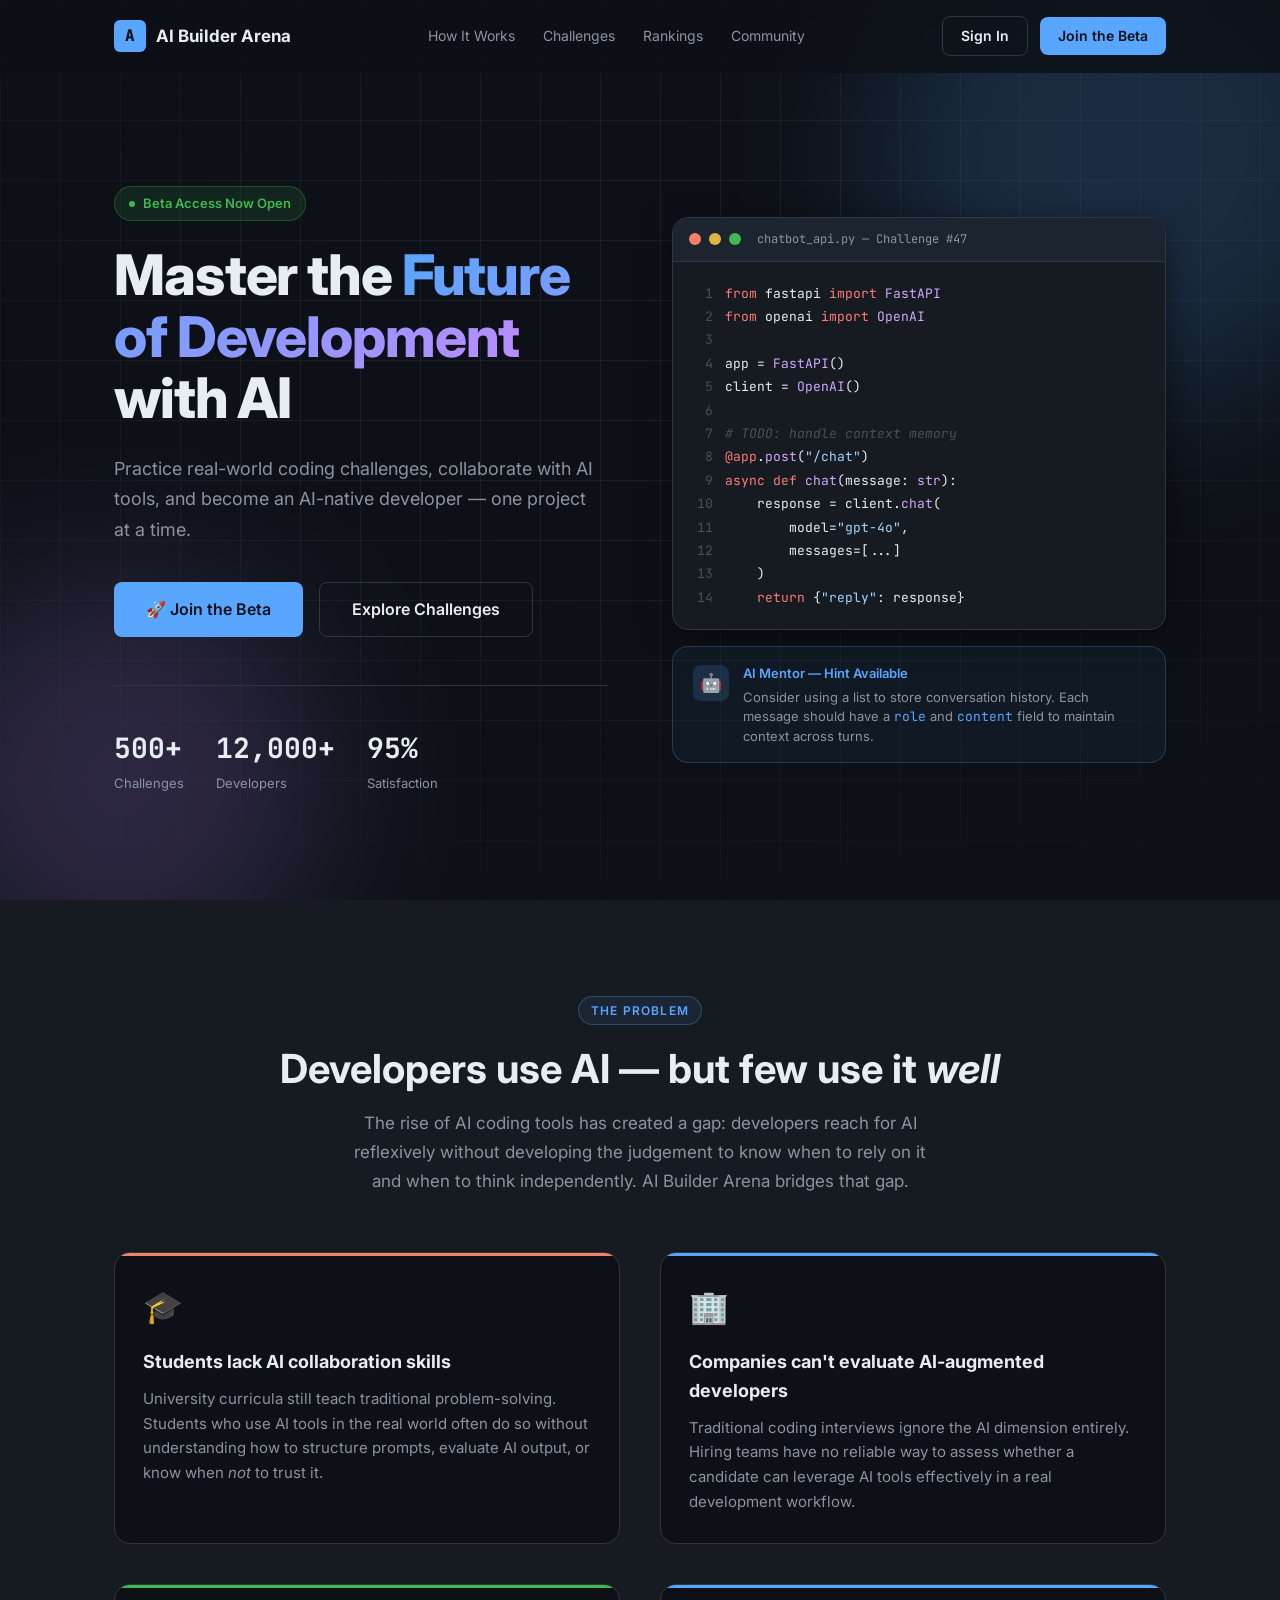
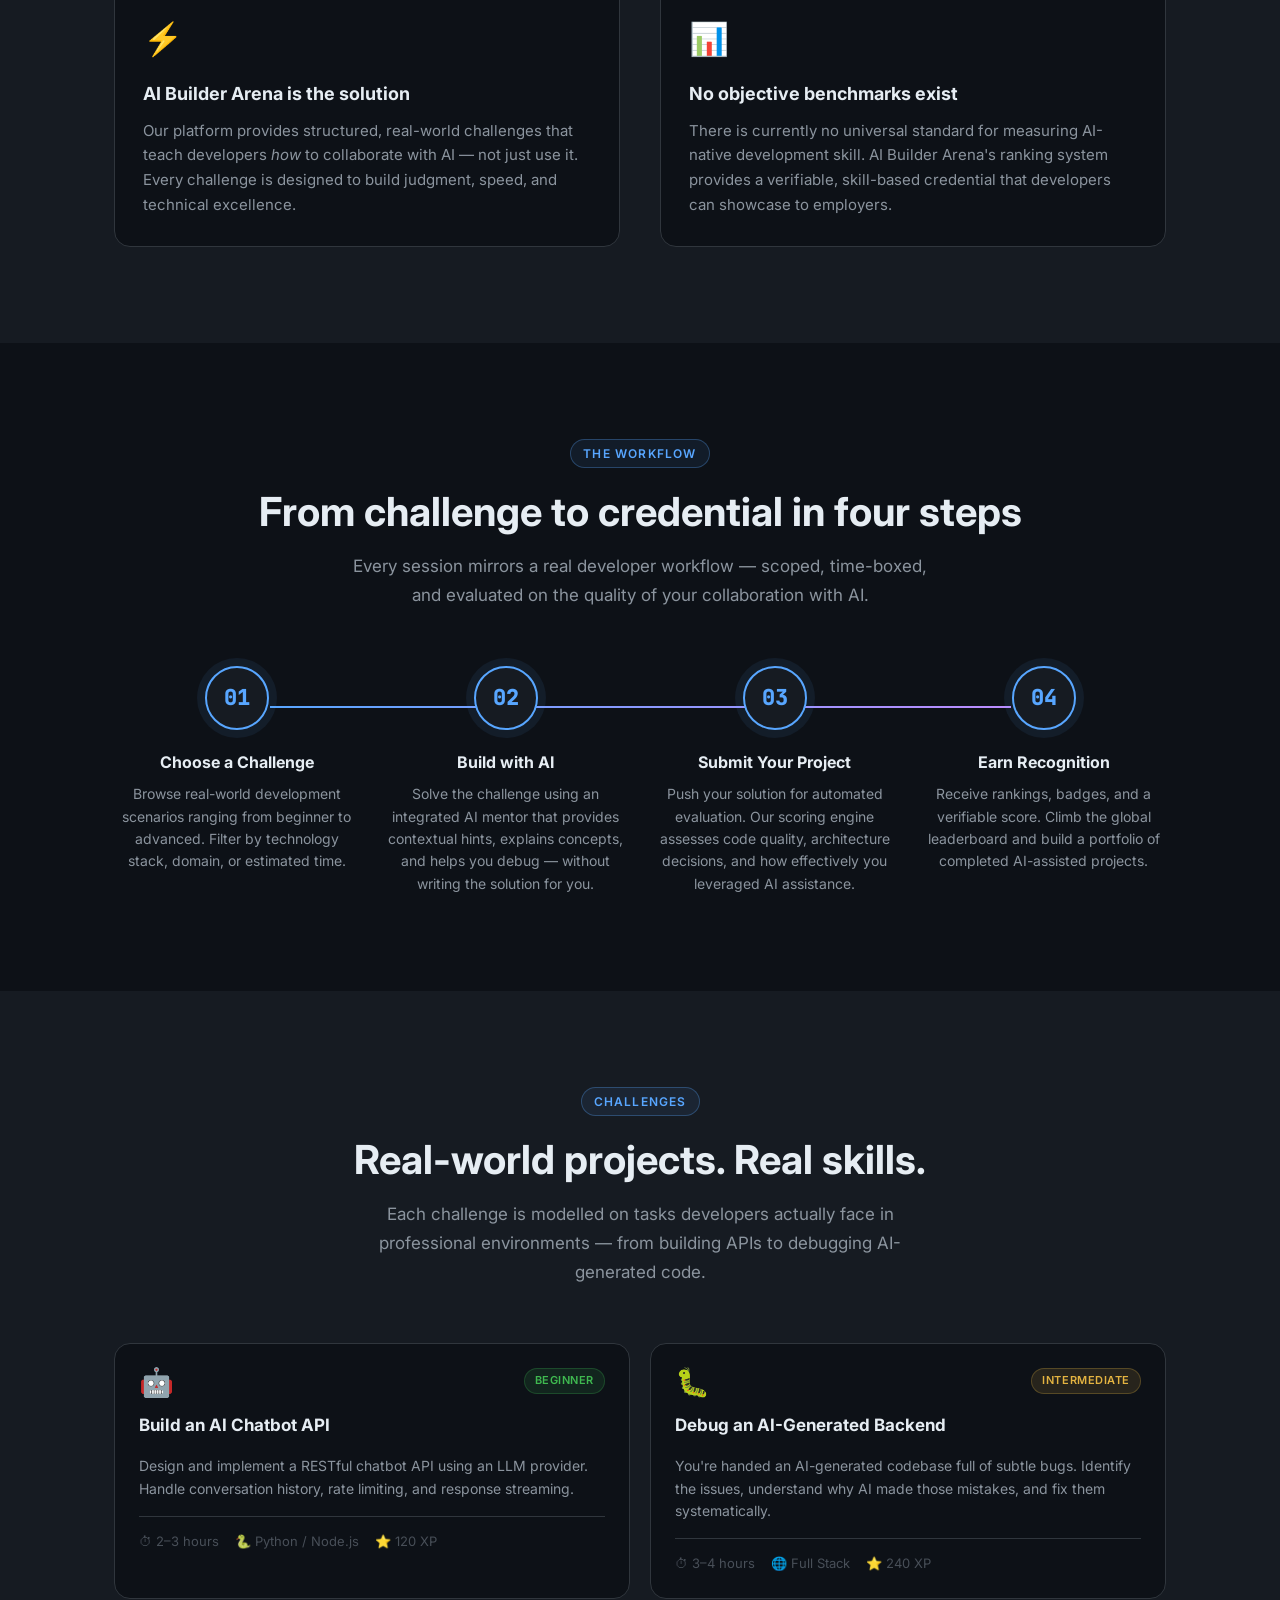
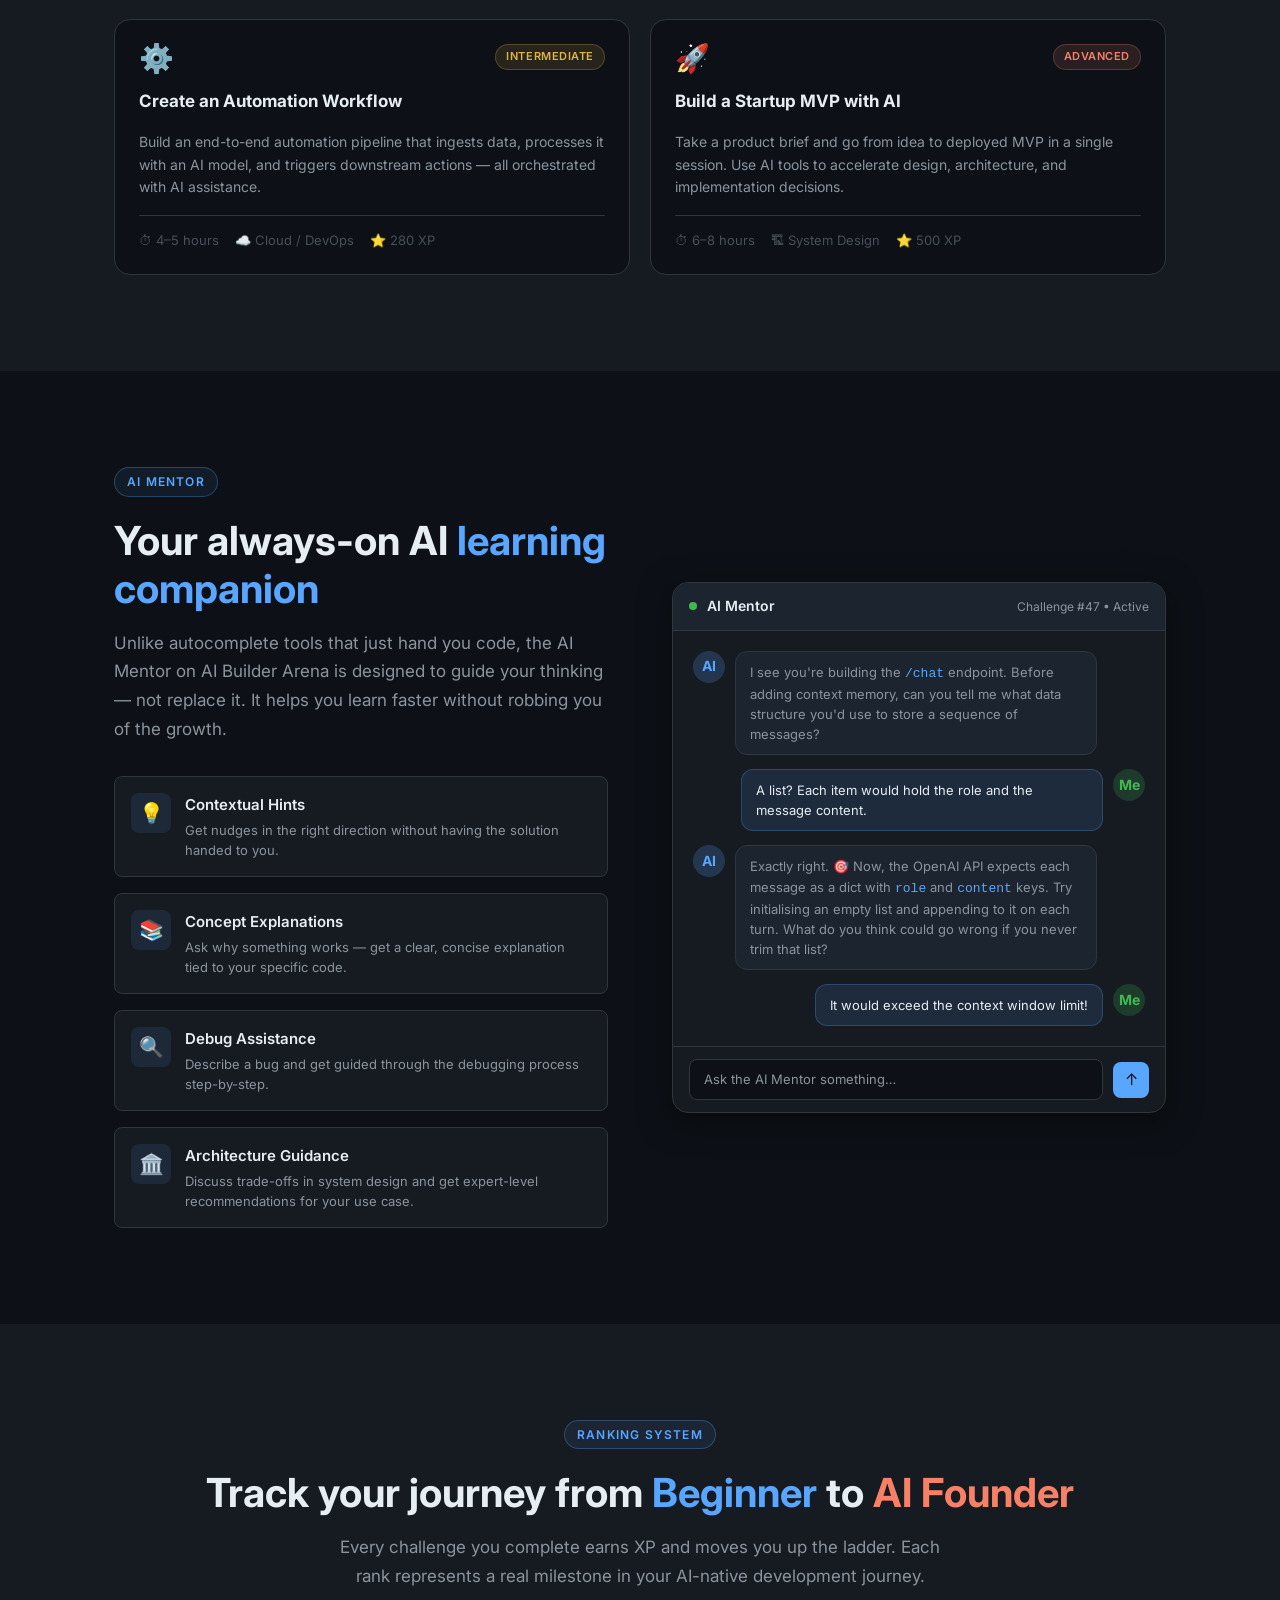
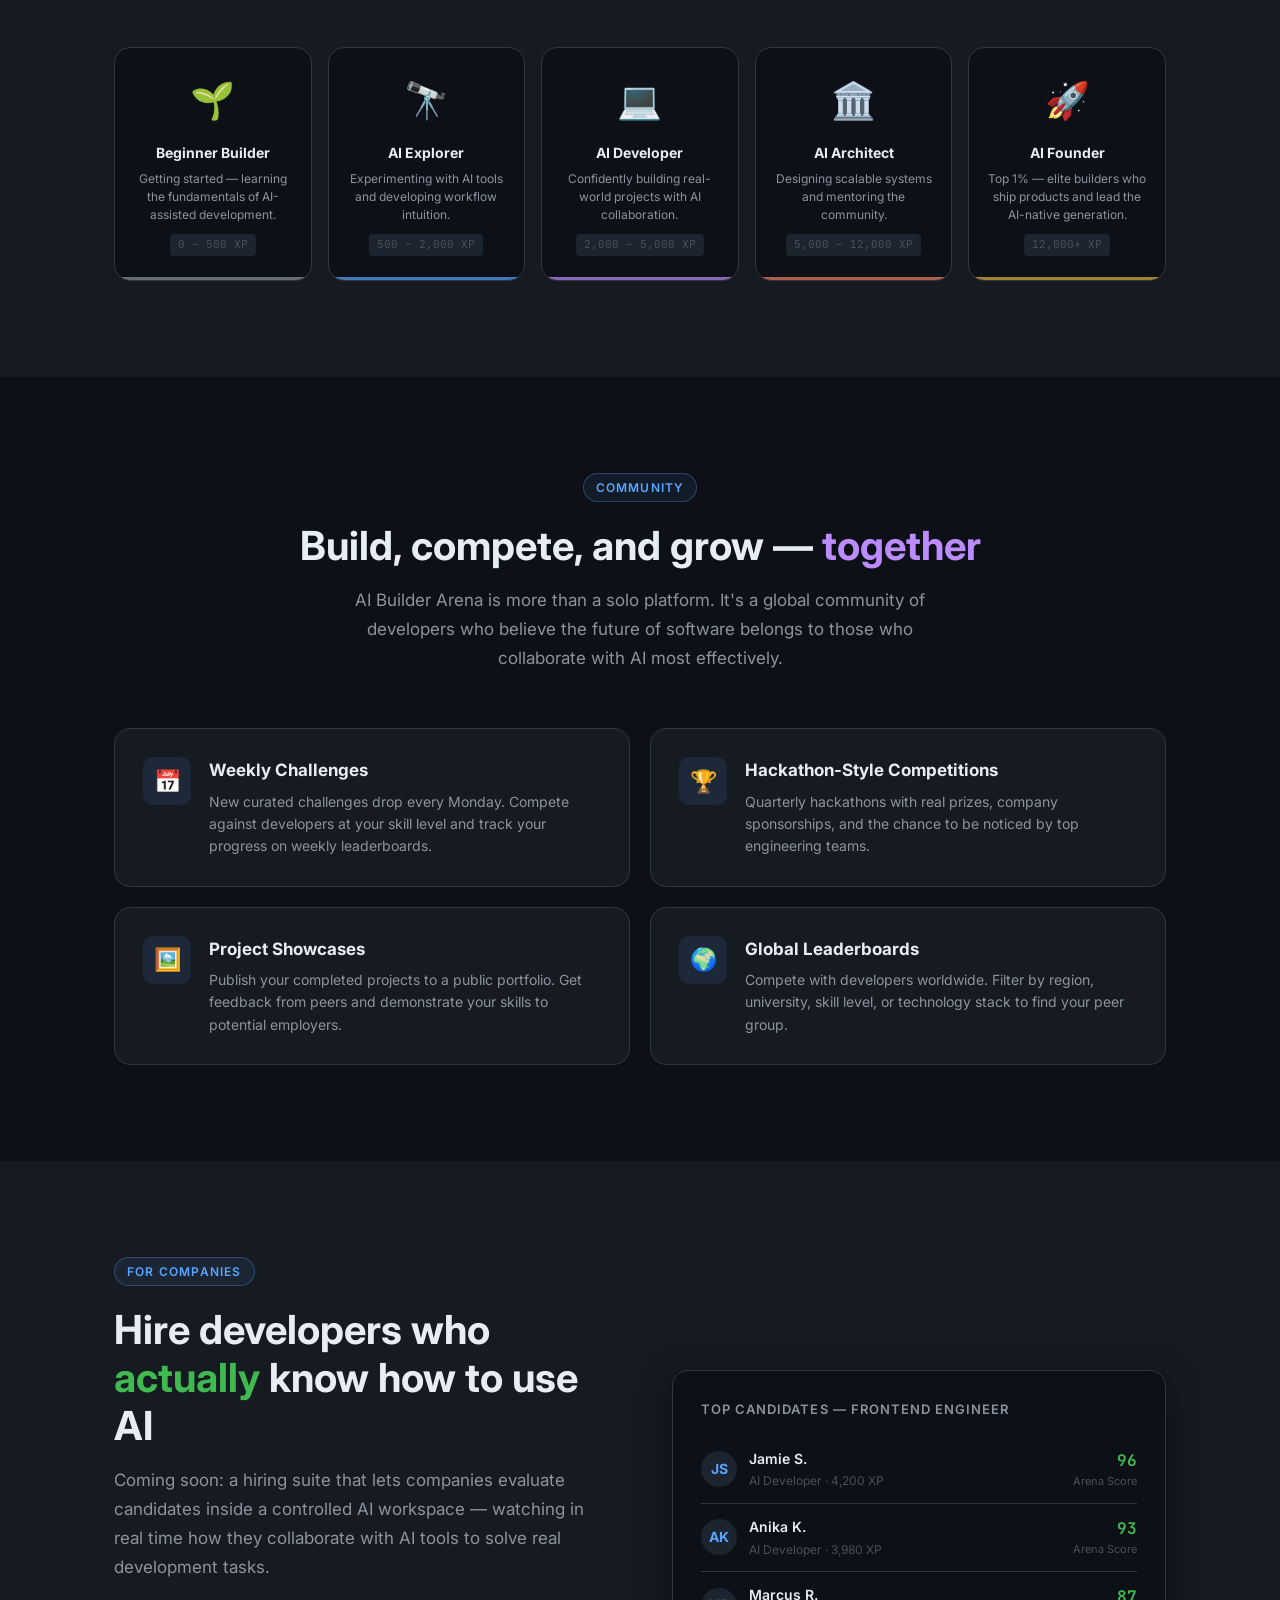
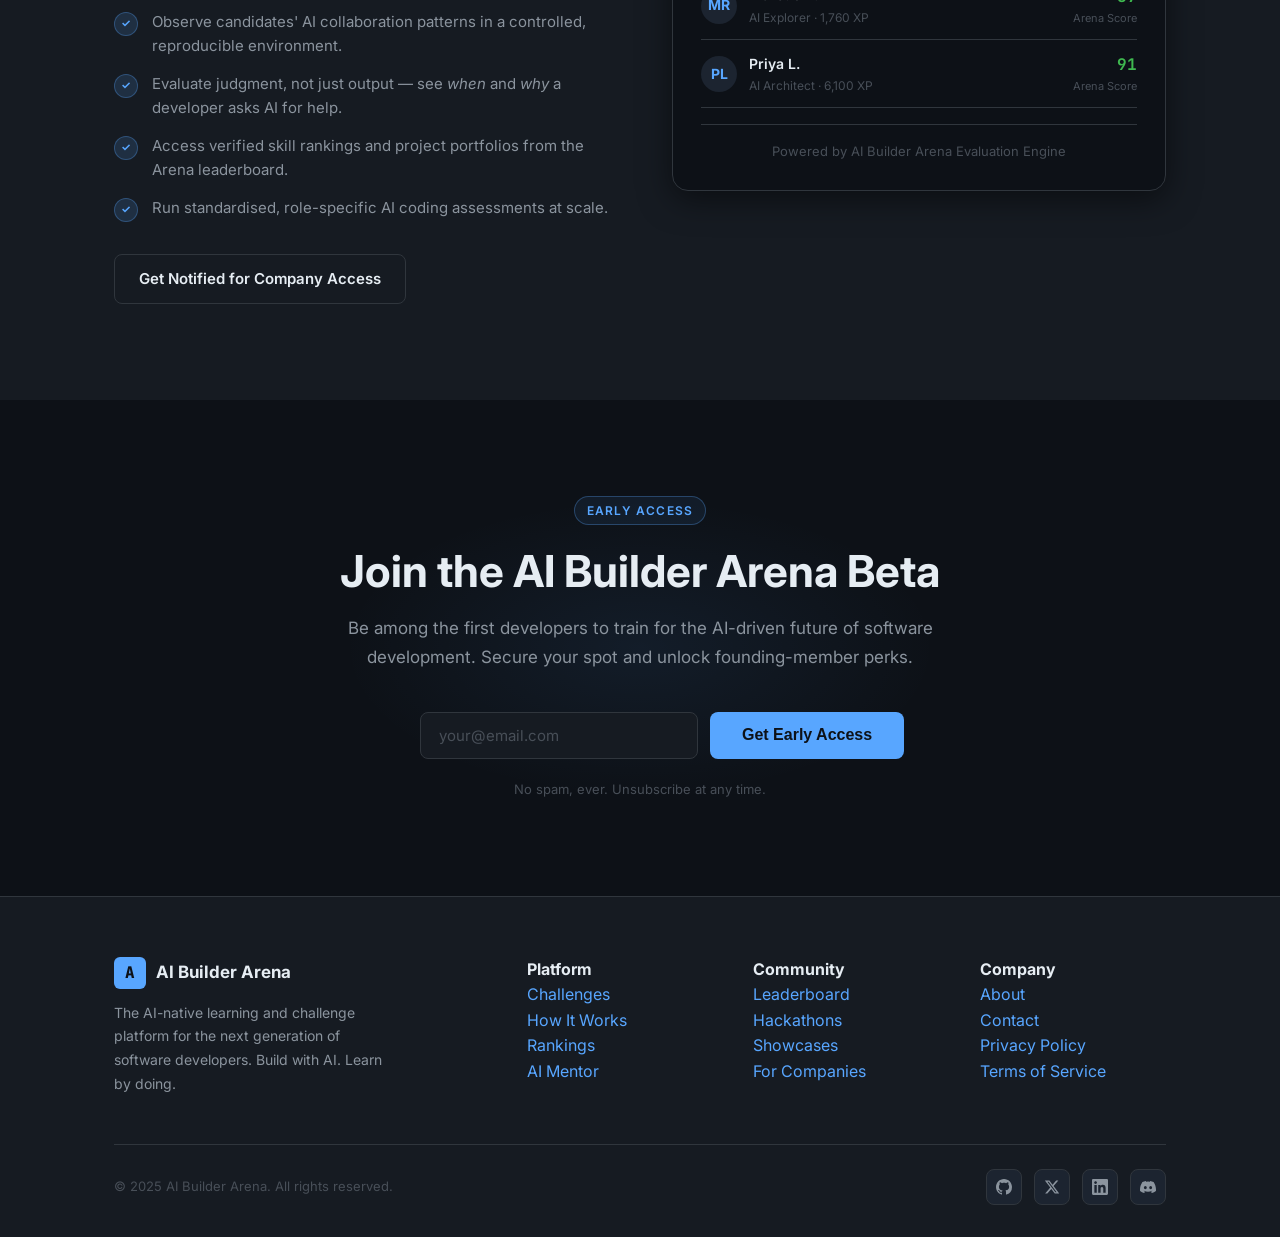
==== index.html @ 809a6f81 "Update Mailchimp waitlist integration: add name="EMAIL" and remove form submit handler Co-authored-b" ====
<!DOCTYPE html>
<html lang="en">
<head>
  <meta charset="UTF-8" />
  <meta name="viewport" content="width=device-width, initial-scale=1.0" />
  <title>AI Builder Arena — Master the Future of Development with AI</title>
  <meta name="description" content="AI Builder Arena is an AI-native learning and challenge platform where developers practice building real-world software projects with the help of AI tools." />

  <!-- Fonts -->
  <link rel="preconnect" href="https://fonts.googleapis.com" />
  <link rel="preconnect" href="https://fonts.gstatic.com" crossorigin />
  <link href="https://fonts.googleapis.com/css2?family=Inter:wght@400;500;600;700;800&family=JetBrains+Mono:wght@400;700&display=swap" rel="stylesheet" />

  <!-- Styles -->
  <link rel="stylesheet" href="styles.css" />

  <!-- Favicon (inline SVG data URI) -->
  <link rel="icon" href="data:image/svg+xml,<svg xmlns='http://www.w3.org/2000/svg' viewBox='0 0 32 32'><rect width='32' height='32' rx='6' fill='%2358a6ff'/><text x='16' y='23' font-size='18' font-weight='900' font-family='monospace' text-anchor='middle' fill='%230d1117'>A</text></svg>" />
</head>
<body>

<!-- ============================================================
     Navigation
     ============================================================ -->
<nav class="nav" id="nav" role="navigation" aria-label="Main navigation">
  <div class="container">
    <div class="nav-inner">
      <a href="#" class="nav-logo" aria-label="AI Builder Arena home">
        <div class="nav-logo-icon" aria-hidden="true">A</div>
        AI Builder Arena
      </a>

      <ul class="nav-links" role="list">
        <li><a href="#how-it-works">How It Works</a></li>
        <li><a href="#challenges">Challenges</a></li>
        <li><a href="#rankings">Rankings</a></li>
        <li><a href="#community">Community</a></li>
      </ul>

      <div class="nav-cta">
        <a href="#waitlist" class="btn btn-outline">Sign In</a>
        <a href="#waitlist" class="btn btn-primary">Join the Beta</a>
      </div>

      <button class="nav-hamburger" id="hamburger" aria-label="Toggle mobile menu" aria-expanded="false">
        <span></span>
        <span></span>
        <span></span>
      </button>
    </div>
  </div>
</nav>

<!-- Mobile nav overlay -->
<div class="mobile-nav" id="mobile-nav" role="dialog" aria-modal="true" aria-label="Mobile navigation">
  <a href="#how-it-works">How It Works</a>
  <a href="#challenges">Challenges</a>
  <a href="#rankings">Rankings</a>
  <a href="#community">Community</a>
  <a href="#waitlist" class="btn btn-primary btn-lg">Join the Beta</a>
</div>


<!-- ============================================================
     1. Hero
     ============================================================ -->
<section class="hero" id="home" aria-label="Hero">
  <div class="hero-grid" aria-hidden="true"></div>
  <div class="hero-glow hero-glow-1" aria-hidden="true"></div>
  <div class="hero-glow hero-glow-2" aria-hidden="true"></div>

  <div class="container">
    <div class="hero-inner">

      <!-- Copy -->
      <div class="hero-copy">
        <div class="hero-badge">Beta Access Now Open</div>

        <h1 class="hero-title">
          Master the <span class="highlight">Future of Development</span> with&nbsp;AI
        </h1>

        <p class="hero-sub">
          Practice real-world coding challenges, collaborate with AI tools,
          and become an AI-native developer — one project at a time.
        </p>

        <div class="hero-actions">
          <a href="#waitlist" class="btn btn-primary btn-lg">
            🚀 Join the Beta
          </a>
          <a href="#challenges" class="btn btn-outline btn-lg">
            Explore Challenges
          </a>
        </div>

        <div class="hero-stats">
          <div>
            <div class="hero-stat-value">
              <span data-target="500" data-suffix="+">0+</span>
            </div>
            <div class="hero-stat-label">Challenges</div>
          </div>
          <div>
            <div class="hero-stat-value">
              <span data-target="12000" data-suffix="+">0+</span>
            </div>
            <div class="hero-stat-label">Developers</div>
          </div>
          <div>
            <div class="hero-stat-value">
              <span data-target="95" data-suffix="%">0%</span>
            </div>
            <div class="hero-stat-label">Satisfaction</div>
          </div>
        </div>
      </div>

      <!-- Visual: code window + AI hint card -->
      <div class="hero-visual" aria-hidden="true">
        <div class="code-window">
          <div class="code-window-bar">
            <div class="code-window-dot"></div>
            <div class="code-window-dot"></div>
            <div class="code-window-dot"></div>
            <span class="code-window-title">chatbot_api.py — Challenge #47</span>
          </div>
          <div class="code-body">
            <div class="code-line"><span class="code-ln">1</span><span><span class="kw">from</span> <span class="var">fastapi</span> <span class="kw">import</span> <span class="fn">FastAPI</span></span></div>
            <div class="code-line"><span class="code-ln">2</span><span><span class="kw">from</span> <span class="var">openai</span> <span class="kw">import</span> <span class="fn">OpenAI</span></span></div>
            <div class="code-line"><span class="code-ln">3</span><span></span></div>
            <div class="code-line"><span class="code-ln">4</span><span><span class="var">app</span> = <span class="fn">FastAPI</span>()</span></div>
            <div class="code-line"><span class="code-ln">5</span><span><span class="var">client</span> = <span class="fn">OpenAI</span>()</span></div>
            <div class="code-line"><span class="code-ln">6</span><span></span></div>
            <div class="code-line"><span class="code-ln">7</span><span><span class="cm"># TODO: handle context memory</span></span></div>
            <div class="code-line"><span class="code-ln">8</span><span><span class="kw">@app</span>.<span class="fn">post</span>(<span class="str">"/chat"</span>)</span></div>
            <div class="code-line"><span class="code-ln">9</span><span><span class="kw">async def</span> <span class="fn">chat</span>(<span class="var">message</span>: <span class="fn">str</span>):</span></div>
            <div class="code-line"><span class="code-ln">10</span><span>&nbsp;&nbsp;&nbsp;&nbsp;<span class="var">response</span> = <span class="var">client</span>.<span class="fn">chat</span>(</span></div>
            <div class="code-line"><span class="code-ln">11</span><span>&nbsp;&nbsp;&nbsp;&nbsp;&nbsp;&nbsp;&nbsp;&nbsp;<span class="var">model</span>=<span class="str">"gpt-4o"</span>,</span></div>
            <div class="code-line"><span class="code-ln">12</span><span>&nbsp;&nbsp;&nbsp;&nbsp;&nbsp;&nbsp;&nbsp;&nbsp;<span class="var">messages</span>=[...]</span></div>
            <div class="code-line"><span class="code-ln">13</span><span>&nbsp;&nbsp;&nbsp;&nbsp;)</span></div>
            <div class="code-line"><span class="code-ln">14</span><span>&nbsp;&nbsp;&nbsp;&nbsp;<span class="kw">return</span> {<span class="str">"reply"</span>: <span class="var">response</span>}</span></div>
          </div>
        </div>

        <div class="ai-hint-card">
          <div class="ai-hint-icon">🤖</div>
          <div>
            <div class="ai-hint-title">AI Mentor — Hint Available</div>
            <div class="ai-hint-text">
              Consider using a list to store conversation history. Each message should have a <code style="color:var(--accent);font-family:var(--font-mono);">role</code> and <code style="color:var(--accent);font-family:var(--font-mono);">content</code> field to maintain context across turns.
            </div>
          </div>
        </div>
      </div>

    </div>
  </div>
</section>


<!-- ============================================================
     2. Problem Section
     ============================================================ -->
<section class="section problem" id="problem" aria-label="Problem">
  <div class="container">
    <div class="text-center fade-in">
      <div class="section-label">The Problem</div>
      <h2 class="section-title">Developers use AI — but few use it <em>well</em></h2>
      <p class="section-sub">
        The rise of AI coding tools has created a gap: developers reach for AI reflexively
        without developing the judgement to know when to rely on it and when to think
        independently. AI Builder Arena bridges that gap.
      </p>
    </div>

    <div class="problem-grid">
      <div class="problem-card red fade-in">
        <div class="problem-icon">🎓</div>
        <h3>Students lack AI collaboration skills</h3>
        <p>
          University curricula still teach traditional problem-solving. Students who use
          AI tools in the real world often do so without understanding how to structure
          prompts, evaluate AI output, or know when <em>not</em> to trust it.
        </p>
      </div>

      <div class="problem-card blue fade-in">
        <div class="problem-icon">🏢</div>
        <h3>Companies can't evaluate AI-augmented developers</h3>
        <p>
          Traditional coding interviews ignore the AI dimension entirely. Hiring teams
          have no reliable way to assess whether a candidate can leverage AI tools
          effectively in a real development workflow.
        </p>
      </div>

      <div class="problem-card green fade-in">
        <div class="problem-icon">⚡</div>
        <h3>AI Builder Arena is the solution</h3>
        <p>
          Our platform provides structured, real-world challenges that teach developers
          <em>how</em> to collaborate with AI — not just use it. Every challenge is
          designed to build judgment, speed, and technical excellence.
        </p>
      </div>

      <div class="problem-card blue fade-in">
        <div class="problem-icon">📊</div>
        <h3>No objective benchmarks exist</h3>
        <p>
          There is currently no universal standard for measuring AI-native development
          skill. AI Builder Arena's ranking system provides a verifiable, skill-based
          credential that developers can showcase to employers.
        </p>
      </div>
    </div>
  </div>
</section>


<!-- ============================================================
     3. How It Works
     ============================================================ -->
<section class="section how-it-works" id="how-it-works" aria-label="How it works">
  <div class="container">
    <div class="text-center fade-in">
      <div class="section-label">The Workflow</div>
      <h2 class="section-title">From challenge to credential in four steps</h2>
      <p class="section-sub">
        Every session mirrors a real developer workflow — scoped, time-boxed,
        and evaluated on the quality of your collaboration with AI.
      </p>
    </div>

    <div class="steps">
      <div class="step fade-in">
        <div class="step-num">01</div>
        <h3>Choose a Challenge</h3>
        <p>Browse real-world development scenarios ranging from beginner to advanced. Filter by technology stack, domain, or estimated time.</p>
      </div>

      <div class="step fade-in">
        <div class="step-num">02</div>
        <h3>Build with AI</h3>
        <p>Solve the challenge using an integrated AI mentor that provides contextual hints, explains concepts, and helps you debug — without writing the solution for you.</p>
      </div>

      <div class="step fade-in">
        <div class="step-num">03</div>
        <h3>Submit Your Project</h3>
        <p>Push your solution for automated evaluation. Our scoring engine assesses code quality, architecture decisions, and how effectively you leveraged AI assistance.</p>
      </div>

      <div class="step fade-in">
        <div class="step-num">04</div>
        <h3>Earn Recognition</h3>
        <p>Receive rankings, badges, and a verifiable score. Climb the global leaderboard and build a portfolio of completed AI-assisted projects.</p>
      </div>
    </div>
  </div>
</section>


<!-- ============================================================
     4. Example Challenges
     ============================================================ -->
<section class="section challenges" id="challenges" aria-label="Example challenges">
  <div class="container">
    <div class="text-center fade-in">
      <div class="section-label">Challenges</div>
      <h2 class="section-title">Real-world projects. Real skills.</h2>
      <p class="section-sub">
        Each challenge is modelled on tasks developers actually face in professional
        environments — from building APIs to debugging AI-generated code.
      </p>
    </div>

    <div class="challenges-grid">

      <article class="challenge-card fade-in">
        <div class="challenge-header">
          <div class="challenge-icon">🤖</div>
          <span class="challenge-badge badge-beginner">Beginner</span>
        </div>
        <div class="challenge-title">Build an AI Chatbot API</div>
        <div class="challenge-desc">
          Design and implement a RESTful chatbot API using an LLM provider.
          Handle conversation history, rate limiting, and response streaming.
        </div>
        <div class="challenge-meta">
          <span>⏱ 2–3 hours</span>
          <span>🐍 Python / Node.js</span>
          <span>⭐ 120 XP</span>
        </div>
      </article>

      <article class="challenge-card fade-in">
        <div class="challenge-header">
          <div class="challenge-icon">🐛</div>
          <span class="challenge-badge badge-intermediate">Intermediate</span>
        </div>
        <div class="challenge-title">Debug an AI-Generated Backend</div>
        <div class="challenge-desc">
          You're handed an AI-generated codebase full of subtle bugs.
          Identify the issues, understand why AI made those mistakes, and fix them systematically.
        </div>
        <div class="challenge-meta">
          <span>⏱ 3–4 hours</span>
          <span>🌐 Full Stack</span>
          <span>⭐ 240 XP</span>
        </div>
      </article>

      <article class="challenge-card fade-in">
        <div class="challenge-header">
          <div class="challenge-icon">⚙️</div>
          <span class="challenge-badge badge-intermediate">Intermediate</span>
        </div>
        <div class="challenge-title">Create an Automation Workflow</div>
        <div class="challenge-desc">
          Build an end-to-end automation pipeline that ingests data, processes it with
          an AI model, and triggers downstream actions — all orchestrated with AI assistance.
        </div>
        <div class="challenge-meta">
          <span>⏱ 4–5 hours</span>
          <span>☁️ Cloud / DevOps</span>
          <span>⭐ 280 XP</span>
        </div>
      </article>

      <article class="challenge-card fade-in">
        <div class="challenge-header">
          <div class="challenge-icon">🚀</div>
          <span class="challenge-badge badge-advanced">Advanced</span>
        </div>
        <div class="challenge-title">Build a Startup MVP with AI</div>
        <div class="challenge-desc">
          Take a product brief and go from idea to deployed MVP in a single session.
          Use AI tools to accelerate design, architecture, and implementation decisions.
        </div>
        <div class="challenge-meta">
          <span>⏱ 6–8 hours</span>
          <span>🏗 System Design</span>
          <span>⭐ 500 XP</span>
        </div>
      </article>

    </div>
  </div>
</section>


<!-- ============================================================
     5. AI Mentor Feature
     ============================================================ -->
<section class="section ai-mentor" id="ai-mentor" aria-label="AI Mentor feature">
  <div class="container">
    <div class="mentor-inner">

      <!-- Left: copy -->
      <div class="fade-in">
        <div class="section-label">AI Mentor</div>
        <h2 class="section-title">Your always-on AI <span class="accent">learning companion</span></h2>
        <p class="section-sub">
          Unlike autocomplete tools that just hand you code, the AI Mentor on
          AI Builder Arena is designed to guide your thinking — not replace it.
          It helps you learn faster without robbing you of the growth.
        </p>

        <div class="mentor-features">
          <div class="mentor-feature">
            <div class="mentor-feature-icon">💡</div>
            <div>
              <div class="mentor-feature-title">Contextual Hints</div>
              <div class="mentor-feature-text">Get nudges in the right direction without having the solution handed to you.</div>
            </div>
          </div>

          <div class="mentor-feature">
            <div class="mentor-feature-icon">📚</div>
            <div>
              <div class="mentor-feature-title">Concept Explanations</div>
              <div class="mentor-feature-text">Ask why something works — get a clear, concise explanation tied to your specific code.</div>
            </div>
          </div>

          <div class="mentor-feature">
            <div class="mentor-feature-icon">🔍</div>
            <div>
              <div class="mentor-feature-title">Debug Assistance</div>
              <div class="mentor-feature-text">Describe a bug and get guided through the debugging process step-by-step.</div>
            </div>
          </div>

          <div class="mentor-feature">
            <div class="mentor-feature-icon">🏛️</div>
            <div>
              <div class="mentor-feature-title">Architecture Guidance</div>
              <div class="mentor-feature-text">Discuss trade-offs in system design and get expert-level recommendations for your use case.</div>
            </div>
          </div>
        </div>
      </div>

      <!-- Right: chat mockup -->
      <div class="mentor-chat fade-in">
        <div class="chat-bar">
          <div class="chat-bar-indicator" aria-hidden="true"></div>
          <div class="chat-bar-title">AI Mentor</div>
          <div class="chat-bar-sub">Challenge #47 • Active</div>
        </div>

        <div class="chat-messages" aria-label="Sample AI Mentor conversation">
          <div class="chat-msg">
            <div class="chat-avatar ai" aria-hidden="true">AI</div>
            <div class="chat-bubble ai">
              I see you're building the <code style="color:var(--accent)">/chat</code> endpoint. Before adding context memory, can you tell me what data structure you'd use to store a sequence of messages?
            </div>
          </div>

          <div class="chat-msg user">
            <div class="chat-avatar user" aria-hidden="true">Me</div>
            <div class="chat-bubble user">
              A list? Each item would hold the role and the message content.
            </div>
          </div>

          <div class="chat-msg">
            <div class="chat-avatar ai" aria-hidden="true">AI</div>
            <div class="chat-bubble ai">
              Exactly right. 🎯 Now, the OpenAI API expects each message as a dict with <code style="color:var(--accent)">role</code> and <code style="color:var(--accent)">content</code> keys. Try initialising an empty list and appending to it on each turn. What do you think could go wrong if you never trim that list?
            </div>
          </div>

          <div class="chat-msg user">
            <div class="chat-avatar user" aria-hidden="true">Me</div>
            <div class="chat-bubble user">
              It would exceed the context window limit!
            </div>
          </div>
        </div>

        <div class="chat-input-row" aria-label="Chat input">
          <div class="chat-input-field" role="textbox" aria-label="Type a message">Ask the AI Mentor something…</div>
          <div class="chat-input-send" aria-hidden="true">↑</div>
        </div>
      </div>

    </div>
  </div>
</section>


<!-- ============================================================
     6. Builder Ranking System
     ============================================================ -->
<section class="section rankings" id="rankings" aria-label="Builder ranking system">
  <div class="container">
    <div class="text-center fade-in">
      <div class="section-label">Ranking System</div>
      <h2 class="section-title">Track your journey from <span class="accent">Beginner</span> to <span class="accent-orange">AI Founder</span></h2>
      <p class="section-sub">
        Every challenge you complete earns XP and moves you up the ladder.
        Each rank represents a real milestone in your AI-native development journey.
      </p>
    </div>

    <div class="ranks-grid">

      <div class="rank-card r1 fade-in">
        <div class="rank-emoji">🌱</div>
        <div class="rank-name">Beginner Builder</div>
        <div class="rank-desc">Getting started — learning the fundamentals of AI-assisted development.</div>
        <span class="rank-xp">0 – 500 XP</span>
      </div>

      <div class="rank-card r2 fade-in">
        <div class="rank-emoji">🔭</div>
        <div class="rank-name">AI Explorer</div>
        <div class="rank-desc">Experimenting with AI tools and developing workflow intuition.</div>
        <span class="rank-xp">500 – 2,000 XP</span>
      </div>

      <div class="rank-card r3 fade-in">
        <div class="rank-emoji">💻</div>
        <div class="rank-name">AI Developer</div>
        <div class="rank-desc">Confidently building real-world projects with AI collaboration.</div>
        <span class="rank-xp">2,000 – 5,000 XP</span>
      </div>

      <div class="rank-card r4 fade-in">
        <div class="rank-emoji">🏛️</div>
        <div class="rank-name">AI Architect</div>
        <div class="rank-desc">Designing scalable systems and mentoring the community.</div>
        <span class="rank-xp">5,000 – 12,000 XP</span>
      </div>

      <div class="rank-card r5 fade-in">
        <div class="rank-emoji">🚀</div>
        <div class="rank-name">AI Founder</div>
        <div class="rank-desc">Top 1% — elite builders who ship products and lead the AI-native generation.</div>
        <span class="rank-xp">12,000+ XP</span>
      </div>

    </div>
  </div>
</section>


<!-- ============================================================
     7. Community
     ============================================================ -->
<section class="section community" id="community" aria-label="Community">
  <div class="container">
    <div class="text-center fade-in">
      <div class="section-label">Community</div>
      <h2 class="section-title">Build, compete, and grow — <span class="accent-purple">together</span></h2>
      <p class="section-sub">
        AI Builder Arena is more than a solo platform. It's a global community of
        developers who believe the future of software belongs to those who collaborate
        with AI most effectively.
      </p>
    </div>

    <div class="community-grid">

      <div class="community-card fade-in">
        <div class="community-icon">📅</div>
        <div>
          <h3>Weekly Challenges</h3>
          <p>New curated challenges drop every Monday. Compete against developers at your skill level and track your progress on weekly leaderboards.</p>
        </div>
      </div>

      <div class="community-card fade-in">
        <div class="community-icon">🏆</div>
        <div>
          <h3>Hackathon-Style Competitions</h3>
          <p>Quarterly hackathons with real prizes, company sponsorships, and the chance to be noticed by top engineering teams.</p>
        </div>
      </div>

      <div class="community-card fade-in">
        <div class="community-icon">🖼️</div>
        <div>
          <h3>Project Showcases</h3>
          <p>Publish your completed projects to a public portfolio. Get feedback from peers and demonstrate your skills to potential employers.</p>
        </div>
      </div>

      <div class="community-card fade-in">
        <div class="community-icon">🌍</div>
        <div>
          <h3>Global Leaderboards</h3>
          <p>Compete with developers worldwide. Filter by region, university, skill level, or technology stack to find your peer group.</p>
        </div>
      </div>

    </div>
  </div>
</section>


<!-- ============================================================
     8. Future Hiring Opportunities
     ============================================================ -->
<section class="section hiring" id="hiring" aria-label="Hiring opportunities">
  <div class="container">
    <div class="hiring-inner">

      <div class="fade-in">
        <div class="section-label">For Companies</div>
        <h2 class="section-title">Hire developers who <span class="accent-green">actually</span> know how to use AI</h2>
        <p class="section-sub">
          Coming soon: a hiring suite that lets companies evaluate candidates inside a
          controlled AI workspace — watching in real time how they collaborate with AI
          tools to solve real development tasks.
        </p>

        <div class="hiring-points">
          <div class="hiring-point">
            <div class="hiring-point-bullet">✓</div>
            <p>Observe candidates' AI collaboration patterns in a controlled, reproducible environment.</p>
          </div>
          <div class="hiring-point">
            <div class="hiring-point-bullet">✓</div>
            <p>Evaluate judgment, not just output — see <em>when</em> and <em>why</em> a developer asks AI for help.</p>
          </div>
          <div class="hiring-point">
            <div class="hiring-point-bullet">✓</div>
            <p>Access verified skill rankings and project portfolios from the Arena leaderboard.</p>
          </div>
          <div class="hiring-point">
            <div class="hiring-point-bullet">✓</div>
            <p>Run standardised, role-specific AI coding assessments at scale.</p>
          </div>
        </div>

        <div style="margin-top: 32px;">
          <a href="#waitlist" class="btn btn-outline">Get Notified for Company Access</a>
        </div>
      </div>

      <!-- Candidate leaderboard mockup -->
      <div class="hiring-visual fade-in">
        <div class="hiring-visual-title">Top Candidates — Frontend Engineer</div>

        <div class="candidate-row">
          <div class="candidate-avatar">JS</div>
          <div>
            <div class="candidate-name">Jamie S.</div>
            <div class="candidate-role">AI Developer · 4,200 XP</div>
          </div>
          <div class="candidate-score">
            <div class="candidate-score-val">96</div>
            <div class="candidate-score-label">Arena Score</div>
          </div>
        </div>

        <div class="candidate-row">
          <div class="candidate-avatar">AK</div>
          <div>
            <div class="candidate-name">Anika K.</div>
            <div class="candidate-role">AI Developer · 3,980 XP</div>
          </div>
          <div class="candidate-score">
            <div class="candidate-score-val">93</div>
            <div class="candidate-score-label">Arena Score</div>
          </div>
        </div>

        <div class="candidate-row">
          <div class="candidate-avatar">MR</div>
          <div>
            <div class="candidate-name">Marcus R.</div>
            <div class="candidate-role">AI Explorer · 1,760 XP</div>
          </div>
          <div class="candidate-score">
            <div class="candidate-score-val">87</div>
            <div class="candidate-score-label">Arena Score</div>
          </div>
        </div>

        <div class="candidate-row">
          <div class="candidate-avatar">PL</div>
          <div>
            <div class="candidate-name">Priya L.</div>
            <div class="candidate-role">AI Architect · 6,100 XP</div>
          </div>
          <div class="candidate-score">
            <div class="candidate-score-val">91</div>
            <div class="candidate-score-label">Arena Score</div>
          </div>
        </div>

        <div style="margin-top: 16px; padding-top: 16px; border-top: 1px solid var(--border); font-size: 13px; color: var(--text-muted); text-align: center;">
          Powered by AI Builder Arena Evaluation Engine
        </div>
      </div>

    </div>
  </div>
</section>


<!-- ============================================================
     9. Waitlist
     ============================================================ -->
<section class="section waitlist" id="waitlist" aria-label="Join the waitlist">
  <div class="waitlist-glow" aria-hidden="true"></div>
  <div class="container">
    <div class="waitlist-box">
      <div class="section-label fade-in">Early Access</div>
      <h2 class="section-title fade-in">Join the AI Builder Arena Beta</h2>
      <p class="section-sub fade-in">
        Be among the first developers to train for the AI-driven future of software
        development. Secure your spot and unlock founding-member perks.
      </p>

      <form
  action="https://gmail.us18.list-manage.com/subscribe/post?u=b5f253b92d1f0813029722b87&id=b3de575d33"
  method="post"
  target="_blank"
  class="waitlist-form fade-in"
>
        <input
          type="email"
          name="EMAIL"
          class="waitlist-input"
          placeholder="your@email.com"
          required
          autocomplete="email"
          aria-label="Email address"
        />
        <button type="submit" class="btn btn-primary btn-lg">
          Get Early Access
        </button>
      </form>

      <div class="waitlist-success" id="waitlist-success" role="status" aria-live="polite">
        🎉 You're on the list! We'll be in touch soon.
      </div>

      <p class="waitlist-note fade-in">No spam, ever. Unsubscribe at any time.</p>
    </div>
  </div>
</section>


<!-- ============================================================
     10. Footer
     ============================================================ -->
<footer class="footer" id="footer" aria-label="Site footer">
  <div class="container">
    <div class="footer-grid">

      <div class="footer-brand">
        <a href="#" class="nav-logo" aria-label="AI Builder Arena home">
          <div class="nav-logo-icon" aria-hidden="true">A</div>
          AI Builder Arena
        </a>
        <p>
          The AI-native learning and challenge platform for the next generation
          of software developers. Build with AI. Learn by doing.
        </p>
      </div>

      <nav aria-label="Platform links">
        <h4>Platform</h4>
        <ul role="list">
          <li><a href="#challenges">Challenges</a></li>
          <li><a href="#how-it-works">How It Works</a></li>
          <li><a href="#rankings">Rankings</a></li>
          <li><a href="#ai-mentor">AI Mentor</a></li>
        </ul>
      </nav>

      <nav aria-label="Community links">
        <h4>Community</h4>
        <ul role="list">
          <li><a href="#community">Leaderboard</a></li>
          <li><a href="#community">Hackathons</a></li>
          <li><a href="#community">Showcases</a></li>
          <li><a href="#hiring">For Companies</a></li>
        </ul>
      </nav>

      <nav aria-label="Company links">
        <h4>Company</h4>
        <ul role="list">
          <li><a href="#problem">About</a></li>
          <li><a href="#waitlist">Contact</a></li>
          <li><a href="#waitlist">Privacy Policy</a></li>
          <li><a href="#waitlist">Terms of Service</a></li>
        </ul>
      </nav>

    </div>

    <div class="footer-bottom">
      <p class="footer-bottom-text">
        © 2025 AI Builder Arena. All rights reserved.
      </p>

      <div class="social-links" aria-label="Social media links">
        <!-- GitHub -->
        <a href="#" class="social-link" aria-label="GitHub">
          <svg width="16" height="16" viewBox="0 0 16 16" fill="currentColor" aria-hidden="true">
            <path d="M8 0C3.58 0 0 3.58 0 8c0 3.54 2.29 6.53 5.47 7.59.4.07.55-.17.55-.38 0-.19-.01-.82-.01-1.49-2.01.37-2.53-.49-2.69-.94-.09-.23-.48-.94-.82-1.13-.28-.15-.68-.52-.01-.53.63-.01 1.08.58 1.23.82.72 1.21 1.87.87 2.33.66.07-.52.28-.87.51-1.07-1.78-.2-3.64-.89-3.64-3.95 0-.87.31-1.59.82-2.15-.08-.2-.36-1.02.08-2.12 0 0 .67-.21 2.2.82.64-.18 1.32-.27 2-.27.68 0 1.36.09 2 .27 1.53-1.04 2.2-.82 2.2-.82.44 1.1.16 1.92.08 2.12.51.56.82 1.27.82 2.15 0 3.07-1.87 3.75-3.65 3.95.29.25.54.73.54 1.48 0 1.07-.01 1.93-.01 2.2 0 .21.15.46.55.38A8.013 8.013 0 0016 8c0-4.42-3.58-8-8-8z"/>
          </svg>
        </a>
        <!-- Twitter/X -->
        <a href="#" class="social-link" aria-label="Twitter / X">
          <svg width="16" height="16" viewBox="0 0 24 24" fill="currentColor" aria-hidden="true">
            <path d="M18.244 2.25h3.308l-7.227 8.26 8.502 11.24H16.17l-5.214-6.817L4.99 21.75H1.68l7.73-8.835L1.254 2.25H8.08l4.713 6.231zm-1.161 17.52h1.833L7.084 4.126H5.117z"/>
          </svg>
        </a>
        <!-- LinkedIn -->
        <a href="#" class="social-link" aria-label="LinkedIn">
          <svg width="16" height="16" viewBox="0 0 24 24" fill="currentColor" aria-hidden="true">
            <path d="M20.447 20.452h-3.554v-5.569c0-1.328-.027-3.037-1.852-3.037-1.853 0-2.136 1.445-2.136 2.939v5.667H9.351V9h3.414v1.561h.046c.477-.9 1.637-1.85 3.37-1.85 3.601 0 4.267 2.37 4.267 5.455v6.286zM5.337 7.433c-1.144 0-2.063-.926-2.063-2.065 0-1.138.92-2.063 2.063-2.063 1.14 0 2.064.925 2.064 2.063 0 1.139-.925 2.065-2.064 2.065zm1.782 13.019H3.555V9h3.564v11.452zM22.225 0H1.771C.792 0 0 .774 0 1.729v20.542C0 23.227.792 24 1.771 24h20.451C23.2 24 24 23.227 24 22.271V1.729C24 .774 23.2 0 22.222 0h.003z"/>
          </svg>
        </a>
        <!-- Discord -->
        <a href="#" class="social-link" aria-label="Discord">
          <svg width="16" height="16" viewBox="0 0 24 24" fill="currentColor" aria-hidden="true">
            <path d="M20.317 4.37a19.791 19.791 0 0 0-4.885-1.515.074.074 0 0 0-.079.037c-.21.375-.444.864-.608 1.25a18.27 18.27 0 0 0-5.487 0 12.64 12.64 0 0 0-.617-1.25.077.077 0 0 0-.079-.037A19.736 19.736 0 0 0 3.677 4.37a.07.07 0 0 0-.032.027C.533 9.046-.32 13.58.099 18.057.1 18.08.114 18.1.133 18.114a19.9 19.9 0 0 0 5.993 3.03.078.078 0 0 0 .084-.028c.462-.63.874-1.295 1.226-1.994a.076.076 0 0 0-.041-.106 13.107 13.107 0 0 1-1.872-.892.077.077 0 0 1-.008-.128 10.2 10.2 0 0 0 .372-.292.074.074 0 0 1 .077-.01c3.928 1.793 8.18 1.793 12.062 0a.074.074 0 0 1 .078.01c.12.098.246.198.373.292a.077.077 0 0 1-.006.127 12.299 12.299 0 0 1-1.873.892.077.077 0 0 0-.041.107c.36.698.772 1.362 1.225 1.993a.076.076 0 0 0 .084.028 19.839 19.839 0 0 0 6.002-3.03.077.077 0 0 0 .032-.054c.5-5.177-.838-9.674-3.549-13.66a.061.061 0 0 0-.031-.03zM8.02 15.33c-1.183 0-2.157-1.085-2.157-2.419 0-1.333.956-2.419 2.157-2.419 1.21 0 2.176 1.096 2.157 2.42 0 1.333-.956 2.418-2.157 2.418zm7.975 0c-1.183 0-2.157-1.085-2.157-2.419 0-1.333.955-2.419 2.157-2.419 1.21 0 2.176 1.096 2.157 2.42 0 1.333-.946 2.418-2.157 2.418z"/>
          </svg>
        </a>
      </div>
    </div>
  </div>
</footer>

<!-- Scripts -->
<script src="script.js"></script>
</body>
</html>
---- styles.css ----
/* ============================================================
   AI Builder Arena — Landing Page Styles
   Dark, modern developer / tech-startup aesthetic
   ============================================================ */

/* ---------- CSS Custom Properties ---------- */
:root {
  --bg-primary:   #0d1117;
  --bg-secondary: #161b22;
  --bg-card:      #1c2430;
  --border:       #30363d;
  --accent:       #58a6ff;
  --accent-green: #3fb950;
  --accent-purple:#bc8cff;
  --accent-orange:#f78166;
  --text-primary: #e6edf3;
  --text-secondary:#8b949e;
  --text-muted:   #484f58;
  --gradient-hero: linear-gradient(135deg, #0d1117 0%, #161b22 50%, #0d1117 100%);
  --font-mono:    'JetBrains Mono', 'Fira Code', 'Courier New', monospace;
  --font-sans:    'Inter', -apple-system, BlinkMacSystemFont, 'Segoe UI', sans-serif;
  --radius:       8px;
  --radius-lg:    16px;
  --transition:   0.2s ease;
  --shadow:       0 1px 3px rgba(0,0,0,0.4), 0 4px 16px rgba(0,0,0,0.3);
  --shadow-lg:    0 8px 32px rgba(0,0,0,0.5);
}

/* ---------- Reset & Base ---------- */
*, *::before, *::after { box-sizing: border-box; margin: 0; padding: 0; }

html { scroll-behavior: smooth; }

body {
  font-family: var(--font-sans);
  background: var(--bg-primary);
  color: var(--text-primary);
  line-height: 1.6;
  overflow-x: hidden;
}

img { max-width: 100%; display: block; }

a { color: var(--accent); text-decoration: none; transition: color var(--transition); }
a:hover { color: #79c0ff; }

ul { list-style: none; }

/* ---------- Utility ---------- */
.container {
  max-width: 1100px;
  margin: 0 auto;
  padding: 0 24px;
}

.section {
  padding: 96px 0;
}

.section-label {
  display: inline-block;
  font-size: 12px;
  font-weight: 600;
  letter-spacing: 0.1em;
  text-transform: uppercase;
  color: var(--accent);
  border: 1px solid rgba(88, 166, 255, 0.3);
  background: rgba(88, 166, 255, 0.08);
  padding: 4px 12px;
  border-radius: 20px;
  margin-bottom: 20px;
}

.section-title {
  font-size: clamp(28px, 4vw, 40px);
  font-weight: 700;
  line-height: 1.2;
  color: var(--text-primary);
  margin-bottom: 16px;
}

.section-sub {
  font-size: 17px;
  color: var(--text-secondary);
  max-width: 600px;
  line-height: 1.7;
}

.text-center { text-align: center; }
.text-center .section-sub { margin: 0 auto; }

/* Accent colours */
.accent       { color: var(--accent); }
.accent-green { color: var(--accent-green); }
.accent-purple{ color: var(--accent-purple); }
.accent-orange{ color: var(--accent-orange); }

/* ---------- Buttons ---------- */
.btn {
  display: inline-flex;
  align-items: center;
  gap: 8px;
  padding: 12px 24px;
  border-radius: var(--radius);
  font-size: 15px;
  font-weight: 600;
  cursor: pointer;
  transition: all var(--transition);
  border: none;
  white-space: nowrap;
}

.btn-primary {
  background: var(--accent);
  color: #0d1117;
}
.btn-primary:hover {
  background: #79c0ff;
  color: #0d1117;
  transform: translateY(-1px);
  box-shadow: 0 4px 20px rgba(88, 166, 255, 0.35);
}

.btn-outline {
  background: transparent;
  color: var(--text-primary);
  border: 1px solid var(--border);
}
.btn-outline:hover {
  background: var(--bg-card);
  border-color: var(--accent);
  color: var(--accent);
  transform: translateY(-1px);
}

.btn-lg { padding: 14px 32px; font-size: 16px; }

/* ---------- Nav ---------- */
.nav {
  position: fixed;
  top: 0;
  left: 0;
  right: 0;
  z-index: 100;
  padding: 16px 0;
  background: rgba(13, 17, 23, 0.85);
  backdrop-filter: blur(12px);
  -webkit-backdrop-filter: blur(12px);
  border-bottom: 1px solid transparent;
  transition: border-color var(--transition), background var(--transition);
}

.nav.scrolled {
  border-bottom-color: var(--border);
  background: rgba(13, 17, 23, 0.95);
}

.nav-inner {
  display: flex;
  align-items: center;
  justify-content: space-between;
  gap: 24px;
}

.nav-logo {
  display: flex;
  align-items: center;
  gap: 10px;
  font-weight: 700;
  font-size: 17px;
  color: var(--text-primary);
}

.nav-logo-icon {
  width: 32px;
  height: 32px;
  background: var(--accent);
  border-radius: 6px;
  display: flex;
  align-items: center;
  justify-content: center;
  color: #0d1117;
  font-size: 16px;
  font-weight: 900;
  font-family: var(--font-mono);
}

.nav-links {
  display: flex;
  align-items: center;
  gap: 28px;
}

.nav-links a {
  font-size: 14px;
  color: var(--text-secondary);
  transition: color var(--transition);
}

.nav-links a:hover { color: var(--text-primary); }

.nav-cta { display: flex; gap: 12px; align-items: center; }

.nav-cta .btn { padding: 8px 18px; font-size: 14px; }

/* Hamburger — mobile only */
.nav-hamburger {
  display: none;
  flex-direction: column;
  gap: 5px;
  background: none;
  border: none;
  cursor: pointer;
  padding: 4px;
}
.nav-hamburger span {
  display: block;
  width: 24px;
  height: 2px;
  background: var(--text-secondary);
  border-radius: 2px;
  transition: transform 0.3s, opacity 0.3s;
}
.nav-hamburger.open span:nth-child(1) { transform: translateY(7px) rotate(45deg); }
.nav-hamburger.open span:nth-child(2) { opacity: 0; }
.nav-hamburger.open span:nth-child(3) { transform: translateY(-7px) rotate(-45deg); }

/* ---------- Hero ---------- */
.hero {
  min-height: 100vh;
  display: flex;
  align-items: center;
  position: relative;
  overflow: hidden;
  padding-top: 80px;
}

/* Animated grid background */
.hero-grid {
  position: absolute;
  inset: 0;
  background-image:
    linear-gradient(rgba(48, 54, 61, 0.4) 1px, transparent 1px),
    linear-gradient(90deg, rgba(48, 54, 61, 0.4) 1px, transparent 1px);
  --grid-mask: radial-gradient(ellipse 80% 70% at 50% 40%, black 30%, transparent 100%);
  background-size: 60px 60px;
  mask-image: var(--grid-mask);
  -webkit-mask-image: var(--grid-mask);
}

/* Glowing blobs */
.hero-glow {
  position: absolute;
  border-radius: 50%;
  filter: blur(80px);
  opacity: 0.18;
  pointer-events: none;
  animation: pulse 6s ease-in-out infinite;
}

.hero-glow-1 {
  width: 500px;
  height: 500px;
  background: var(--accent);
  top: -100px;
  right: -100px;
  animation-delay: 0s;
}

.hero-glow-2 {
  width: 400px;
  height: 400px;
  background: var(--accent-purple);
  bottom: -80px;
  left: -80px;
  animation-delay: 3s;
}

@keyframes pulse {
  0%, 100% { opacity: 0.12; transform: scale(1); }
  50%       { opacity: 0.22; transform: scale(1.08); }
}

.hero-inner {
  position: relative;
  z-index: 2;
  display: grid;
  grid-template-columns: 1fr 1fr;
  gap: 64px;
  align-items: center;
}

.hero-badge {
  display: inline-flex;
  align-items: center;
  gap: 8px;
  background: rgba(63, 185, 80, 0.12);
  border: 1px solid rgba(63, 185, 80, 0.3);
  color: var(--accent-green);
  padding: 6px 14px;
  border-radius: 20px;
  font-size: 13px;
  font-weight: 600;
  margin-bottom: 24px;
}

.hero-badge::before {
  content: '';
  width: 6px;
  height: 6px;
  background: var(--accent-green);
  border-radius: 50%;
  animation: blink 2s ease-in-out infinite;
}

@keyframes blink {
  0%, 100% { opacity: 1; }
  50%       { opacity: 0.3; }
}

.hero-title {
  font-size: clamp(36px, 5vw, 56px);
  font-weight: 800;
  line-height: 1.1;
  letter-spacing: -0.02em;
  margin-bottom: 24px;
}

.hero-title .highlight {
  background: linear-gradient(135deg, var(--accent) 0%, var(--accent-purple) 100%);
  -webkit-background-clip: text;
  -webkit-text-fill-color: transparent;
  background-clip: text;
}

.hero-sub {
  font-size: 18px;
  color: var(--text-secondary);
  line-height: 1.7;
  margin-bottom: 36px;
  max-width: 480px;
}

.hero-actions {
  display: flex;
  gap: 16px;
  flex-wrap: wrap;
}

.hero-stats {
  display: flex;
  gap: 32px;
  margin-top: 48px;
  padding-top: 40px;
  border-top: 1px solid var(--border);
}

.hero-stat-value {
  font-size: 28px;
  font-weight: 700;
  color: var(--text-primary);
  font-family: var(--font-mono);
}

.hero-stat-label {
  font-size: 13px;
  color: var(--text-secondary);
  margin-top: 2px;
}

/* Code window mockup */
.hero-visual {
  display: flex;
  flex-direction: column;
  gap: 16px;
}

.code-window {
  background: var(--bg-secondary);
  border: 1px solid var(--border);
  border-radius: var(--radius-lg);
  overflow: hidden;
  box-shadow: var(--shadow-lg);
  animation: float 4s ease-in-out infinite;
}

@keyframes float {
  0%, 100% { transform: translateY(0); }
  50%       { transform: translateY(-8px); }
}

.code-window-bar {
  background: var(--bg-card);
  padding: 12px 16px;
  display: flex;
  align-items: center;
  gap: 8px;
  border-bottom: 1px solid var(--border);
}

.code-window-dot {
  width: 12px;
  height: 12px;
  border-radius: 50%;
}
.code-window-dot:nth-child(1) { background: #f78166; }
.code-window-dot:nth-child(2) { background: #e3b341; }
.code-window-dot:nth-child(3) { background: #3fb950; }

.code-window-title {
  font-size: 12px;
  color: var(--text-secondary);
  font-family: var(--font-mono);
  margin-left: 8px;
}

.code-body {
  padding: 20px;
  font-family: var(--font-mono);
  font-size: 13px;
  line-height: 1.8;
}

.code-line { display: flex; gap: 12px; }
.code-ln { color: var(--text-muted); user-select: none; min-width: 20px; text-align: right; }
.kw  { color: #ff7b72; }
.fn  { color: #d2a8ff; }
.str { color: #a5d6ff; }
.cm  { color: var(--text-muted); font-style: italic; }
.num { color: #79c0ff; }
.var { color: var(--text-primary); }

.ai-hint-card {
  background: rgba(88, 166, 255, 0.06);
  border: 1px solid rgba(88, 166, 255, 0.25);
  border-radius: var(--radius-lg);
  padding: 16px 20px;
  display: flex;
  align-items: flex-start;
  gap: 14px;
}

.ai-hint-icon {
  width: 36px;
  height: 36px;
  background: rgba(88, 166, 255, 0.15);
  border-radius: 8px;
  display: flex;
  align-items: center;
  justify-content: center;
  font-size: 18px;
  flex-shrink: 0;
  margin-top: 2px;
}

.ai-hint-title {
  font-size: 13px;
  font-weight: 600;
  color: var(--accent);
  margin-bottom: 4px;
}

.ai-hint-text {
  font-size: 13px;
  color: var(--text-secondary);
  line-height: 1.5;
}

/* ---------- Problem Section ---------- */
.problem { background: var(--bg-secondary); }

.problem-grid {
  display: grid;
  grid-template-columns: 1fr 1fr;
  gap: 40px;
  margin-top: 56px;
}

.problem-card {
  background: var(--bg-primary);
  border: 1px solid var(--border);
  border-radius: var(--radius-lg);
  padding: 28px;
  transition: border-color var(--transition), box-shadow var(--transition);
  position: relative;
  overflow: hidden;
}

.problem-card::before {
  content: '';
  position: absolute;
  top: 0;
  left: 0;
  right: 0;
  height: 3px;
  border-radius: var(--radius-lg) var(--radius-lg) 0 0;
}

.problem-card.red::before   { background: var(--accent-orange); }
.problem-card.blue::before  { background: var(--accent); }
.problem-card.green::before { background: var(--accent-green); }

.problem-card:hover {
  border-color: rgba(88, 166, 255, 0.3);
  box-shadow: 0 4px 20px rgba(88, 166, 255, 0.08);
}

.problem-icon {
  font-size: 32px;
  margin-bottom: 16px;
}

.problem-card h3 {
  font-size: 18px;
  font-weight: 700;
  margin-bottom: 10px;
}

.problem-card p {
  font-size: 15px;
  color: var(--text-secondary);
  line-height: 1.65;
}

/* ---------- How It Works ---------- */
.how-it-works { background: var(--bg-primary); }

.steps {
  display: grid;
  grid-template-columns: repeat(4, 1fr);
  gap: 24px;
  margin-top: 56px;
  position: relative;
}

.steps::before {
  content: '';
  position: absolute;
  top: 40px;
  left: calc(12.5% + 24px);
  right: calc(12.5% + 24px);
  height: 2px;
  background: linear-gradient(90deg, var(--accent), var(--accent-purple));
  z-index: 0;
}

.step {
  display: flex;
  flex-direction: column;
  align-items: center;
  text-align: center;
  position: relative;
  z-index: 1;
}

.step-num {
  width: 64px;
  height: 64px;
  border-radius: 50%;
  background: var(--bg-secondary);
  border: 2px solid var(--accent);
  display: flex;
  align-items: center;
  justify-content: center;
  font-size: 22px;
  font-weight: 800;
  color: var(--accent);
  margin-bottom: 20px;
  font-family: var(--font-mono);
  box-shadow: 0 0 0 8px rgba(88, 166, 255, 0.08);
  transition: transform var(--transition), box-shadow var(--transition);
}

.step:hover .step-num {
  transform: scale(1.1);
  box-shadow: 0 0 0 12px rgba(88, 166, 255, 0.12);
}

.step h3 {
  font-size: 16px;
  font-weight: 700;
  margin-bottom: 8px;
}

.step p {
  font-size: 14px;
  color: var(--text-secondary);
  line-height: 1.6;
}

/* ---------- Challenges ---------- */
.challenges { background: var(--bg-secondary); }

.challenges-grid {
  display: grid;
  grid-template-columns: repeat(2, 1fr);
  gap: 20px;
  margin-top: 56px;
}

.challenge-card {
  background: var(--bg-primary);
  border: 1px solid var(--border);
  border-radius: var(--radius-lg);
  padding: 24px;
  display: flex;
  flex-direction: column;
  gap: 16px;
  transition: border-color var(--transition), box-shadow var(--transition), transform var(--transition);
  cursor: pointer;
}

.challenge-card:hover {
  border-color: rgba(88, 166, 255, 0.4);
  box-shadow: 0 4px 24px rgba(88, 166, 255, 0.1);
  transform: translateY(-2px);
}

.challenge-header {
  display: flex;
  align-items: flex-start;
  justify-content: space-between;
  gap: 12px;
}

.challenge-icon {
  font-size: 28px;
  line-height: 1;
}

.challenge-badge {
  font-size: 11px;
  font-weight: 600;
  padding: 3px 10px;
  border-radius: 20px;
  text-transform: uppercase;
  letter-spacing: 0.05em;
}

.badge-beginner {
  background: rgba(63, 185, 80, 0.12);
  color: var(--accent-green);
  border: 1px solid rgba(63, 185, 80, 0.25);
}
.badge-intermediate {
  background: rgba(227, 179, 65, 0.12);
  color: #e3b341;
  border: 1px solid rgba(227, 179, 65, 0.25);
}
.badge-advanced {
  background: rgba(247, 129, 102, 0.12);
  color: var(--accent-orange);
  border: 1px solid rgba(247, 129, 102, 0.25);
}

.challenge-title {
  font-size: 17px;
  font-weight: 700;
  color: var(--text-primary);
}

.challenge-desc {
  font-size: 14px;
  color: var(--text-secondary);
  line-height: 1.6;
}

.challenge-meta {
  display: flex;
  align-items: center;
  gap: 16px;
  font-size: 13px;
  color: var(--text-muted);
  border-top: 1px solid var(--border);
  padding-top: 14px;
}

.challenge-meta span {
  display: flex;
  align-items: center;
  gap: 5px;
}

/* ---------- AI Mentor ---------- */
.ai-mentor { background: var(--bg-primary); }

.mentor-inner {
  display: grid;
  grid-template-columns: 1fr 1fr;
  gap: 64px;
  align-items: center;
}

.mentor-features {
  display: flex;
  flex-direction: column;
  gap: 16px;
  margin-top: 32px;
}

.mentor-feature {
  display: flex;
  align-items: flex-start;
  gap: 14px;
  padding: 16px;
  background: var(--bg-secondary);
  border: 1px solid var(--border);
  border-radius: var(--radius);
  transition: border-color var(--transition);
}

.mentor-feature:hover { border-color: rgba(88, 166, 255, 0.3); }

.mentor-feature-icon {
  width: 40px;
  height: 40px;
  border-radius: 8px;
  display: flex;
  align-items: center;
  justify-content: center;
  font-size: 20px;
  flex-shrink: 0;
  background: rgba(88, 166, 255, 0.1);
}

.mentor-feature-title {
  font-size: 15px;
  font-weight: 600;
  margin-bottom: 4px;
}

.mentor-feature-text {
  font-size: 13px;
  color: var(--text-secondary);
  line-height: 1.5;
}

.mentor-chat {
  background: var(--bg-secondary);
  border: 1px solid var(--border);
  border-radius: var(--radius-lg);
  overflow: hidden;
  box-shadow: var(--shadow-lg);
}

.chat-bar {
  background: var(--bg-card);
  padding: 12px 16px;
  border-bottom: 1px solid var(--border);
  display: flex;
  align-items: center;
  gap: 10px;
}

.chat-bar-indicator {
  width: 8px;
  height: 8px;
  background: var(--accent-green);
  border-radius: 50%;
  animation: blink 2s infinite;
}

.chat-bar-title {
  font-size: 14px;
  font-weight: 600;
  color: var(--text-primary);
}

.chat-bar-sub {
  font-size: 12px;
  color: var(--text-secondary);
  margin-left: auto;
}

.chat-messages {
  padding: 20px;
  display: flex;
  flex-direction: column;
  gap: 14px;
}

.chat-msg {
  display: flex;
  gap: 10px;
  align-items: flex-start;
}

.chat-msg.user { flex-direction: row-reverse; }

.chat-avatar {
  width: 32px;
  height: 32px;
  border-radius: 50%;
  display: flex;
  align-items: center;
  justify-content: center;
  font-size: 14px;
  font-weight: 700;
  flex-shrink: 0;
}

.chat-avatar.ai   { background: rgba(88, 166, 255, 0.2); color: var(--accent); }
.chat-avatar.user { background: rgba(63, 185, 80, 0.2);  color: var(--accent-green); }

.chat-bubble {
  max-width: 80%;
  padding: 10px 14px;
  border-radius: 12px;
  font-size: 13px;
  line-height: 1.55;
}

.chat-bubble.ai {
  background: var(--bg-card);
  border: 1px solid var(--border);
  color: var(--text-secondary);
}

.chat-bubble.user {
  background: rgba(88, 166, 255, 0.12);
  border: 1px solid rgba(88, 166, 255, 0.25);
  color: var(--text-primary);
}

.chat-input-row {
  padding: 12px 16px;
  border-top: 1px solid var(--border);
  display: flex;
  gap: 10px;
  align-items: center;
}

.chat-input-field {
  flex: 1;
  background: var(--bg-primary);
  border: 1px solid var(--border);
  border-radius: 8px;
  padding: 9px 14px;
  font-size: 13px;
  color: var(--text-secondary);
  cursor: text;
}

.chat-input-send {
  width: 36px;
  height: 36px;
  background: var(--accent);
  border-radius: 8px;
  display: flex;
  align-items: center;
  justify-content: center;
  color: #0d1117;
  font-size: 16px;
  cursor: pointer;
  flex-shrink: 0;
}

/* ---------- Rankings ---------- */
.rankings { background: var(--bg-secondary); }

.ranks-grid {
  display: grid;
  grid-template-columns: repeat(5, 1fr);
  gap: 16px;
  margin-top: 56px;
}

.rank-card {
  background: var(--bg-primary);
  border: 1px solid var(--border);
  border-radius: var(--radius-lg);
  padding: 24px 16px;
  text-align: center;
  transition: border-color var(--transition), transform var(--transition);
  position: relative;
  overflow: hidden;
}

.rank-card::after {
  content: '';
  position: absolute;
  bottom: 0;
  left: 0;
  right: 0;
  height: 3px;
  border-radius: 0 0 var(--radius-lg) var(--radius-lg);
  opacity: 0.7;
}

.rank-card.r1::after { background: #8b949e; }
.rank-card.r2::after { background: #58a6ff; }
.rank-card.r3::after { background: #bc8cff; }
.rank-card.r4::after { background: #f78166; }
.rank-card.r5::after { background: #e3b341; }

.rank-card:hover {
  border-color: rgba(88, 166, 255, 0.3);
  transform: translateY(-4px);
}

.rank-emoji { font-size: 36px; margin-bottom: 12px; }
.rank-name  { font-size: 14px; font-weight: 700; margin-bottom: 6px; }
.rank-desc  { font-size: 12px; color: var(--text-secondary); line-height: 1.5; }

.rank-xp {
  display: inline-block;
  margin-top: 10px;
  font-size: 11px;
  font-family: var(--font-mono);
  color: var(--text-muted);
  background: var(--bg-card);
  padding: 2px 8px;
  border-radius: 4px;
}

/* ---------- Community ---------- */
.community { background: var(--bg-primary); }

.community-grid {
  display: grid;
  grid-template-columns: repeat(2, 1fr);
  gap: 20px;
  margin-top: 56px;
}

.community-card {
  background: var(--bg-secondary);
  border: 1px solid var(--border);
  border-radius: var(--radius-lg);
  padding: 28px;
  display: flex;
  align-items: flex-start;
  gap: 18px;
  transition: border-color var(--transition), box-shadow var(--transition);
}

.community-card:hover {
  border-color: rgba(88, 166, 255, 0.3);
  box-shadow: 0 4px 20px rgba(88, 166, 255, 0.08);
}

.community-icon {
  width: 48px;
  height: 48px;
  border-radius: 10px;
  display: flex;
  align-items: center;
  justify-content: center;
  font-size: 22px;
  flex-shrink: 0;
  background: rgba(88, 166, 255, 0.1);
}

.community-card h3 {
  font-size: 17px;
  font-weight: 700;
  margin-bottom: 6px;
}

.community-card p {
  font-size: 14px;
  color: var(--text-secondary);
  line-height: 1.6;
}

/* ---------- Hiring ---------- */
.hiring { background: var(--bg-secondary); }

.hiring-inner {
  display: grid;
  grid-template-columns: 1fr 1fr;
  gap: 64px;
  align-items: center;
}

.hiring-points {
  display: flex;
  flex-direction: column;
  gap: 14px;
  margin-top: 28px;
}

.hiring-point {
  display: flex;
  align-items: flex-start;
  gap: 14px;
}

.hiring-point-bullet {
  width: 24px;
  height: 24px;
  border-radius: 50%;
  background: rgba(88, 166, 255, 0.15);
  border: 1px solid rgba(88, 166, 255, 0.3);
  display: flex;
  align-items: center;
  justify-content: center;
  font-size: 11px;
  color: var(--accent);
  font-weight: 700;
  flex-shrink: 0;
  margin-top: 2px;
}

.hiring-point p {
  font-size: 15px;
  color: var(--text-secondary);
  line-height: 1.6;
}

.hiring-visual {
  background: var(--bg-primary);
  border: 1px solid var(--border);
  border-radius: var(--radius-lg);
  padding: 28px;
  box-shadow: var(--shadow-lg);
}

.hiring-visual-title {
  font-size: 13px;
  font-weight: 600;
  color: var(--text-secondary);
  text-transform: uppercase;
  letter-spacing: 0.08em;
  margin-bottom: 16px;
}

.candidate-row {
  display: flex;
  align-items: center;
  gap: 12px;
  padding: 12px 0;
  border-bottom: 1px solid var(--border);
}

.candidate-row:last-of-type { border-bottom: none; }

.candidate-avatar {
  width: 36px;
  height: 36px;
  border-radius: 50%;
  display: flex;
  align-items: center;
  justify-content: center;
  font-size: 14px;
  font-weight: 700;
  background: var(--bg-card);
  color: var(--accent);
  flex-shrink: 0;
}

.candidate-name { font-size: 14px; font-weight: 600; }
.candidate-role { font-size: 12px; color: var(--text-muted); margin-top: 1px; }

.candidate-score {
  margin-left: auto;
  text-align: right;
}

.candidate-score-val {
  font-size: 16px;
  font-weight: 700;
  font-family: var(--font-mono);
  color: var(--accent-green);
}

.candidate-score-label {
  font-size: 11px;
  color: var(--text-muted);
}

/* ---------- Waitlist ---------- */
.waitlist {
  background: var(--bg-primary);
  position: relative;
  overflow: hidden;
}

.waitlist-glow {
  position: absolute;
  width: 600px;
  height: 300px;
  background: radial-gradient(ellipse, rgba(88, 166, 255, 0.08) 0%, transparent 70%);
  top: 50%;
  left: 50%;
  transform: translate(-50%, -50%);
  pointer-events: none;
}

.waitlist-box {
  position: relative;
  z-index: 2;
  max-width: 600px;
  margin: 0 auto;
  text-align: center;
}

.waitlist-box .section-title { font-size: clamp(30px, 4vw, 44px); }

.waitlist-box .section-sub {
  margin: 0 auto 40px;
}

.waitlist-form {
  display: flex;
  gap: 12px;
  max-width: 440px;
  margin: 0 auto 20px;
}

.waitlist-input {
  flex: 1;
  background: var(--bg-secondary);
  border: 1px solid var(--border);
  border-radius: var(--radius);
  padding: 13px 18px;
  font-size: 15px;
  color: var(--text-primary);
  font-family: var(--font-sans);
  transition: border-color var(--transition), box-shadow var(--transition);
}

.waitlist-input::placeholder { color: var(--text-muted); }

.waitlist-input:focus {
  outline: none;
  border-color: var(--accent);
  box-shadow: 0 0 0 3px rgba(88, 166, 255, 0.12);
}

.waitlist-note {
  font-size: 13px;
  color: var(--text-muted);
}

.waitlist-success {
  display: none;
  align-items: center;
  justify-content: center;
  gap: 10px;
  background: rgba(63, 185, 80, 0.1);
  border: 1px solid rgba(63, 185, 80, 0.3);
  border-radius: var(--radius);
  padding: 14px 20px;
  color: var(--accent-green);
  font-weight: 600;
  font-size: 15px;
  margin-top: 16px;
  max-width: 440px;
  margin-left: auto;
  margin-right: auto;
}

.waitlist-success.show { display: flex; }

/* ---------- Footer ---------- */
.footer {
  background: var(--bg-secondary);
  border-top: 1px solid var(--border);
  padding: 60px 0 32px;
}

.footer-grid {
  display: grid;
  grid-template-columns: 2fr 1fr 1fr 1fr;
  gap: 40px;
  margin-bottom: 48px;
}

.footer-brand p {
  font-size: 14px;
  color: var(--text-secondary);
  line-height: 1.7;
  margin-top: 12px;
  max-width: 280px;
}

.footer-col h4 {
  font-size: 13px;
  font-weight: 700;
  text-transform: uppercase;
  letter-spacing: 0.08em;
  color: var(--text-secondary);
  margin-bottom: 16px;
}

.footer-col ul {
  display: flex;
  flex-direction: column;
  gap: 10px;
}

.footer-col ul li a {
  font-size: 14px;
  color: var(--text-secondary);
  transition: color var(--transition);
}

.footer-col ul li a:hover { color: var(--text-primary); }

.footer-bottom {
  border-top: 1px solid var(--border);
  padding-top: 24px;
  display: flex;
  align-items: center;
  justify-content: space-between;
  gap: 16px;
}

.footer-bottom-text {
  font-size: 13px;
  color: var(--text-muted);
}

.social-links {
  display: flex;
  gap: 12px;
}

.social-link {
  width: 36px;
  height: 36px;
  background: var(--bg-card);
  border: 1px solid var(--border);
  border-radius: 8px;
  display: flex;
  align-items: center;
  justify-content: center;
  color: var(--text-secondary);
  font-size: 16px;
  transition: border-color var(--transition), color var(--transition), background var(--transition);
}

.social-link:hover {
  border-color: rgba(88, 166, 255, 0.4);
  color: var(--accent);
  background: rgba(88, 166, 255, 0.08);
}

/* ---------- Animations (fade-in on scroll) ---------- */
.fade-in {
  opacity: 0;
  transform: translateY(20px);
  transition: opacity 0.5s ease, transform 0.5s ease;
}

.fade-in.visible {
  opacity: 1;
  transform: translateY(0);
}

/* ---------- Responsive ---------- */
@media (max-width: 900px) {
  .hero-inner          { grid-template-columns: 1fr; gap: 40px; }
  .hero-visual         { display: none; }
  .problem-grid        { grid-template-columns: 1fr; }
  .steps               { grid-template-columns: repeat(2, 1fr); }
  .steps::before       { display: none; }
  .challenges-grid     { grid-template-columns: 1fr; }
  .mentor-inner        { grid-template-columns: 1fr; }
  .ranks-grid          { grid-template-columns: repeat(3, 1fr); }
  .community-grid      { grid-template-columns: 1fr; }
  .hiring-inner        { grid-template-columns: 1fr; }
  .footer-grid         { grid-template-columns: 1fr 1fr; }
  .nav-links           { display: none; }
  .nav-cta .btn-outline { display: none; }
  .nav-hamburger       { display: flex; }
}

@media (max-width: 600px) {
  .section             { padding: 64px 0; }
  .ranks-grid          { grid-template-columns: repeat(2, 1fr); }
  .waitlist-form       { flex-direction: column; }
  .footer-grid         { grid-template-columns: 1fr; }
  .footer-bottom       { flex-direction: column; text-align: center; }
  .hero-stats          { gap: 20px; }
}

/* Mobile nav overlay */
.mobile-nav {
  display: none;
  position: fixed;
  inset: 0;
  z-index: 99;
  background: rgba(13, 17, 23, 0.97);
  flex-direction: column;
  align-items: center;
  justify-content: center;
  gap: 28px;
  padding: 24px;
}

.mobile-nav.open { display: flex; }

.mobile-nav a {
  font-size: 22px;
  color: var(--text-primary);
  font-weight: 600;
}

.mobile-nav a:hover { color: var(--accent); }

.mobile-nav .btn { width: 100%; justify-content: center; }
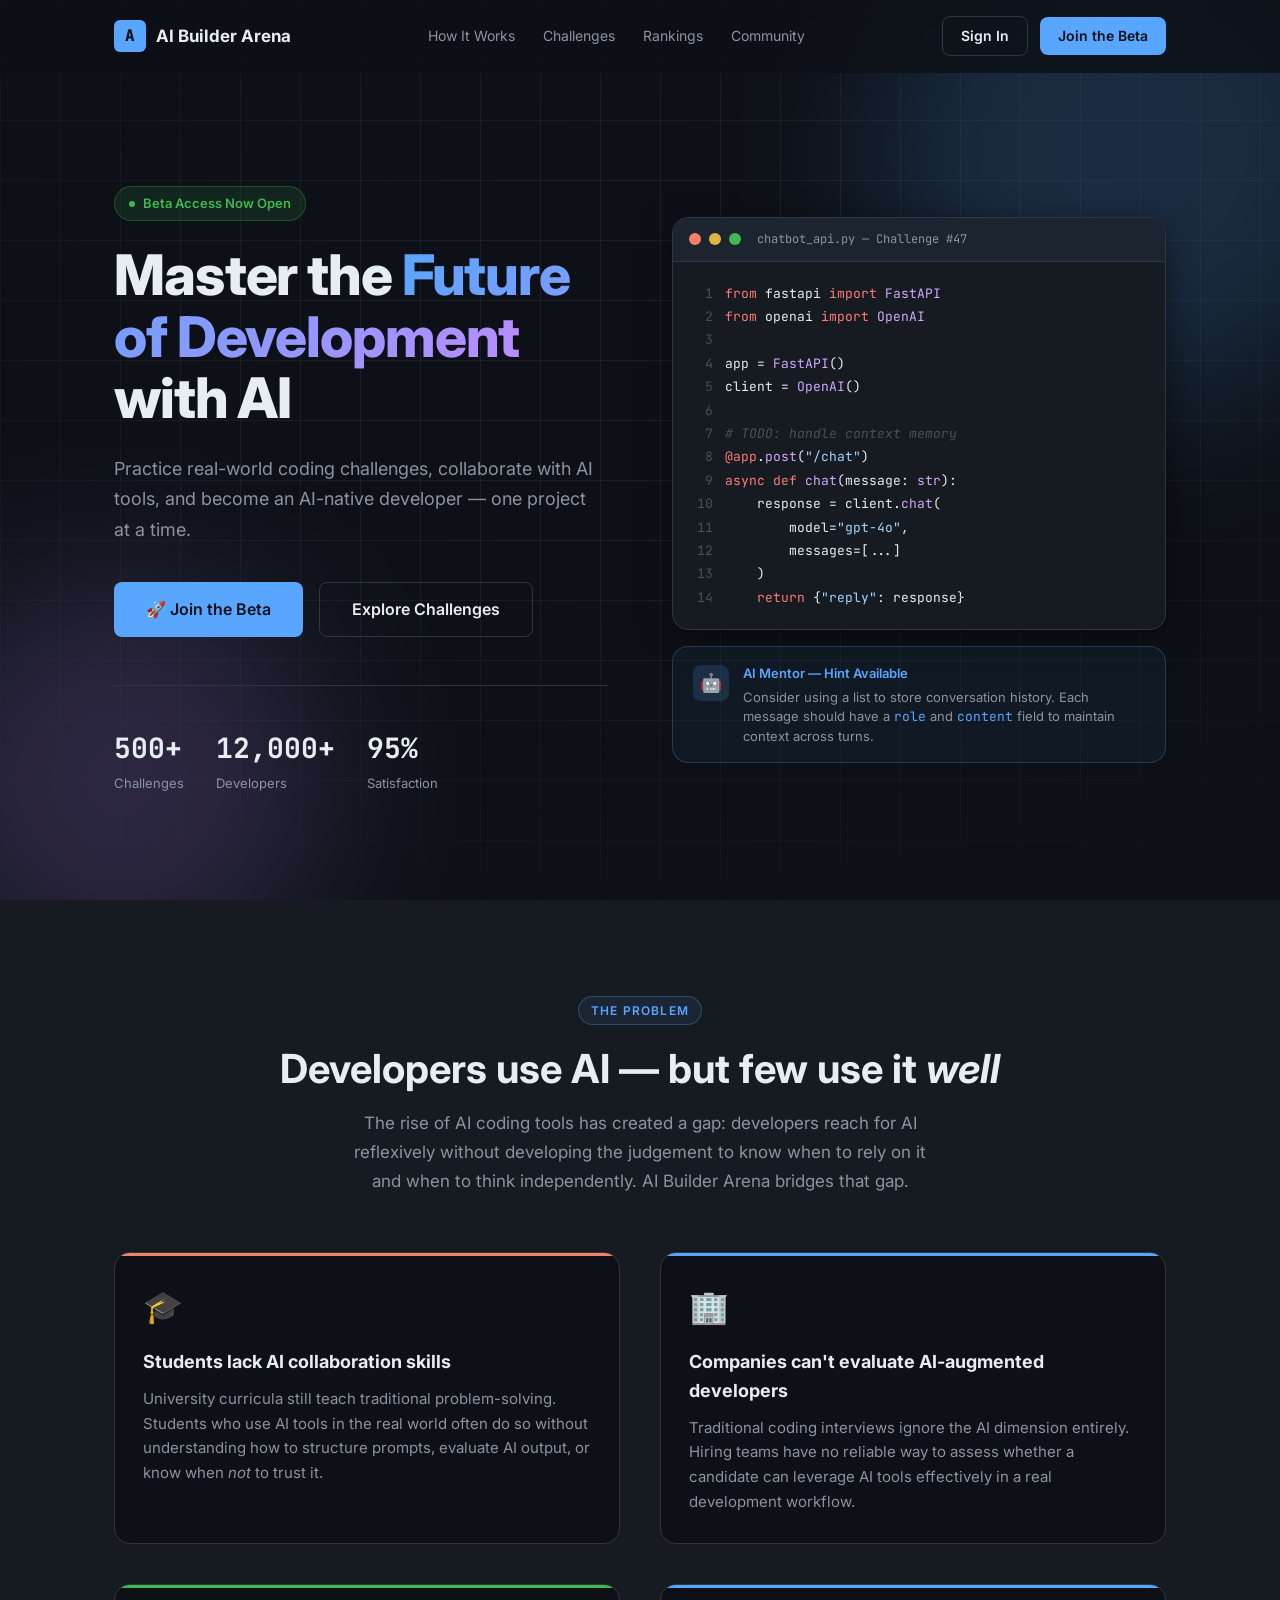
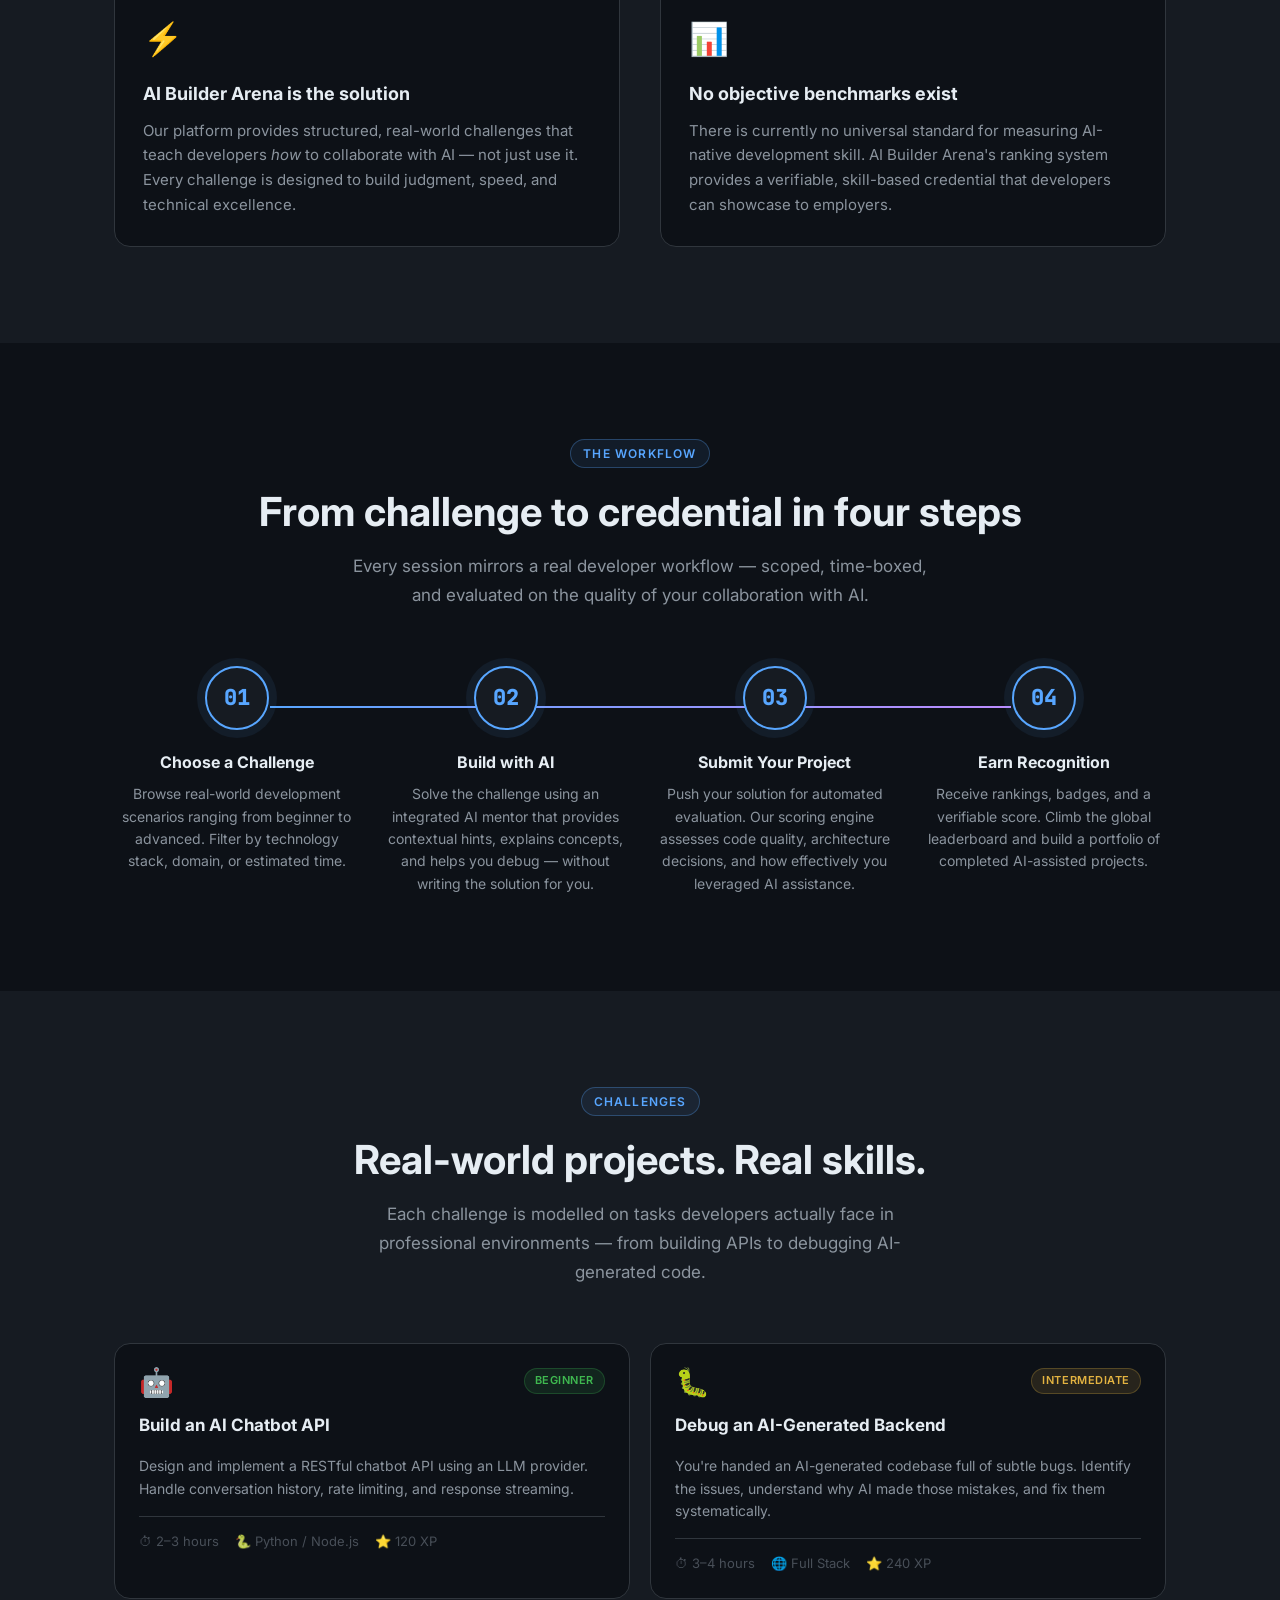
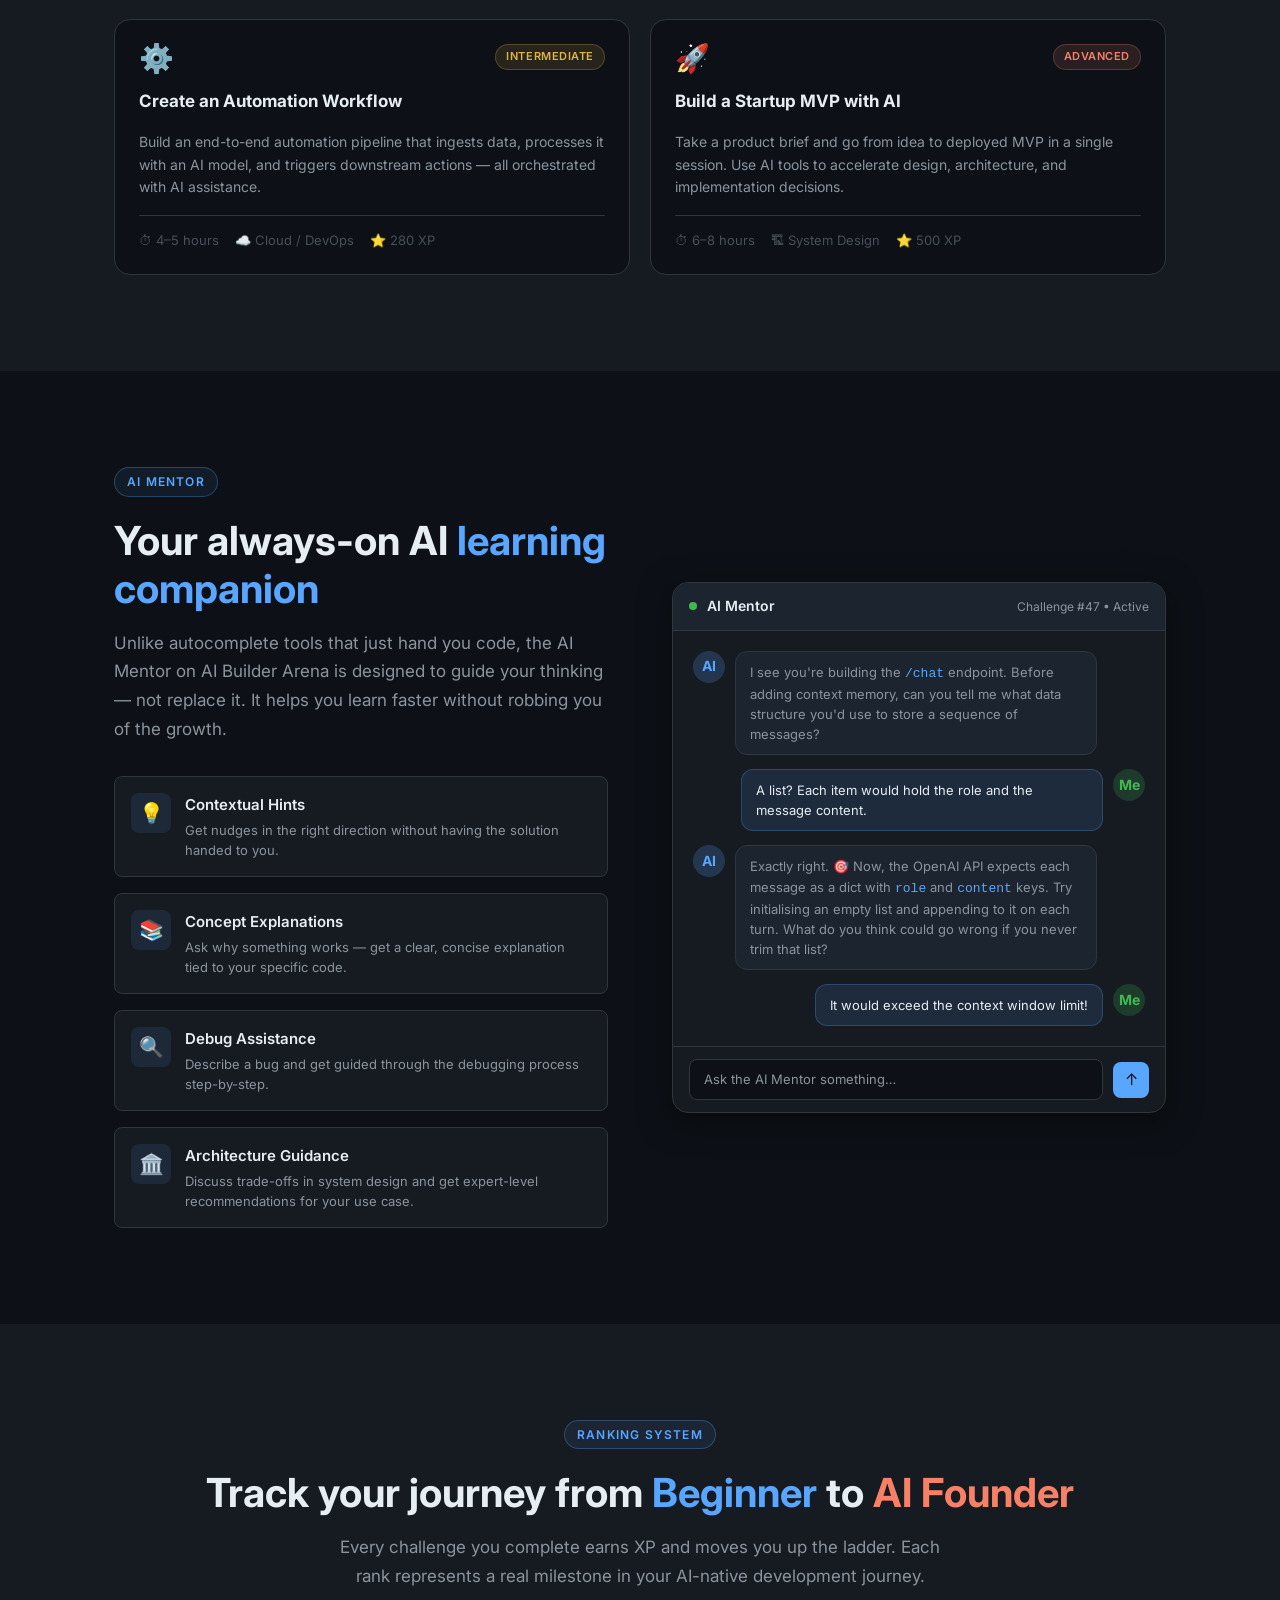
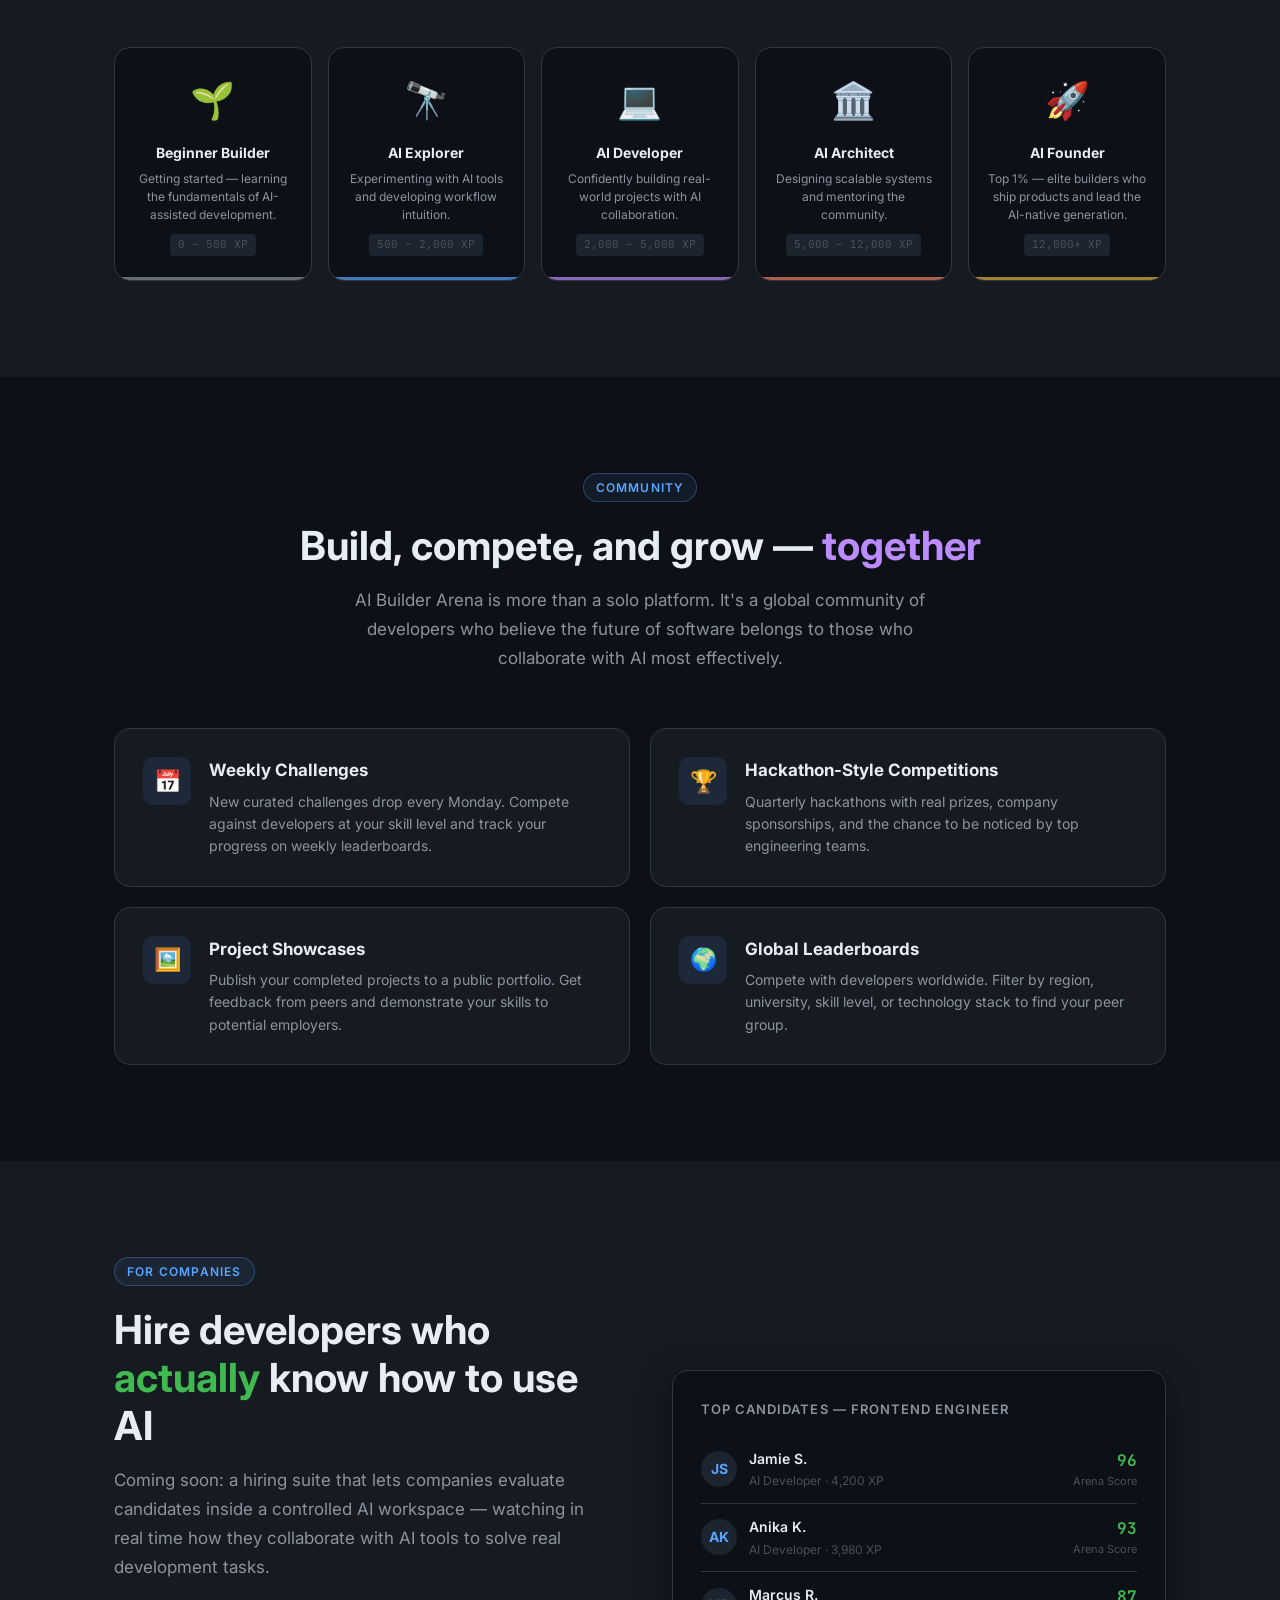
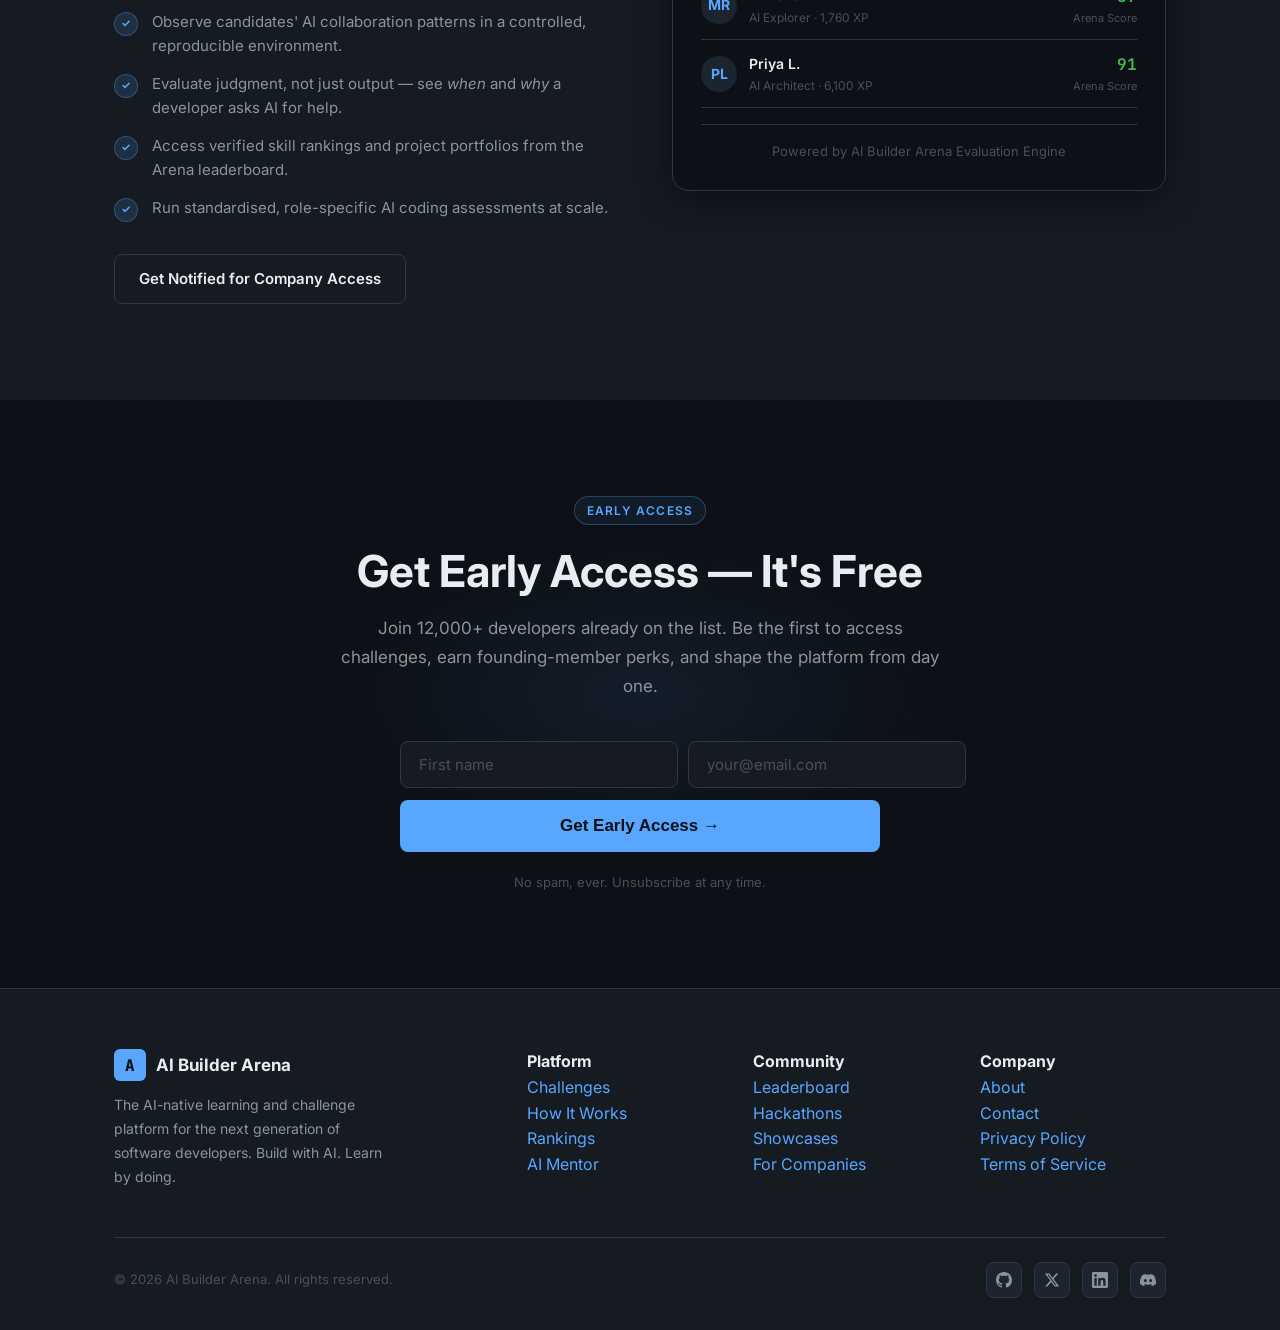
==== commit 81a5e34b: "Fix Mailchimp integration and improve waitlist form UX - Submit via hidden iframe so users stay on t" ====
--- a/index.html
+++ b/index.html
@@ -672,30 +672,48 @@
   <div class="container">
     <div class="waitlist-box">
       <div class="section-label fade-in">Early Access</div>
-      <h2 class="section-title fade-in">Join the AI Builder Arena Beta</h2>
+      <h2 class="section-title fade-in">Get Early Access — It's Free</h2>
       <p class="section-sub fade-in">
-        Be among the first developers to train for the AI-driven future of software
-        development. Secure your spot and unlock founding-member perks.
+        Join 12,000+ developers already on the list. Be the first to access challenges,
+        earn founding-member perks, and shape the platform from day one.
       </p>
 
+      <!-- Hidden iframe so Mailchimp form submits without leaving the page -->
+      <iframe name="hidden_iframe" id="hidden_iframe" style="display:none;" title="Form submission target"></iframe>
+
       <form
-  action="https://gmail.us18.list-manage.com/subscribe/post?u=b5f253b92d1f0813029722b87&id=b3de575d33"
-  method="post"
-  target="_blank"
-  class="waitlist-form fade-in"
->
-        <input
-          type="email"
-          name="EMAIL"
-          class="waitlist-input"
-          placeholder="your@email.com"
-          required
-          autocomplete="email"
-          aria-label="Email address"
-        />
-        <button type="submit" class="btn btn-primary btn-lg">
-          Get Early Access
+        action="https://gmail.us18.list-manage.com/subscribe/post?u=b5f253b92d1f0813029722b87&id=b3de575d33"
+        method="post"
+        target="hidden_iframe"
+        class="waitlist-form fade-in"
+        id="waitlist-form"
+      >
+        <div class="waitlist-inputs">
+          <input
+            type="text"
+            name="FNAME"
+            class="waitlist-input"
+            placeholder="First name"
+            autocomplete="given-name"
+            aria-label="First name"
+          />
+          <input
+            type="email"
+            name="EMAIL"
+            class="waitlist-input"
+            placeholder="your@email.com"
+            required
+            autocomplete="email"
+            aria-label="Email address"
+          />
+        </div>
+        <button type="submit" class="btn btn-primary btn-lg waitlist-submit">
+          Get Early Access →
         </button>
+        <!-- Mailchimp bot-detection honeypot — do not remove -->
+        <div aria-hidden="true" style="position:absolute;left:-5000px;">
+          <input type="text" name="b_b5f253b92d1f0813029722b87_b3de575d33" tabindex="-1" value="">
+        </div>
       </form>
 
       <div class="waitlist-success" id="waitlist-success" role="status" aria-live="polite">
@@ -760,7 +778,7 @@
 
     <div class="footer-bottom">
       <p class="footer-bottom-text">
-        © 2025 AI Builder Arena. All rights reserved.
+        © 2026 AI Builder Arena. All rights reserved.
       </p>
 
       <div class="social-links" aria-label="Social media links">
--- a/styles.css
+++ b/styles.css
@@ -1103,9 +1103,23 @@
 
 .waitlist-form {
   display: flex;
+  flex-direction: column;
   gap: 12px;
-  max-width: 440px;
+  max-width: 480px;
   margin: 0 auto 20px;
+  position: relative;
+}
+
+.waitlist-inputs {
+  display: flex;
+  gap: 10px;
+}
+
+.waitlist-submit {
+  width: 100%;
+  justify-content: center;
+  font-size: 17px;
+  padding: 16px 32px;
 }
 
 .waitlist-input {
@@ -1270,7 +1284,7 @@
 @media (max-width: 600px) {
   .section             { padding: 64px 0; }
   .ranks-grid          { grid-template-columns: repeat(2, 1fr); }
-  .waitlist-form       { flex-direction: column; }
+  .waitlist-inputs     { flex-direction: column; }
   .footer-grid         { grid-template-columns: 1fr; }
   .footer-bottom       { flex-direction: column; text-align: center; }
   .hero-stats          { gap: 20px; }
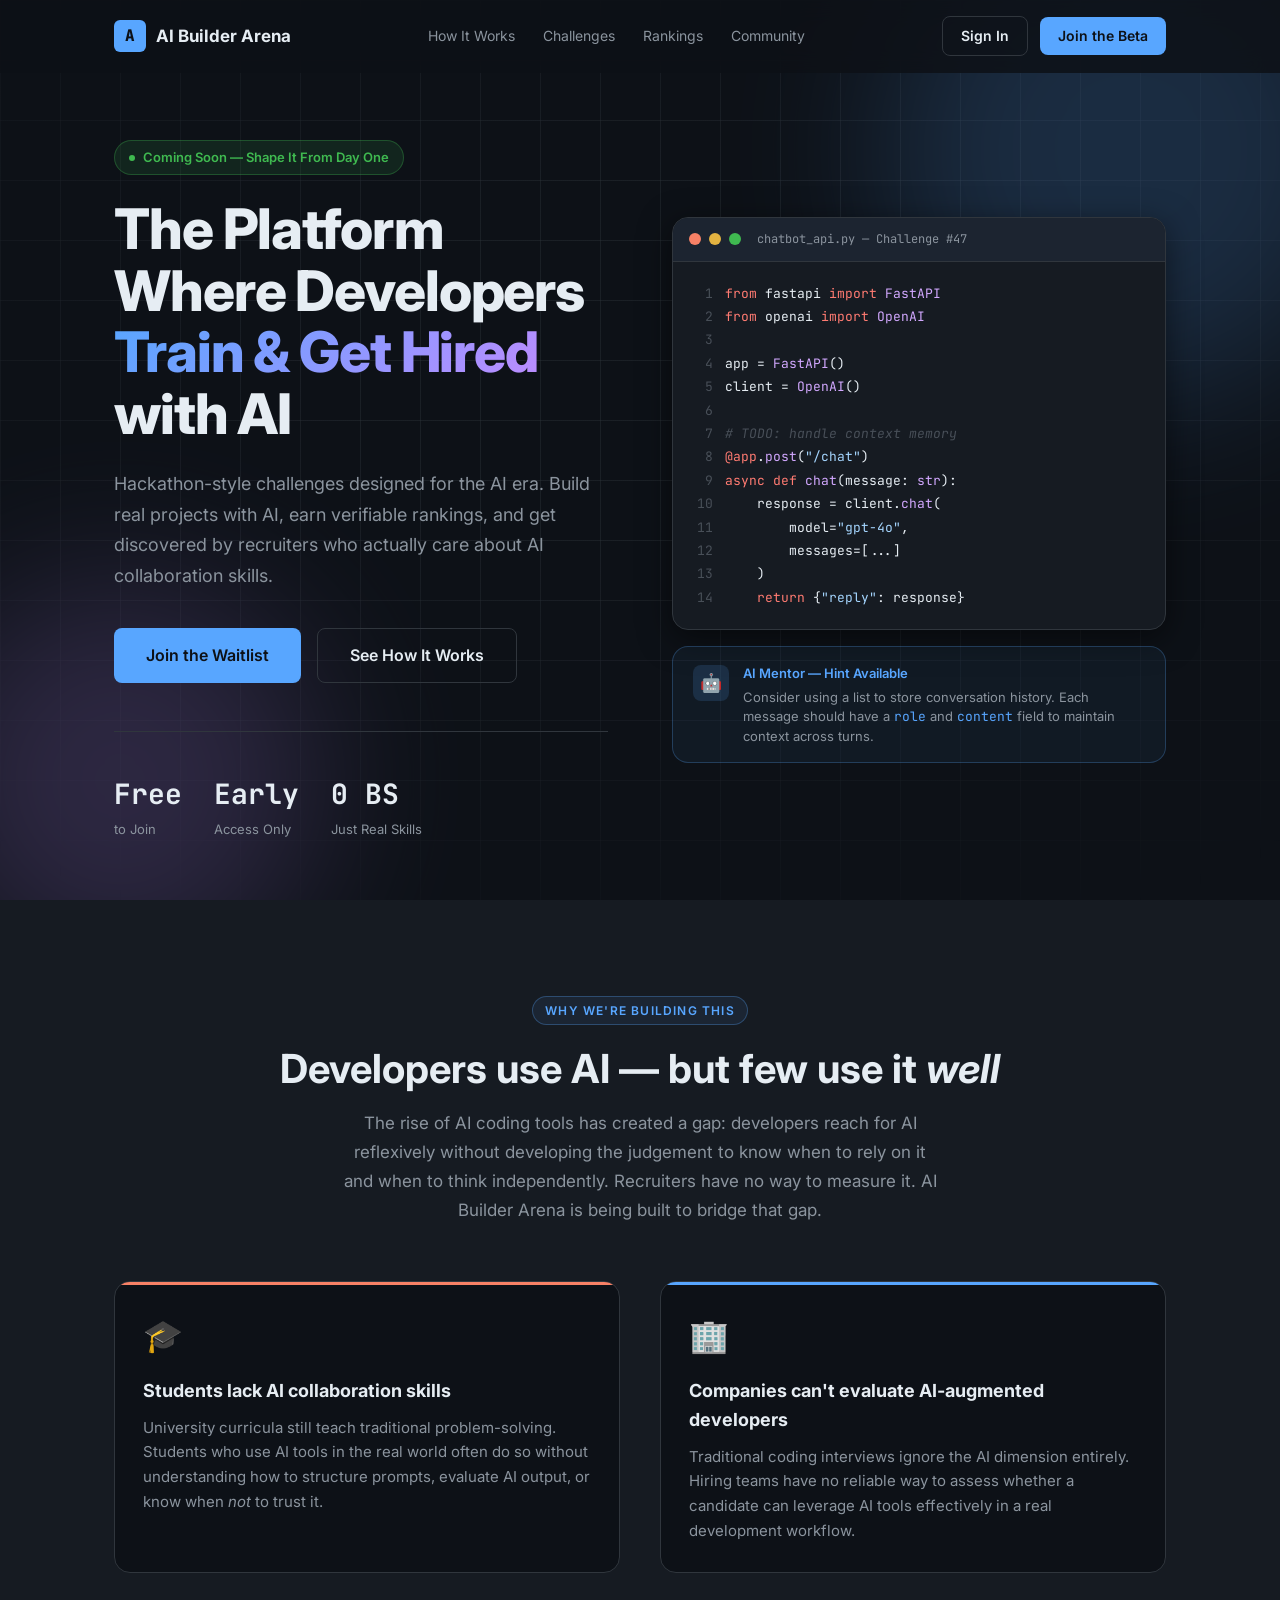
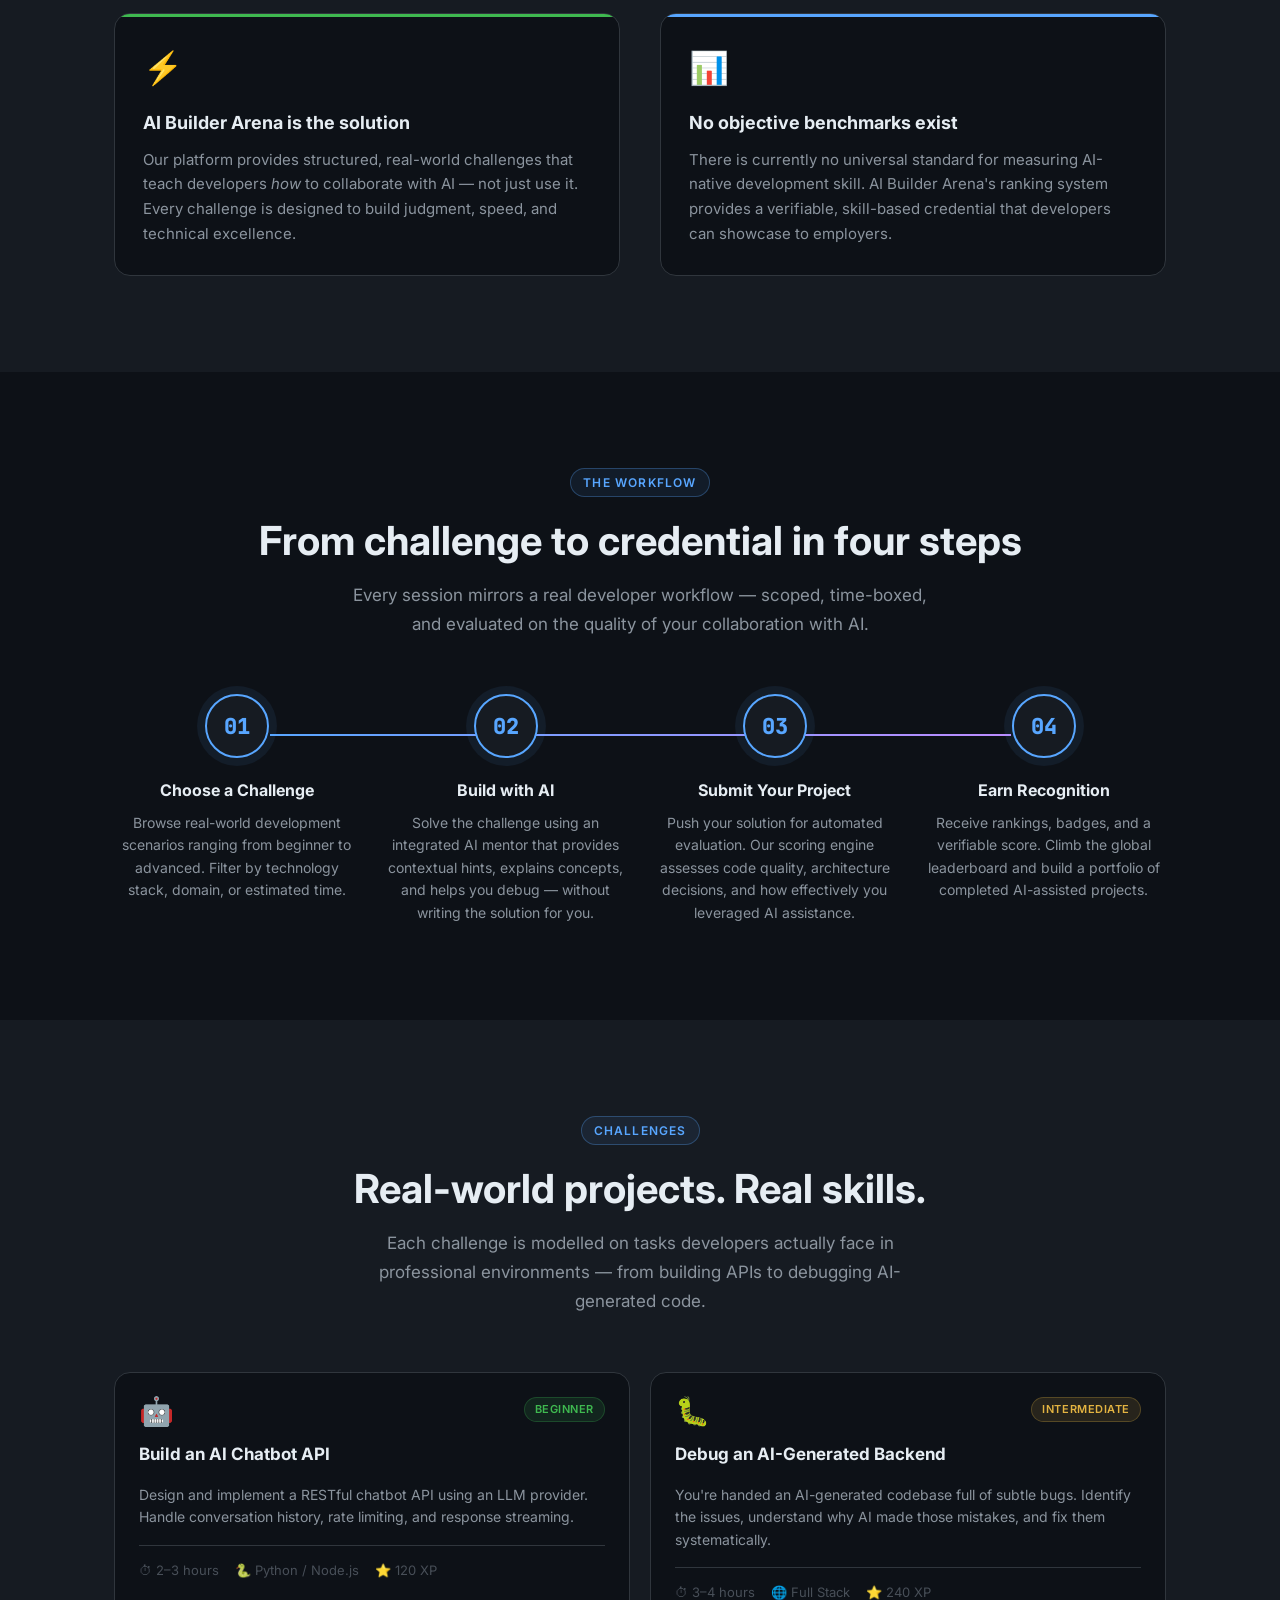
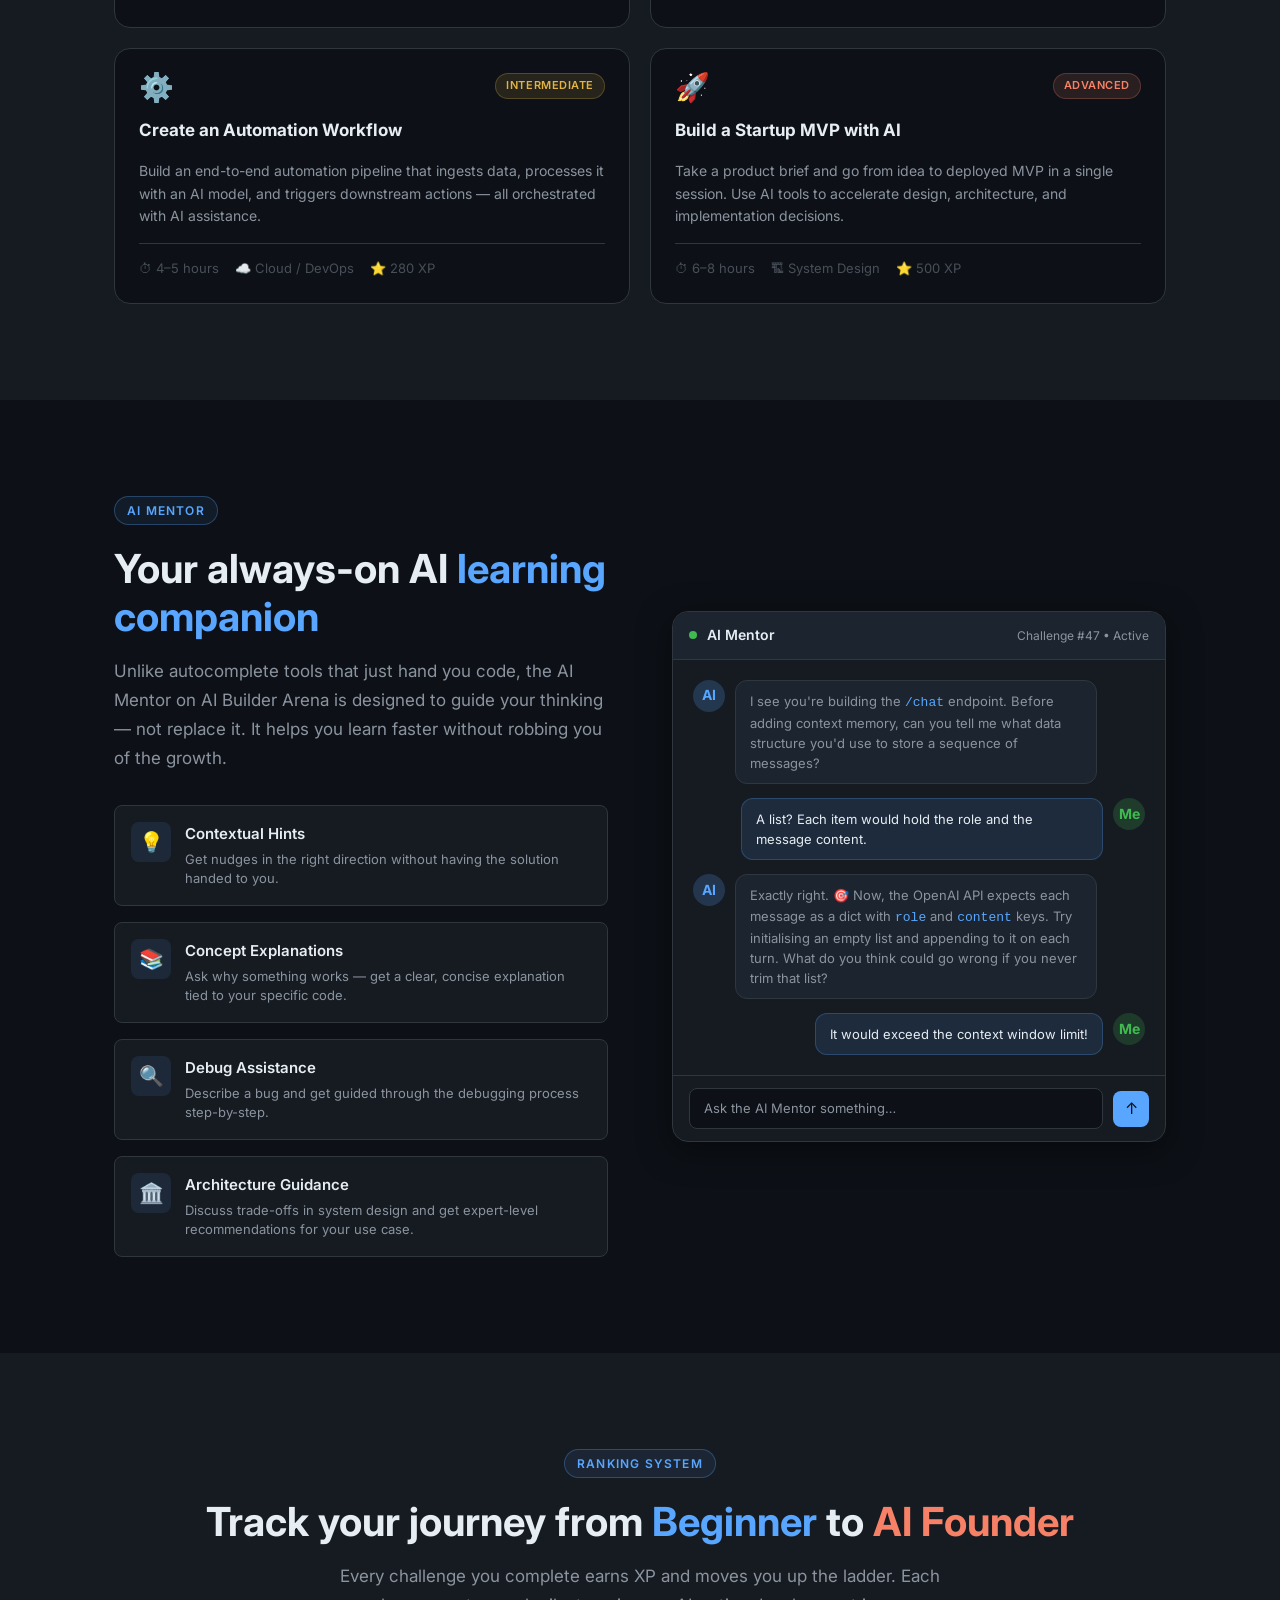
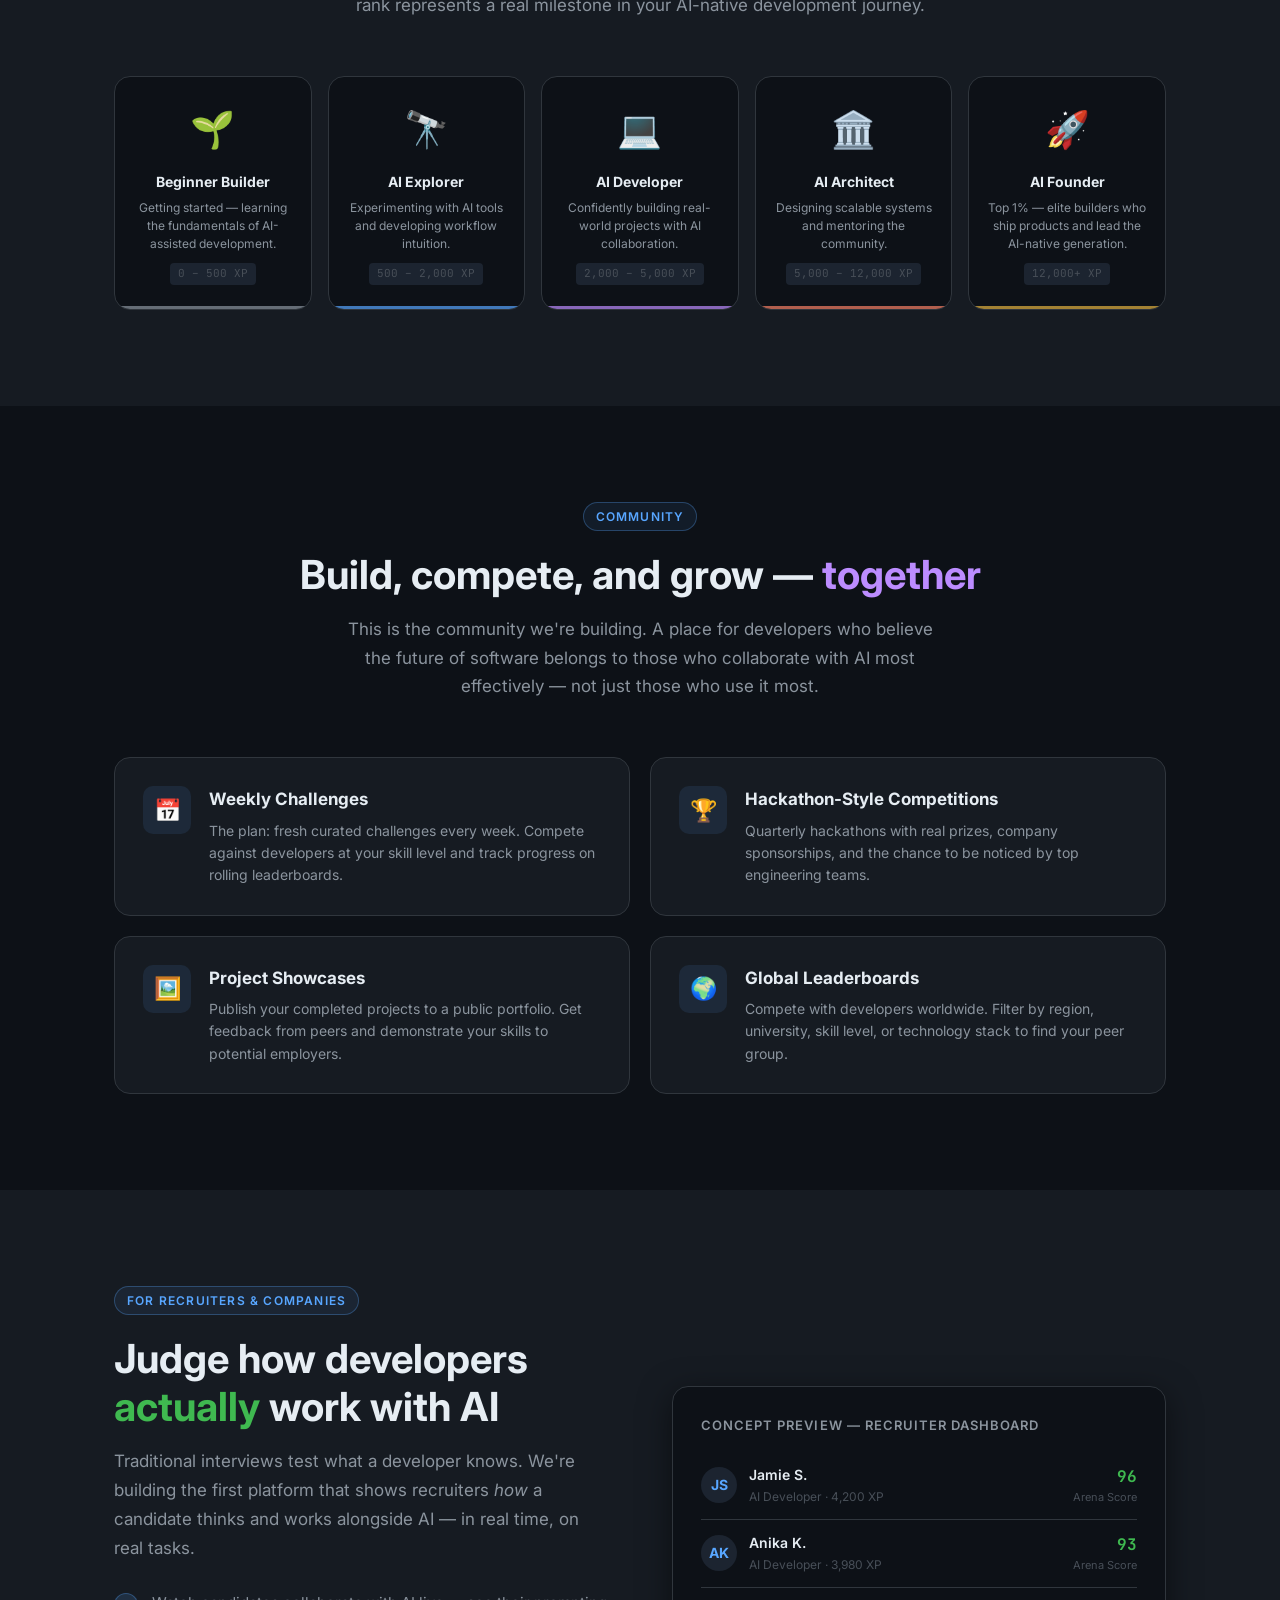
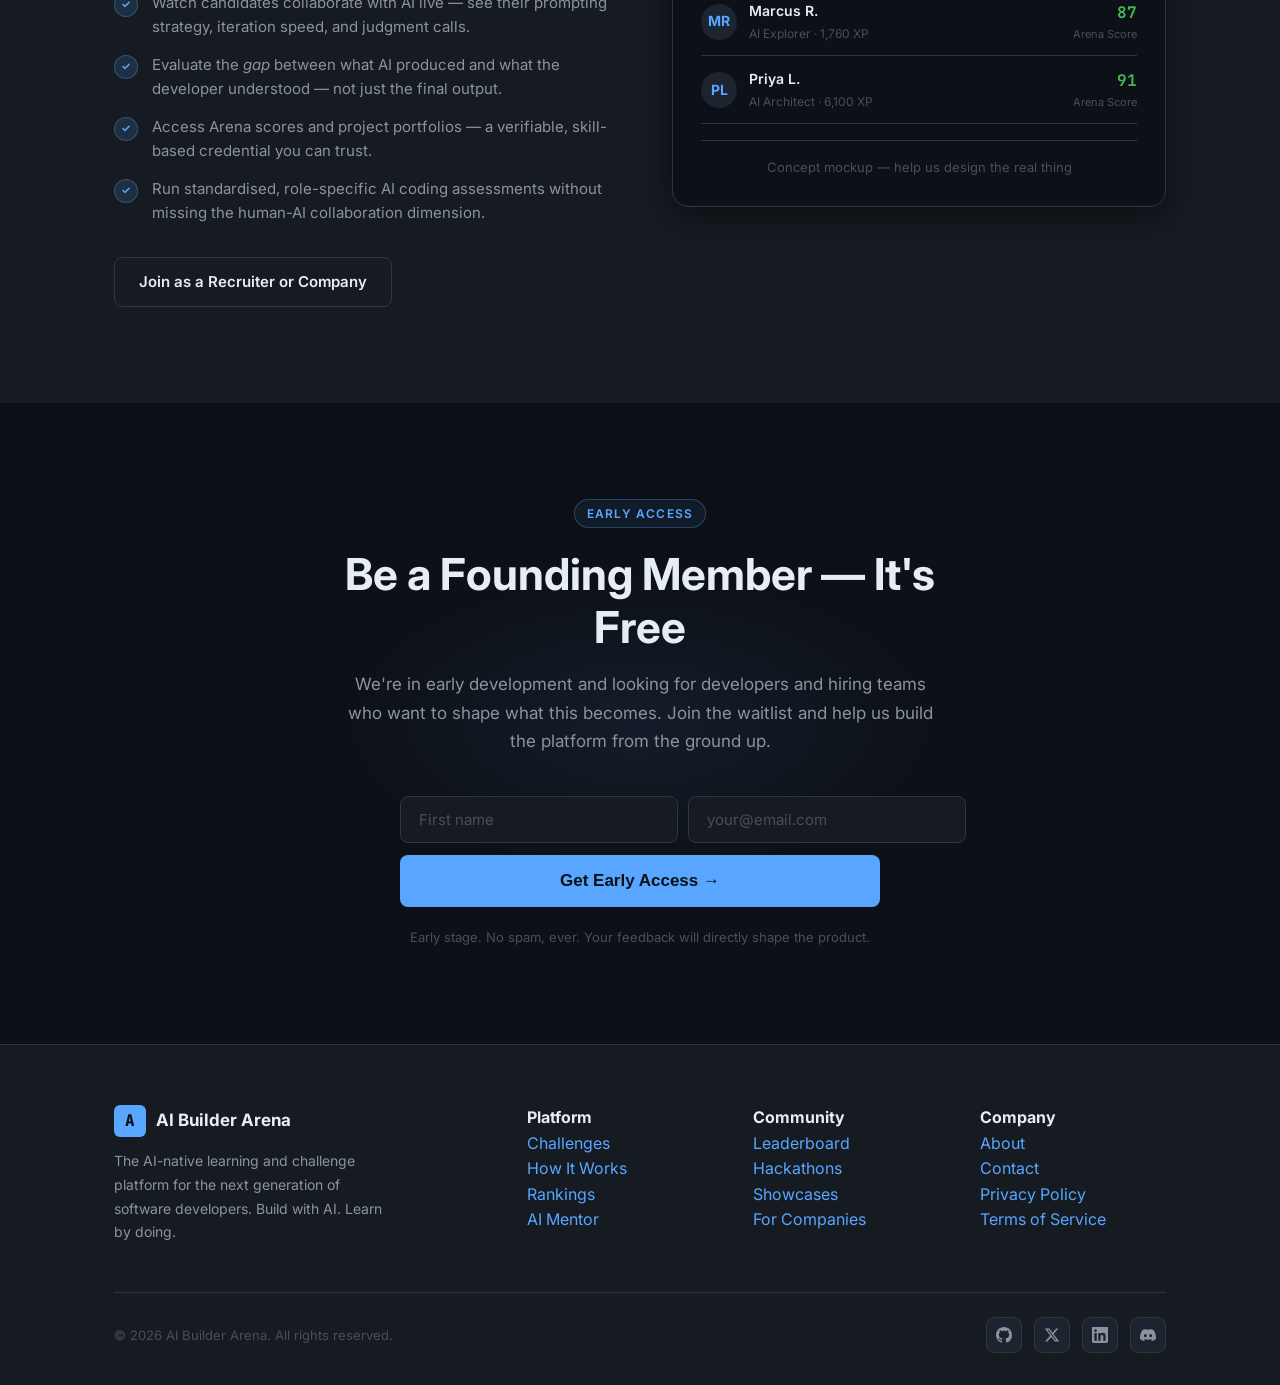
==== commit 86af6c1b: "Update landing page to honestly reflect early-stage vision - Remove fake stats (12,000+ developers, " ====
--- a/index.html
+++ b/index.html
@@ -3,8 +3,8 @@
 <head>
   <meta charset="UTF-8" />
   <meta name="viewport" content="width=device-width, initial-scale=1.0" />
-  <title>AI Builder Arena — Master the Future of Development with AI</title>
-  <meta name="description" content="AI Builder Arena is an AI-native learning and challenge platform where developers practice building real-world software projects with the help of AI tools." />
+  <title>AI Builder Arena — Train, Compete & Get Hired with AI</title>
+  <meta name="description" content="AI Builder Arena is an AI-native challenge platform where developers train with AI tools, compete in hackathon-style sprints, and get discovered by recruiters who care about AI collaboration skills." />
 
   <!-- Fonts -->
   <link rel="preconnect" href="https://fonts.googleapis.com" />
@@ -74,44 +74,39 @@
 
       <!-- Copy -->
       <div class="hero-copy">
-        <div class="hero-badge">Beta Access Now Open</div>
+        <div class="hero-badge">Coming Soon — Shape It From Day One</div>
 
         <h1 class="hero-title">
-          Master the <span class="highlight">Future of Development</span> with&nbsp;AI
+          The Platform Where Developers <span class="highlight">Train & Get Hired</span> with&nbsp;AI
         </h1>
 
         <p class="hero-sub">
-          Practice real-world coding challenges, collaborate with AI tools,
-          and become an AI-native developer — one project at a time.
+          Hackathon-style challenges designed for the AI era. Build real projects with AI,
+          earn verifiable rankings, and get discovered by recruiters who actually care
+          about AI collaboration skills.
         </p>
 
         <div class="hero-actions">
           <a href="#waitlist" class="btn btn-primary btn-lg">
-            🚀 Join the Beta
+            Join the Waitlist
           </a>
-          <a href="#challenges" class="btn btn-outline btn-lg">
-            Explore Challenges
+          <a href="#how-it-works" class="btn btn-outline btn-lg">
+            See How It Works
           </a>
         </div>
 
         <div class="hero-stats">
           <div>
-            <div class="hero-stat-value">
-              <span data-target="500" data-suffix="+">0+</span>
-            </div>
-            <div class="hero-stat-label">Challenges</div>
+            <div class="hero-stat-value">Free</div>
+            <div class="hero-stat-label">to Join</div>
           </div>
           <div>
-            <div class="hero-stat-value">
-              <span data-target="12000" data-suffix="+">0+</span>
-            </div>
-            <div class="hero-stat-label">Developers</div>
+            <div class="hero-stat-value">Early</div>
+            <div class="hero-stat-label">Access Only</div>
           </div>
           <div>
-            <div class="hero-stat-value">
-              <span data-target="95" data-suffix="%">0%</span>
-            </div>
-            <div class="hero-stat-label">Satisfaction</div>
+            <div class="hero-stat-value">0 BS</div>
+            <div class="hero-stat-label">Just Real Skills</div>
           </div>
         </div>
       </div>
@@ -165,12 +160,13 @@
 <section class="section problem" id="problem" aria-label="Problem">
   <div class="container">
     <div class="text-center fade-in">
-      <div class="section-label">The Problem</div>
+      <div class="section-label">Why We're Building This</div>
       <h2 class="section-title">Developers use AI — but few use it <em>well</em></h2>
       <p class="section-sub">
         The rise of AI coding tools has created a gap: developers reach for AI reflexively
         without developing the judgement to know when to rely on it and when to think
-        independently. AI Builder Arena bridges that gap.
+        independently. Recruiters have no way to measure it. AI Builder Arena is being
+        built to bridge that gap.
       </p>
     </div>
 
@@ -517,9 +513,9 @@
       <div class="section-label">Community</div>
       <h2 class="section-title">Build, compete, and grow — <span class="accent-purple">together</span></h2>
       <p class="section-sub">
-        AI Builder Arena is more than a solo platform. It's a global community of
-        developers who believe the future of software belongs to those who collaborate
-        with AI most effectively.
+        This is the community we're building. A place for developers who believe the
+        future of software belongs to those who collaborate with AI most effectively —
+        not just those who use it most.
       </p>
     </div>
 
@@ -529,7 +525,7 @@
         <div class="community-icon">📅</div>
         <div>
           <h3>Weekly Challenges</h3>
-          <p>New curated challenges drop every Monday. Compete against developers at your skill level and track your progress on weekly leaderboards.</p>
+          <p>The plan: fresh curated challenges every week. Compete against developers at your skill level and track progress on rolling leaderboards.</p>
         </div>
       </div>
 
@@ -570,41 +566,41 @@
     <div class="hiring-inner">
 
       <div class="fade-in">
-        <div class="section-label">For Companies</div>
-        <h2 class="section-title">Hire developers who <span class="accent-green">actually</span> know how to use AI</h2>
+        <div class="section-label">For Recruiters & Companies</div>
+        <h2 class="section-title">Judge how developers <span class="accent-green">actually</span> work with AI</h2>
         <p class="section-sub">
-          Coming soon: a hiring suite that lets companies evaluate candidates inside a
-          controlled AI workspace — watching in real time how they collaborate with AI
-          tools to solve real development tasks.
+          Traditional interviews test what a developer knows. We're building the first
+          platform that shows recruiters <em>how</em> a candidate thinks and works
+          alongside AI — in real time, on real tasks.
         </p>
 
         <div class="hiring-points">
           <div class="hiring-point">
             <div class="hiring-point-bullet">✓</div>
-            <p>Observe candidates' AI collaboration patterns in a controlled, reproducible environment.</p>
+            <p>Watch candidates collaborate with AI live — see their prompting strategy, iteration speed, and judgment calls.</p>
           </div>
           <div class="hiring-point">
             <div class="hiring-point-bullet">✓</div>
-            <p>Evaluate judgment, not just output — see <em>when</em> and <em>why</em> a developer asks AI for help.</p>
+            <p>Evaluate the <em>gap</em> between what AI produced and what the developer understood — not just the final output.</p>
           </div>
           <div class="hiring-point">
             <div class="hiring-point-bullet">✓</div>
-            <p>Access verified skill rankings and project portfolios from the Arena leaderboard.</p>
+            <p>Access Arena scores and project portfolios — a verifiable, skill-based credential you can trust.</p>
           </div>
           <div class="hiring-point">
             <div class="hiring-point-bullet">✓</div>
-            <p>Run standardised, role-specific AI coding assessments at scale.</p>
+            <p>Run standardised, role-specific AI coding assessments without missing the human-AI collaboration dimension.</p>
           </div>
         </div>
 
         <div style="margin-top: 32px;">
-          <a href="#waitlist" class="btn btn-outline">Get Notified for Company Access</a>
+          <a href="#waitlist" class="btn btn-outline">Join as a Recruiter or Company</a>
         </div>
       </div>
 
       <!-- Candidate leaderboard mockup -->
       <div class="hiring-visual fade-in">
-        <div class="hiring-visual-title">Top Candidates — Frontend Engineer</div>
+        <div class="hiring-visual-title">Concept Preview — Recruiter Dashboard</div>
 
         <div class="candidate-row">
           <div class="candidate-avatar">JS</div>
@@ -655,7 +651,7 @@
         </div>
 
         <div style="margin-top: 16px; padding-top: 16px; border-top: 1px solid var(--border); font-size: 13px; color: var(--text-muted); text-align: center;">
-          Powered by AI Builder Arena Evaluation Engine
+          Concept mockup — help us design the real thing
         </div>
       </div>
 
@@ -672,10 +668,11 @@
   <div class="container">
     <div class="waitlist-box">
       <div class="section-label fade-in">Early Access</div>
-      <h2 class="section-title fade-in">Get Early Access — It's Free</h2>
+      <h2 class="section-title fade-in">Be a Founding Member — It's Free</h2>
       <p class="section-sub fade-in">
-        Join 12,000+ developers already on the list. Be the first to access challenges,
-        earn founding-member perks, and shape the platform from day one.
+        We're in early development and looking for developers and hiring teams who
+        want to shape what this becomes. Join the waitlist and help us build the
+        platform from the ground up.
       </p>
 
       <!-- Hidden iframe so Mailchimp form submits without leaving the page -->
@@ -717,10 +714,10 @@
       </form>
 
       <div class="waitlist-success" id="waitlist-success" role="status" aria-live="polite">
-        🎉 You're on the list! We'll be in touch soon.
-      </div>
-
-      <p class="waitlist-note fade-in">No spam, ever. Unsubscribe at any time.</p>
+        You're on the list! We'll reach out personally as we build — thank you for believing in this early.
+      </div>
+
+      <p class="waitlist-note fade-in">Early stage. No spam, ever. Your feedback will directly shape the product.</p>
     </div>
   </div>
 </section>
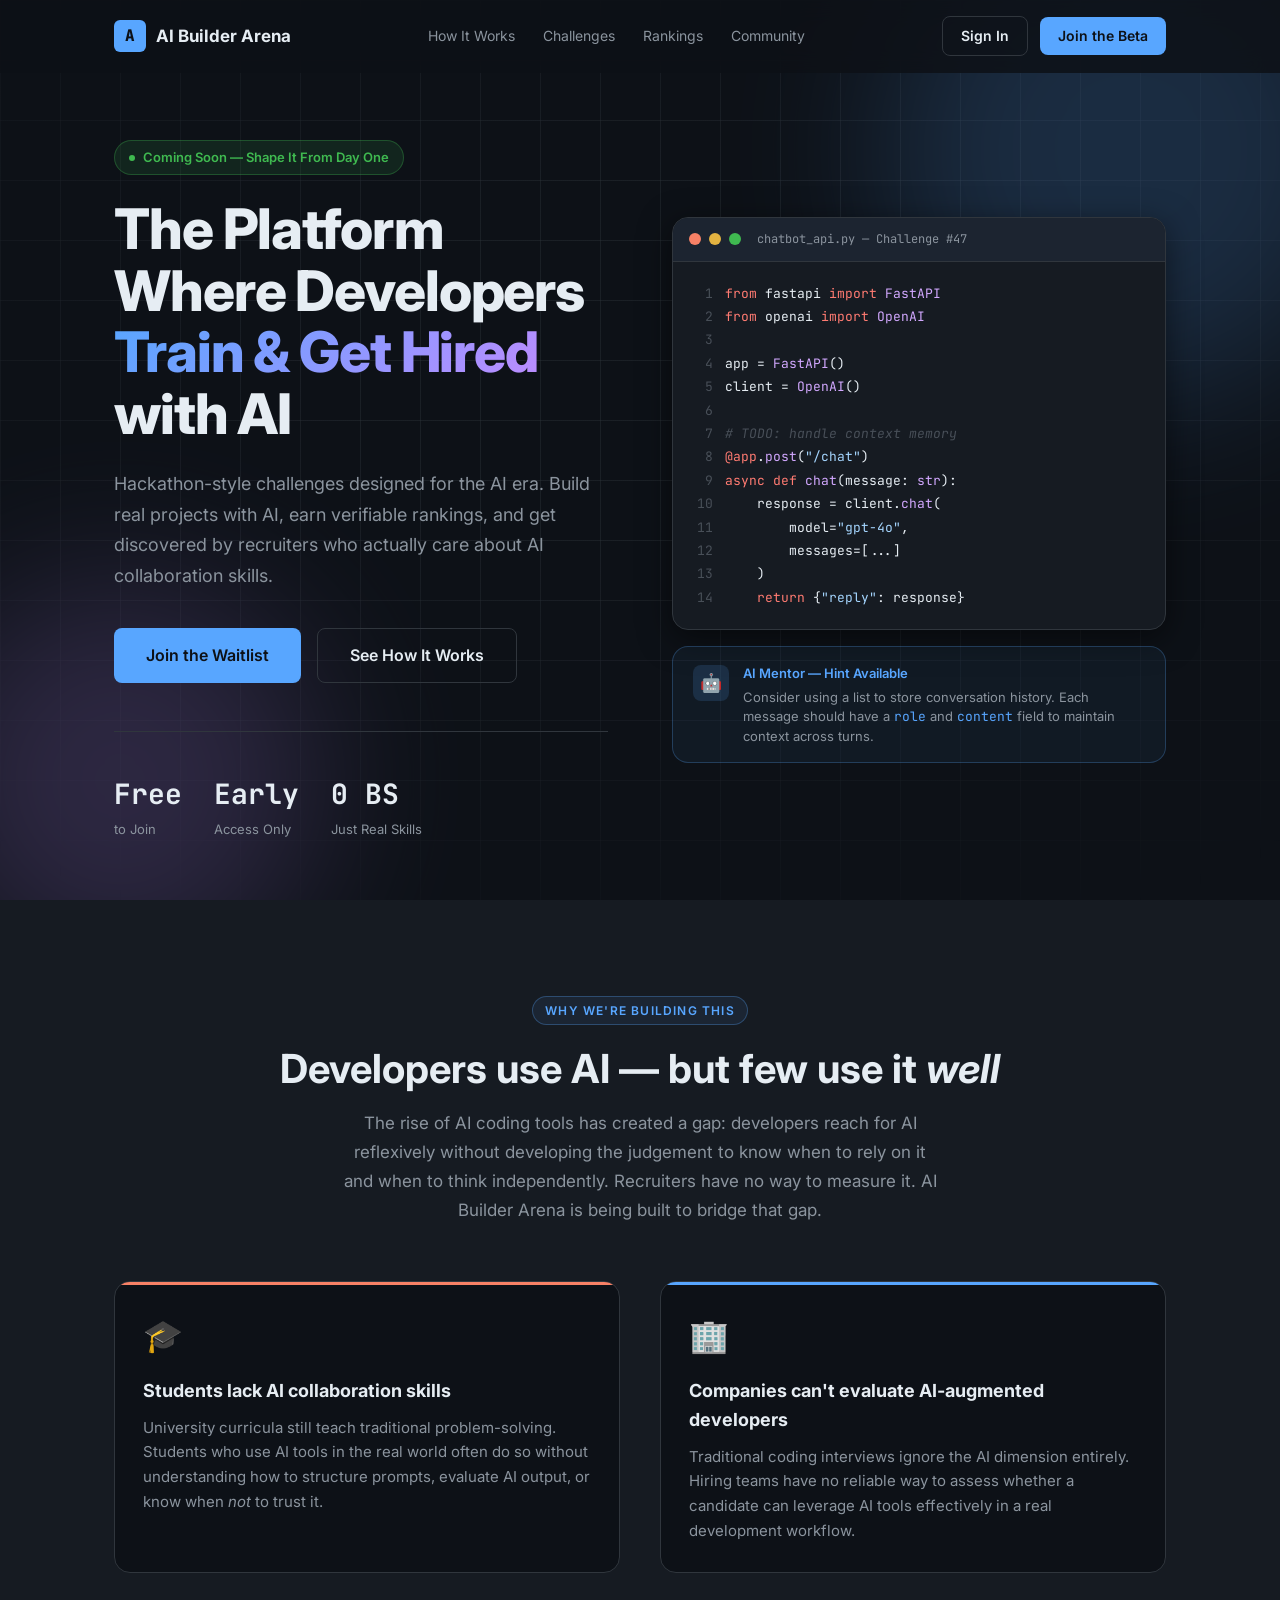
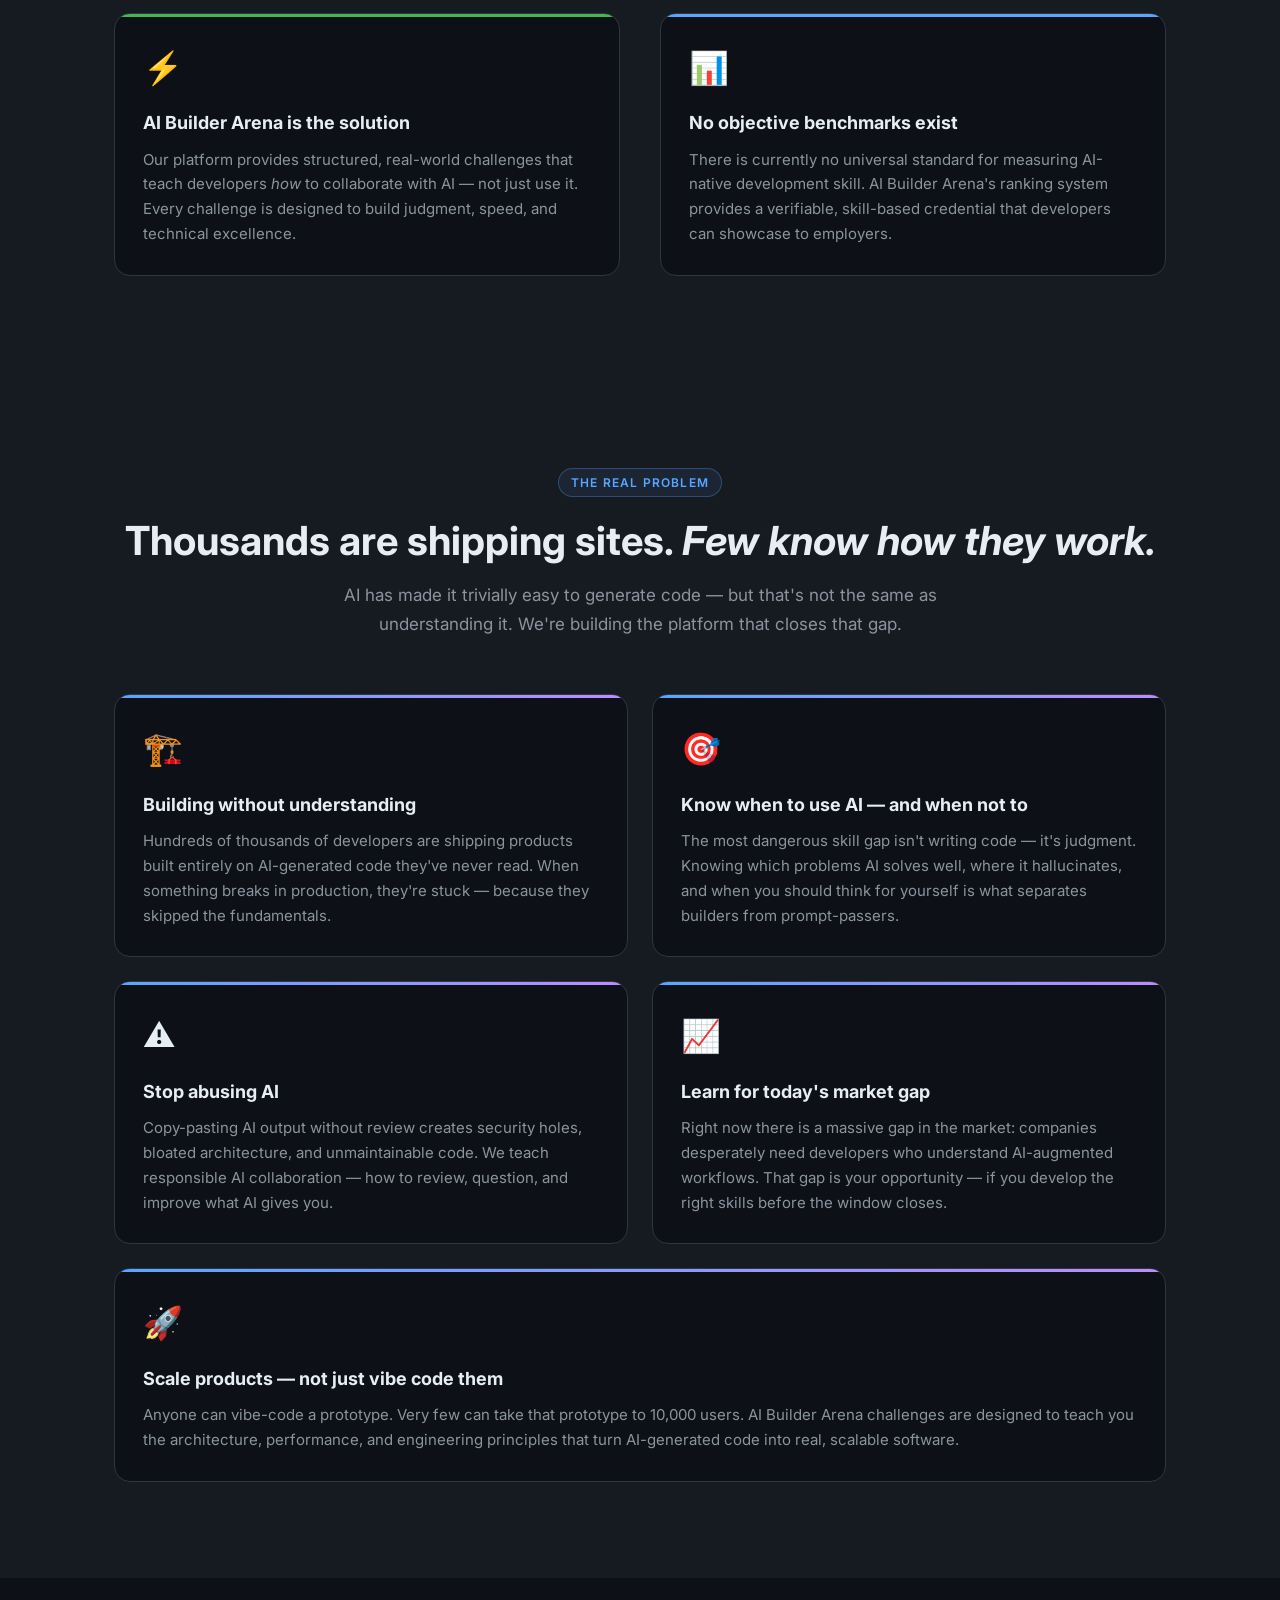
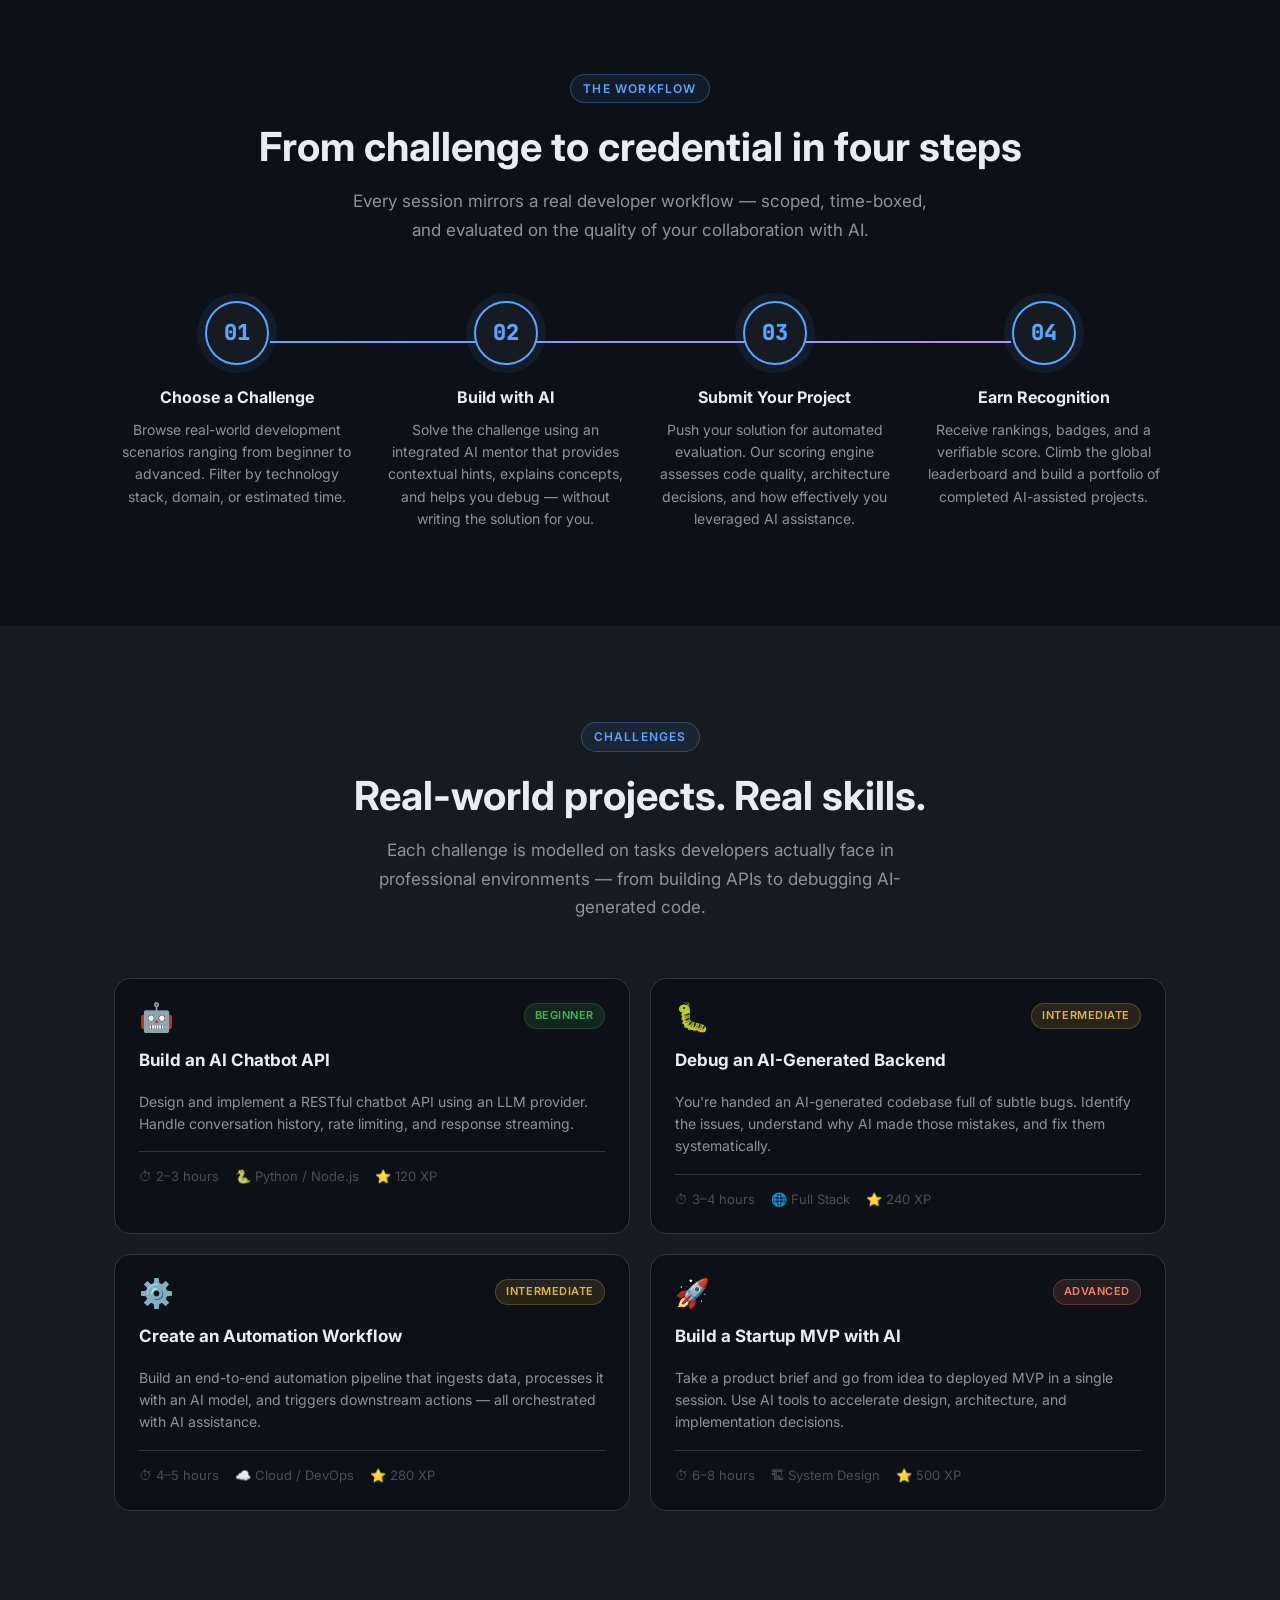
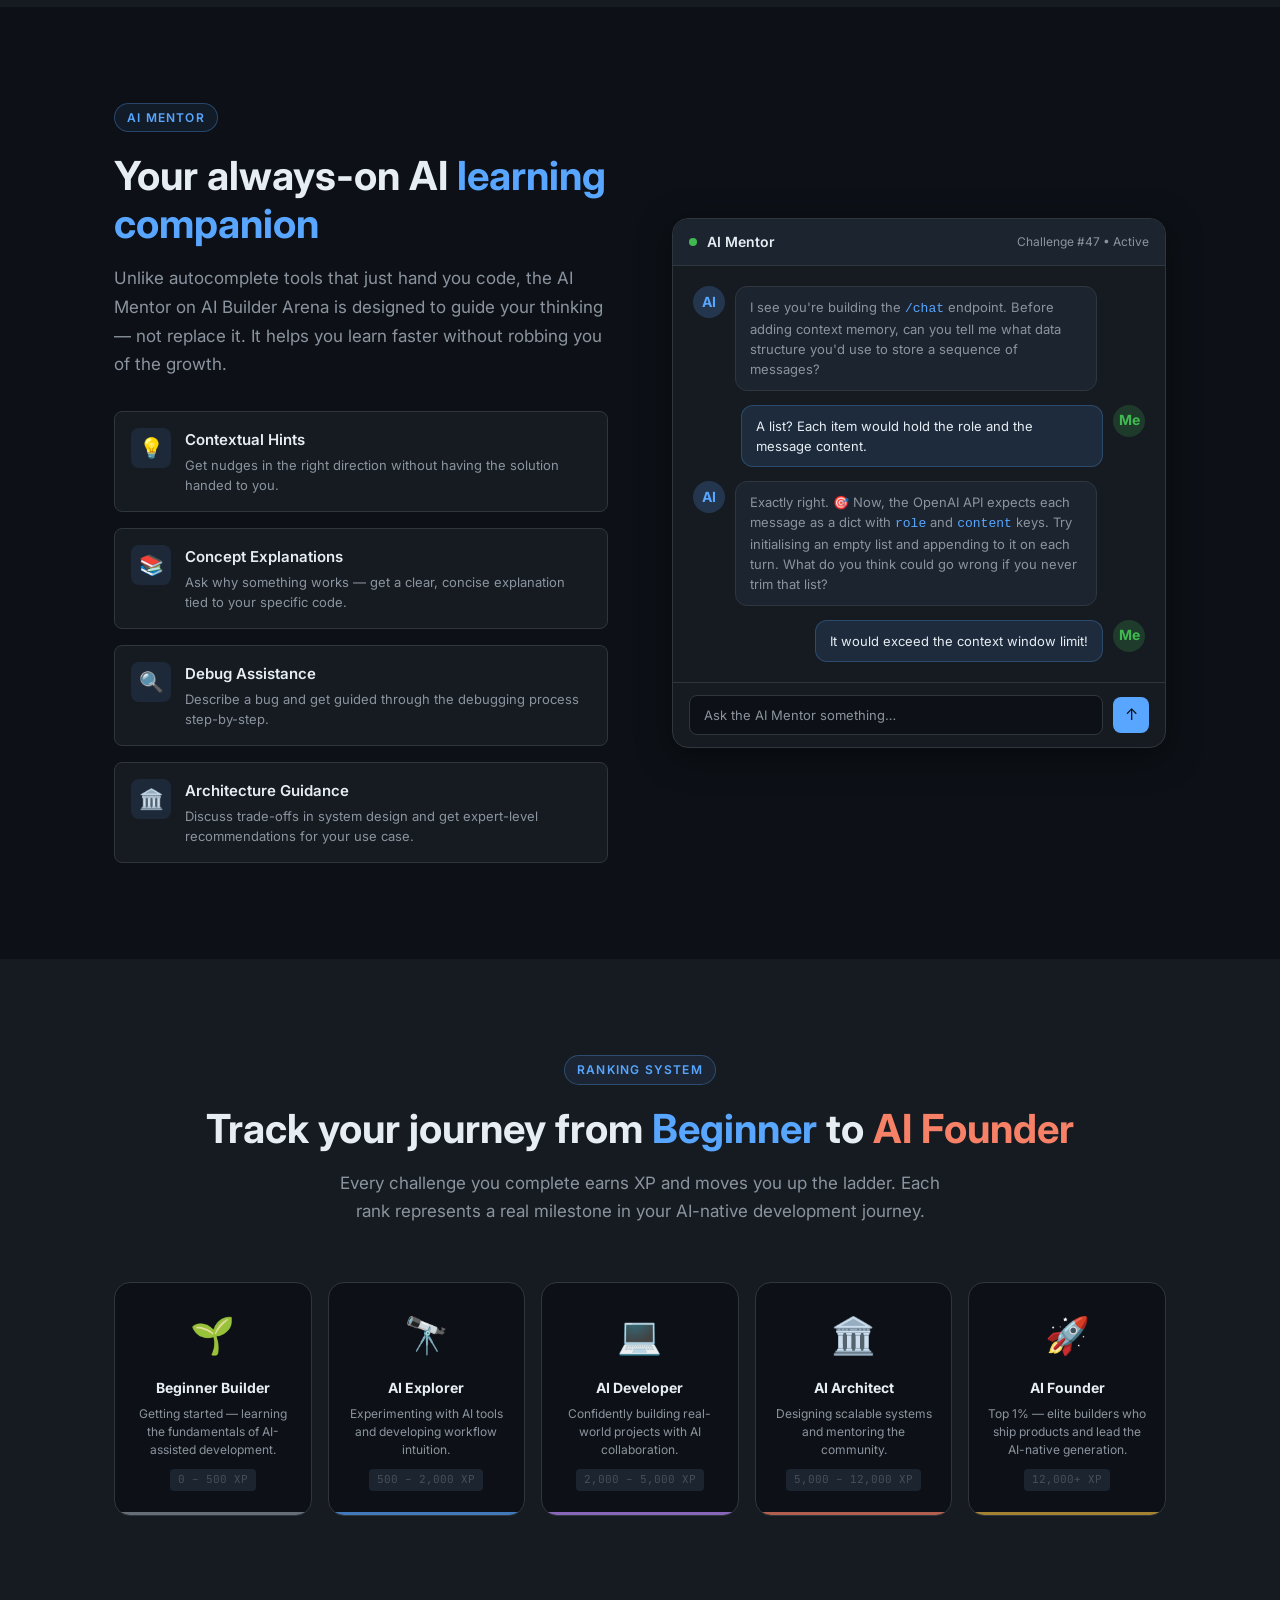
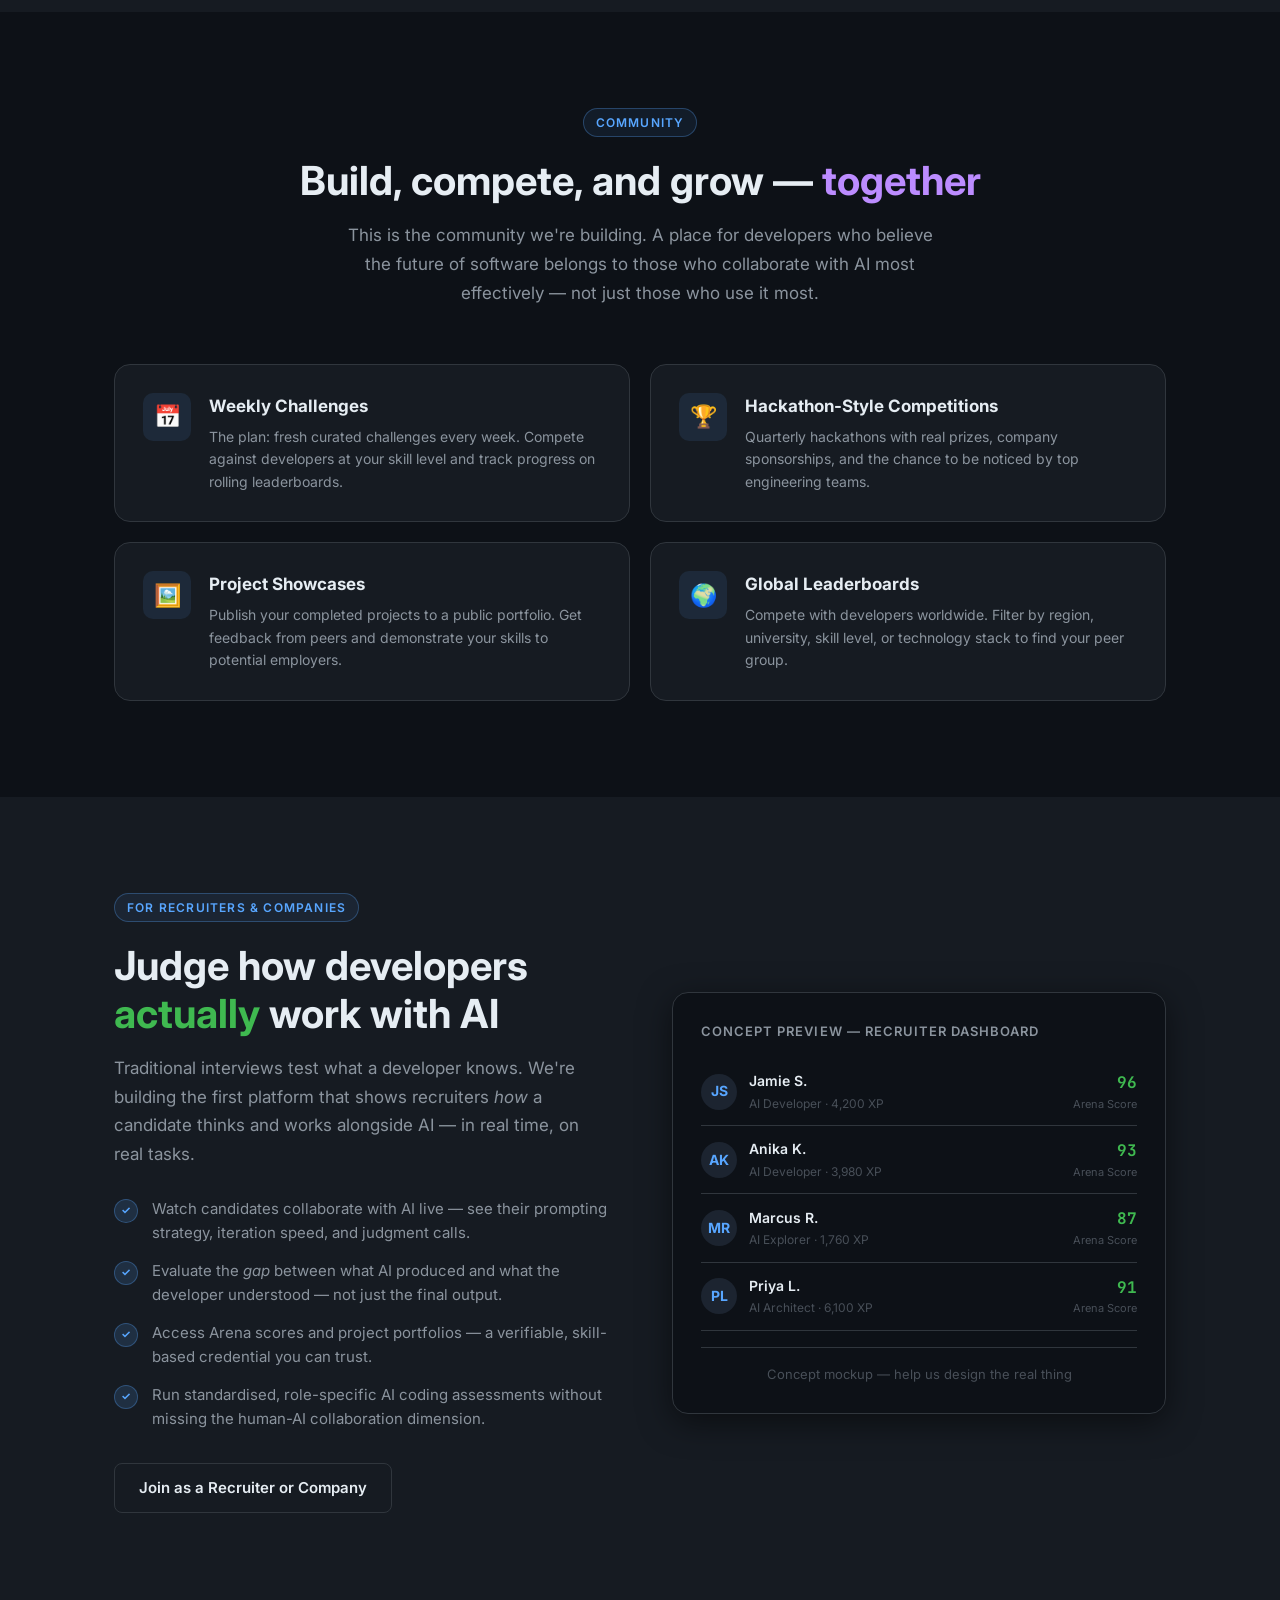
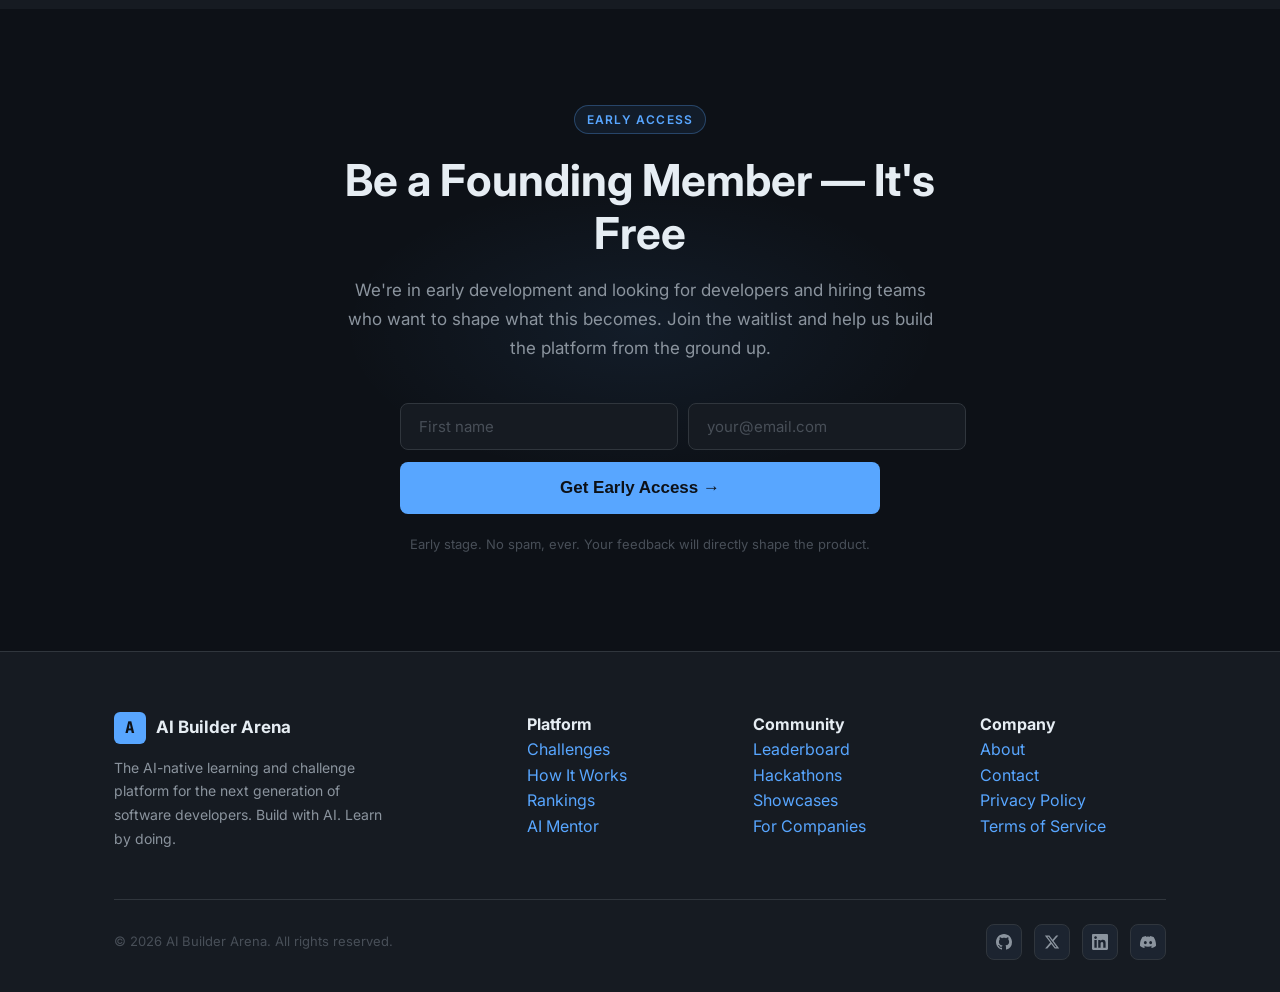
==== commit 18671ee3: "Add 'Beyond Vibe Coding' section highlighting AI judgment and scalability https://claude.ai/code/ses" ====
--- a/index.html
+++ b/index.html
@@ -216,6 +216,78 @@
 
 
 <!-- ============================================================
+     2b. Beyond Vibe Coding
+     ============================================================ -->
+<section class="section vibe-coding" id="beyond-vibe-coding" aria-label="Beyond vibe coding">
+  <div class="container">
+    <div class="text-center fade-in">
+      <div class="section-label">The Real Problem</div>
+      <h2 class="section-title">Thousands are shipping sites. <em>Few know how they work.</em></h2>
+      <p class="section-sub">
+        AI has made it trivially easy to generate code — but that's not the same as
+        understanding it. We're building the platform that closes that gap.
+      </p>
+    </div>
+
+    <div class="vibe-grid">
+
+      <div class="vibe-card fade-in">
+        <div class="vibe-icon">🏗️</div>
+        <h3>Building without understanding</h3>
+        <p>
+          Hundreds of thousands of developers are shipping products built entirely
+          on AI-generated code they've never read. When something breaks in
+          production, they're stuck — because they skipped the fundamentals.
+        </p>
+      </div>
+
+      <div class="vibe-card fade-in">
+        <div class="vibe-icon">🎯</div>
+        <h3>Know when to use AI — and when not to</h3>
+        <p>
+          The most dangerous skill gap isn't writing code — it's judgment. Knowing
+          which problems AI solves well, where it hallucinates, and when you should
+          think for yourself is what separates builders from prompt-passers.
+        </p>
+      </div>
+
+      <div class="vibe-card fade-in">
+        <div class="vibe-icon">⚠️</div>
+        <h3>Stop abusing AI</h3>
+        <p>
+          Copy-pasting AI output without review creates security holes, bloated
+          architecture, and unmaintainable code. We teach responsible AI
+          collaboration — how to review, question, and improve what AI gives you.
+        </p>
+      </div>
+
+      <div class="vibe-card fade-in">
+        <div class="vibe-icon">📈</div>
+        <h3>Learn for today's market gap</h3>
+        <p>
+          Right now there is a massive gap in the market: companies desperately need
+          developers who understand AI-augmented workflows. That gap is your
+          opportunity — if you develop the right skills before the window closes.
+        </p>
+      </div>
+
+      <div class="vibe-card vibe-card-wide fade-in">
+        <div class="vibe-icon">🚀</div>
+        <h3>Scale products — not just vibe code them</h3>
+        <p>
+          Anyone can vibe-code a prototype. Very few can take that prototype to
+          10,000 users. AI Builder Arena challenges are designed to teach you the
+          architecture, performance, and engineering principles that turn
+          AI-generated code into real, scalable software.
+        </p>
+      </div>
+
+    </div>
+  </div>
+</section>
+
+
+<!-- ============================================================
      3. How It Works
      ============================================================ -->
 <section class="section how-it-works" id="how-it-works" aria-label="How it works">
@@ -675,20 +747,14 @@
         platform from the ground up.
       </p>
 
-      <!-- Hidden iframe so Mailchimp form submits without leaving the page -->
-      <iframe name="hidden_iframe" id="hidden_iframe" style="display:none;" title="Form submission target"></iframe>
-
       <form
-        action="https://gmail.us18.list-manage.com/subscribe/post?u=b5f253b92d1f0813029722b87&id=b3de575d33"
-        method="post"
-        target="hidden_iframe"
         class="waitlist-form fade-in"
         id="waitlist-form"
       >
         <div class="waitlist-inputs">
           <input
             type="text"
-            name="FNAME"
+            name="firstName"
             class="waitlist-input"
             placeholder="First name"
             autocomplete="given-name"
@@ -696,7 +762,7 @@
           />
           <input
             type="email"
-            name="EMAIL"
+            name="email"
             class="waitlist-input"
             placeholder="your@email.com"
             required
@@ -707,10 +773,6 @@
         <button type="submit" class="btn btn-primary btn-lg waitlist-submit">
           Get Early Access →
         </button>
-        <!-- Mailchimp bot-detection honeypot — do not remove -->
-        <div aria-hidden="true" style="position:absolute;left:-5000px;">
-          <input type="text" name="b_b5f253b92d1f0813029722b87_b3de575d33" tabindex="-1" value="">
-        </div>
       </form>
 
       <div class="waitlist-success" id="waitlist-success" role="status" aria-live="polite">
--- a/styles.css
+++ b/styles.css
@@ -522,6 +522,61 @@
   line-height: 1.65;
 }
 
+/* ---------- Beyond Vibe Coding ---------- */
+.vibe-coding { background: var(--bg-secondary); }
+
+.vibe-grid {
+  display: grid;
+  grid-template-columns: 1fr 1fr;
+  gap: 24px;
+  margin-top: 56px;
+}
+
+.vibe-card {
+  background: var(--bg-primary);
+  border: 1px solid var(--border);
+  border-radius: var(--radius-lg);
+  padding: 28px;
+  position: relative;
+  overflow: hidden;
+  transition: border-color var(--transition), box-shadow var(--transition);
+}
+
+.vibe-card::before {
+  content: '';
+  position: absolute;
+  top: 0; left: 0; right: 0;
+  height: 3px;
+  border-radius: var(--radius-lg) var(--radius-lg) 0 0;
+  background: linear-gradient(90deg, var(--accent), var(--accent-purple));
+}
+
+.vibe-card-wide {
+  grid-column: 1 / -1;
+}
+
+.vibe-card:hover {
+  border-color: rgba(88, 166, 255, 0.3);
+  box-shadow: 0 4px 20px rgba(88, 166, 255, 0.08);
+}
+
+.vibe-icon {
+  font-size: 32px;
+  margin-bottom: 16px;
+}
+
+.vibe-card h3 {
+  font-size: 18px;
+  font-weight: 700;
+  margin-bottom: 10px;
+}
+
+.vibe-card p {
+  font-size: 15px;
+  color: var(--text-secondary);
+  line-height: 1.65;
+}
+
 /* ---------- How It Works ---------- */
 .how-it-works { background: var(--bg-primary); }
 
@@ -1268,6 +1323,8 @@
   .hero-inner          { grid-template-columns: 1fr; gap: 40px; }
   .hero-visual         { display: none; }
   .problem-grid        { grid-template-columns: 1fr; }
+  .vibe-grid           { grid-template-columns: 1fr; }
+  .vibe-card-wide      { grid-column: 1; }
   .steps               { grid-template-columns: repeat(2, 1fr); }
   .steps::before       { display: none; }
   .challenges-grid     { grid-template-columns: 1fr; }
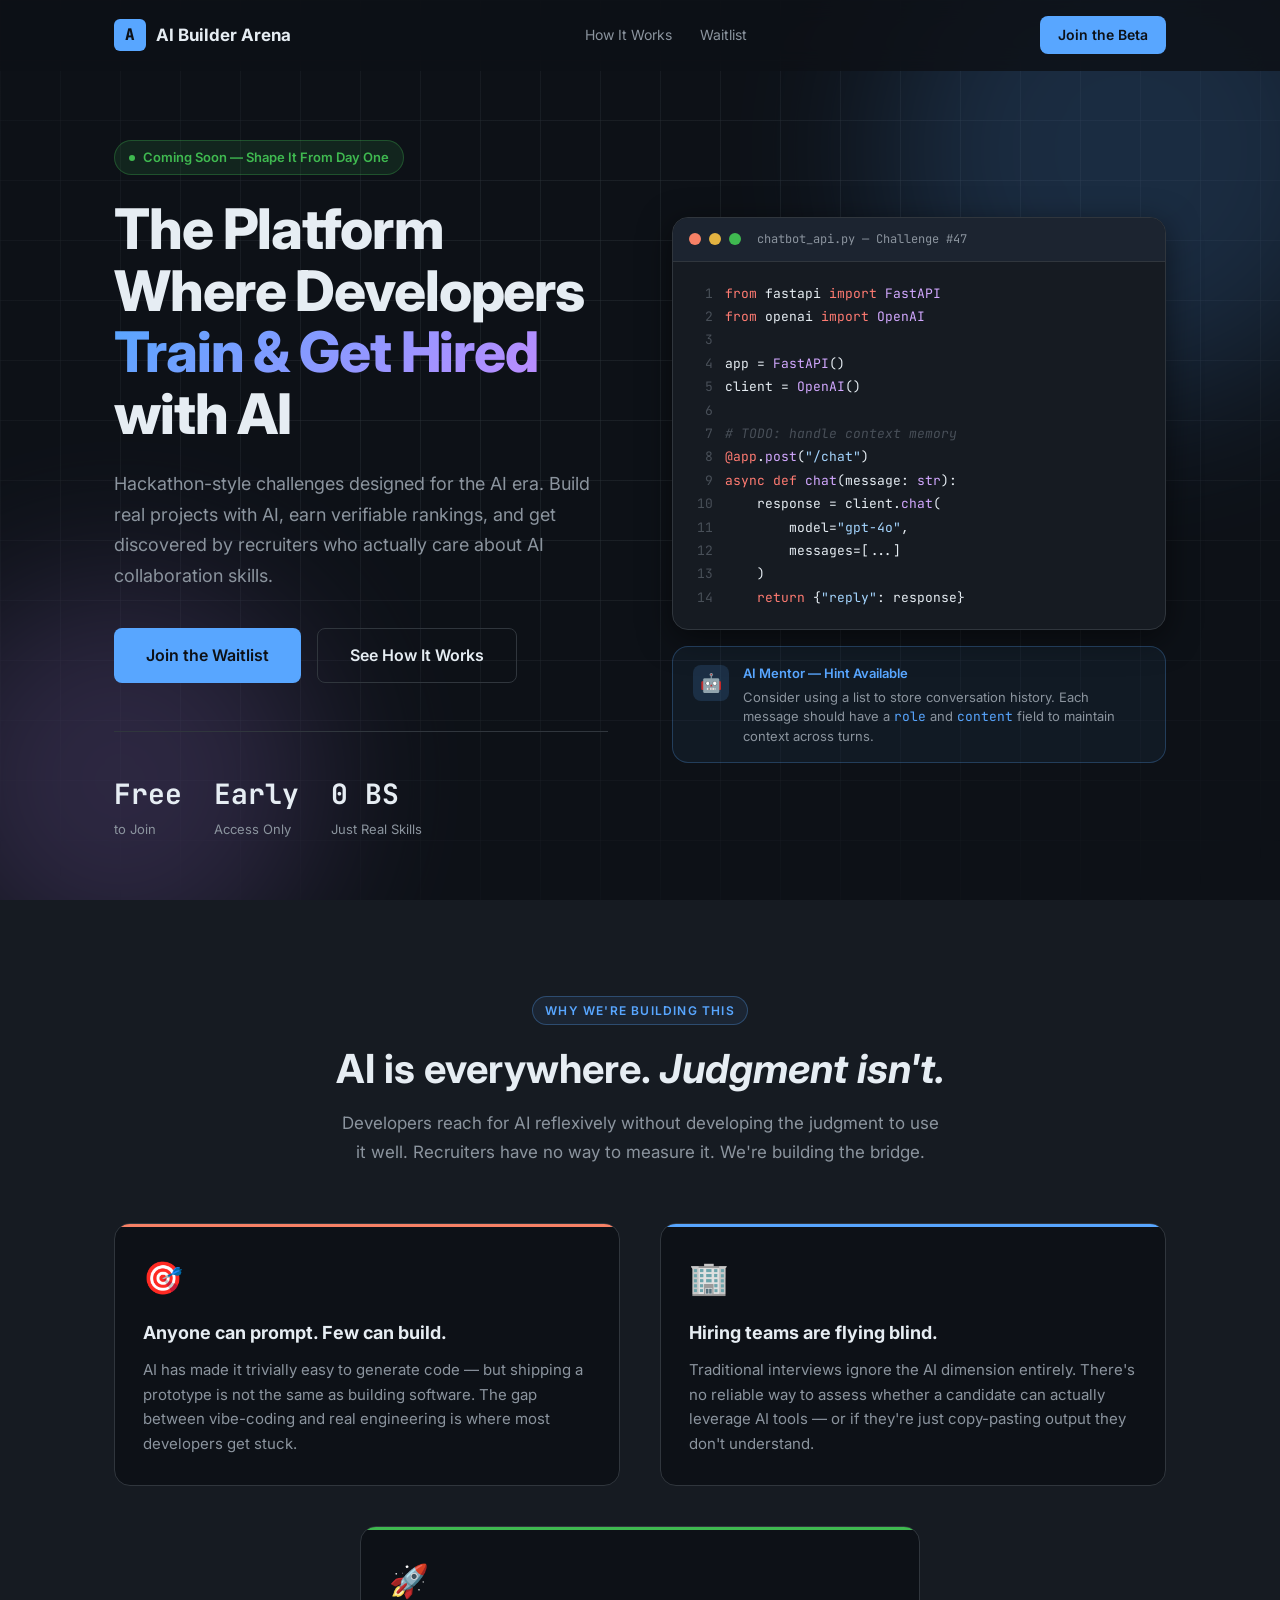
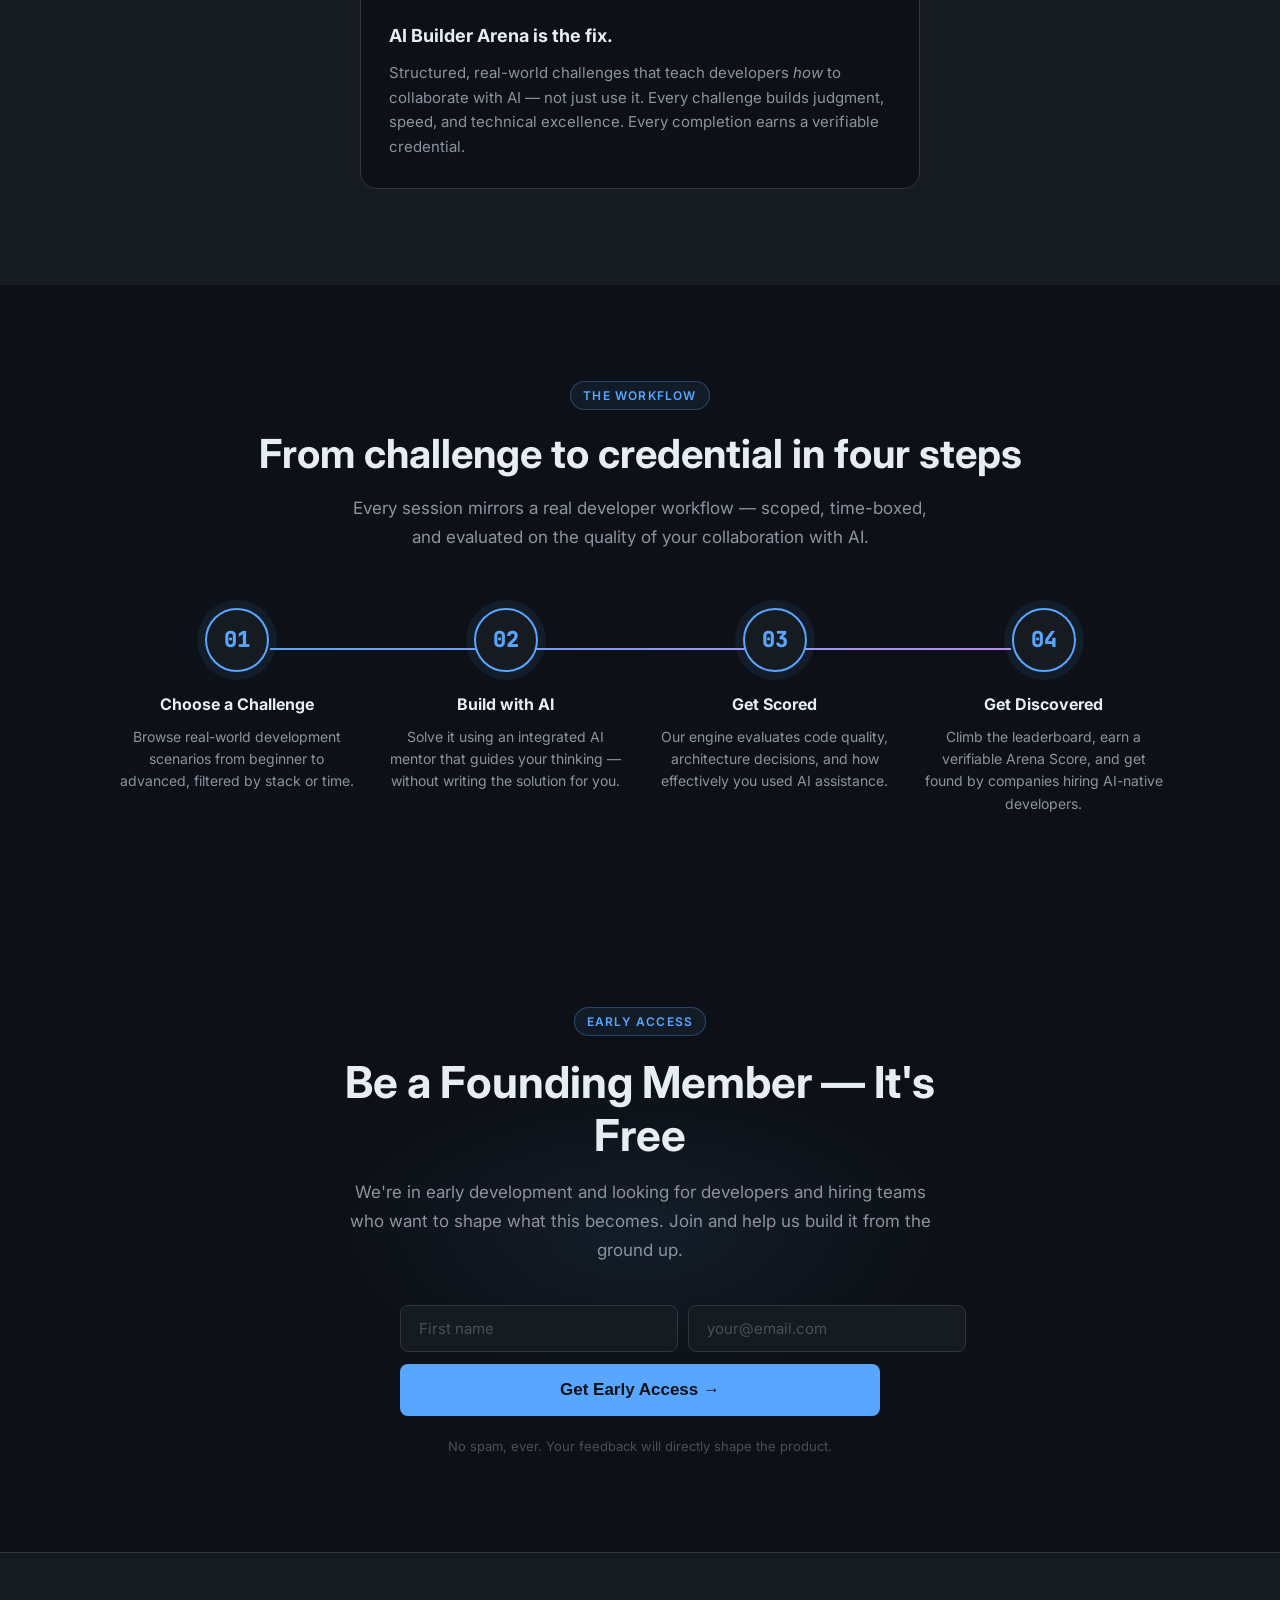
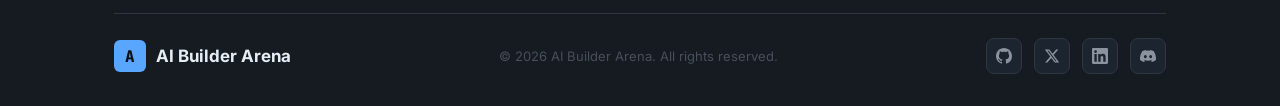
==== commit b85888b0: "Trim site to core strategy and remove email templates - Delete assets/email-template.mjml and assets" ====
--- a/index.html
+++ b/index.html
@@ -3,8 +3,8 @@
 <head>
   <meta charset="UTF-8" />
   <meta name="viewport" content="width=device-width, initial-scale=1.0" />
-  <title>AI Builder Arena — Train, Compete & Get Hired with AI</title>
-  <meta name="description" content="AI Builder Arena is an AI-native challenge platform where developers train with AI tools, compete in hackathon-style sprints, and get discovered by recruiters who care about AI collaboration skills." />
+  <title>AI Builder Arena — Train & Get Hired with AI</title>
+  <meta name="description" content="AI Builder Arena is an AI-native challenge platform where developers train with AI tools, compete in hackathon-style sprints, and get discovered by recruiters." />
 
   <!-- Fonts -->
   <link rel="preconnect" href="https://fonts.googleapis.com" />
@@ -12,9 +12,9 @@
   <link href="https://fonts.googleapis.com/css2?family=Inter:wght@400;500;600;700;800&family=JetBrains+Mono:wght@400;700&display=swap" rel="stylesheet" />
 
   <!-- Styles -->
-  <link rel="stylesheet" href="styles.css" />
-
-  <!-- Favicon (inline SVG data URI) -->
+  <link rel="stylesheet" href="assets/css/styles.css" />
+
+  <!-- Favicon -->
   <link rel="icon" href="data:image/svg+xml,<svg xmlns='http://www.w3.org/2000/svg' viewBox='0 0 32 32'><rect width='32' height='32' rx='6' fill='%2358a6ff'/><text x='16' y='23' font-size='18' font-weight='900' font-family='monospace' text-anchor='middle' fill='%230d1117'>A</text></svg>" />
 </head>
 <body>
@@ -32,13 +32,10 @@
 
       <ul class="nav-links" role="list">
         <li><a href="#how-it-works">How It Works</a></li>
-        <li><a href="#challenges">Challenges</a></li>
-        <li><a href="#rankings">Rankings</a></li>
-        <li><a href="#community">Community</a></li>
+        <li><a href="#waitlist">Waitlist</a></li>
       </ul>
 
       <div class="nav-cta">
-        <a href="#waitlist" class="btn btn-outline">Sign In</a>
         <a href="#waitlist" class="btn btn-primary">Join the Beta</a>
       </div>
 
@@ -54,9 +51,6 @@
 <!-- Mobile nav overlay -->
 <div class="mobile-nav" id="mobile-nav" role="dialog" aria-modal="true" aria-label="Mobile navigation">
   <a href="#how-it-works">How It Works</a>
-  <a href="#challenges">Challenges</a>
-  <a href="#rankings">Rankings</a>
-  <a href="#community">Community</a>
   <a href="#waitlist" class="btn btn-primary btn-lg">Join the Beta</a>
 </div>
 
@@ -155,133 +149,49 @@
 
 
 <!-- ============================================================
-     2. Problem Section
-     ============================================================ -->
-<section class="section problem" id="problem" aria-label="Problem">
+     2. The Gap
+     ============================================================ -->
+<section class="section problem" id="problem" aria-label="The problem">
   <div class="container">
     <div class="text-center fade-in">
       <div class="section-label">Why We're Building This</div>
-      <h2 class="section-title">Developers use AI — but few use it <em>well</em></h2>
+      <h2 class="section-title">AI is everywhere. <em>Judgment isn't.</em></h2>
       <p class="section-sub">
-        The rise of AI coding tools has created a gap: developers reach for AI reflexively
-        without developing the judgement to know when to rely on it and when to think
-        independently. Recruiters have no way to measure it. AI Builder Arena is being
-        built to bridge that gap.
+        Developers reach for AI reflexively without developing the judgment to use it well.
+        Recruiters have no way to measure it. We're building the bridge.
       </p>
     </div>
 
     <div class="problem-grid">
       <div class="problem-card red fade-in">
-        <div class="problem-icon">🎓</div>
-        <h3>Students lack AI collaboration skills</h3>
+        <div class="problem-icon">🎯</div>
+        <h3>Anyone can prompt. Few can build.</h3>
         <p>
-          University curricula still teach traditional problem-solving. Students who use
-          AI tools in the real world often do so without understanding how to structure
-          prompts, evaluate AI output, or know when <em>not</em> to trust it.
+          AI has made it trivially easy to generate code — but shipping a prototype is not
+          the same as building software. The gap between vibe-coding and real engineering
+          is where most developers get stuck.
         </p>
       </div>
 
       <div class="problem-card blue fade-in">
         <div class="problem-icon">🏢</div>
-        <h3>Companies can't evaluate AI-augmented developers</h3>
+        <h3>Hiring teams are flying blind.</h3>
         <p>
-          Traditional coding interviews ignore the AI dimension entirely. Hiring teams
-          have no reliable way to assess whether a candidate can leverage AI tools
-          effectively in a real development workflow.
+          Traditional interviews ignore the AI dimension entirely. There's no reliable way to
+          assess whether a candidate can actually leverage AI tools — or if they're just
+          copy-pasting output they don't understand.
         </p>
       </div>
 
-      <div class="problem-card green fade-in">
-        <div class="problem-icon">⚡</div>
-        <h3>AI Builder Arena is the solution</h3>
+      <div class="problem-card green fade-in" style="grid-column: 1 / -1; max-width: 560px; margin: 0 auto;">
+        <div class="problem-icon">🚀</div>
+        <h3>AI Builder Arena is the fix.</h3>
         <p>
-          Our platform provides structured, real-world challenges that teach developers
-          <em>how</em> to collaborate with AI — not just use it. Every challenge is
-          designed to build judgment, speed, and technical excellence.
+          Structured, real-world challenges that teach developers <em>how</em> to collaborate
+          with AI — not just use it. Every challenge builds judgment, speed, and technical
+          excellence. Every completion earns a verifiable credential.
         </p>
       </div>
-
-      <div class="problem-card blue fade-in">
-        <div class="problem-icon">📊</div>
-        <h3>No objective benchmarks exist</h3>
-        <p>
-          There is currently no universal standard for measuring AI-native development
-          skill. AI Builder Arena's ranking system provides a verifiable, skill-based
-          credential that developers can showcase to employers.
-        </p>
-      </div>
-    </div>
-  </div>
-</section>
-
-
-<!-- ============================================================
-     2b. Beyond Vibe Coding
-     ============================================================ -->
-<section class="section vibe-coding" id="beyond-vibe-coding" aria-label="Beyond vibe coding">
-  <div class="container">
-    <div class="text-center fade-in">
-      <div class="section-label">The Real Problem</div>
-      <h2 class="section-title">Thousands are shipping sites. <em>Few know how they work.</em></h2>
-      <p class="section-sub">
-        AI has made it trivially easy to generate code — but that's not the same as
-        understanding it. We're building the platform that closes that gap.
-      </p>
-    </div>
-
-    <div class="vibe-grid">
-
-      <div class="vibe-card fade-in">
-        <div class="vibe-icon">🏗️</div>
-        <h3>Building without understanding</h3>
-        <p>
-          Hundreds of thousands of developers are shipping products built entirely
-          on AI-generated code they've never read. When something breaks in
-          production, they're stuck — because they skipped the fundamentals.
-        </p>
-      </div>
-
-      <div class="vibe-card fade-in">
-        <div class="vibe-icon">🎯</div>
-        <h3>Know when to use AI — and when not to</h3>
-        <p>
-          The most dangerous skill gap isn't writing code — it's judgment. Knowing
-          which problems AI solves well, where it hallucinates, and when you should
-          think for yourself is what separates builders from prompt-passers.
-        </p>
-      </div>
-
-      <div class="vibe-card fade-in">
-        <div class="vibe-icon">⚠️</div>
-        <h3>Stop abusing AI</h3>
-        <p>
-          Copy-pasting AI output without review creates security holes, bloated
-          architecture, and unmaintainable code. We teach responsible AI
-          collaboration — how to review, question, and improve what AI gives you.
-        </p>
-      </div>
-
-      <div class="vibe-card fade-in">
-        <div class="vibe-icon">📈</div>
-        <h3>Learn for today's market gap</h3>
-        <p>
-          Right now there is a massive gap in the market: companies desperately need
-          developers who understand AI-augmented workflows. That gap is your
-          opportunity — if you develop the right skills before the window closes.
-        </p>
-      </div>
-
-      <div class="vibe-card vibe-card-wide fade-in">
-        <div class="vibe-icon">🚀</div>
-        <h3>Scale products — not just vibe code them</h3>
-        <p>
-          Anyone can vibe-code a prototype. Very few can take that prototype to
-          10,000 users. AI Builder Arena challenges are designed to teach you the
-          architecture, performance, and engineering principles that turn
-          AI-generated code into real, scalable software.
-        </p>
-      </div>
-
     </div>
   </div>
 </section>
@@ -305,25 +215,25 @@
       <div class="step fade-in">
         <div class="step-num">01</div>
         <h3>Choose a Challenge</h3>
-        <p>Browse real-world development scenarios ranging from beginner to advanced. Filter by technology stack, domain, or estimated time.</p>
+        <p>Browse real-world development scenarios from beginner to advanced, filtered by stack or time.</p>
       </div>
 
       <div class="step fade-in">
         <div class="step-num">02</div>
         <h3>Build with AI</h3>
-        <p>Solve the challenge using an integrated AI mentor that provides contextual hints, explains concepts, and helps you debug — without writing the solution for you.</p>
+        <p>Solve it using an integrated AI mentor that guides your thinking — without writing the solution for you.</p>
       </div>
 
       <div class="step fade-in">
         <div class="step-num">03</div>
-        <h3>Submit Your Project</h3>
-        <p>Push your solution for automated evaluation. Our scoring engine assesses code quality, architecture decisions, and how effectively you leveraged AI assistance.</p>
+        <h3>Get Scored</h3>
+        <p>Our engine evaluates code quality, architecture decisions, and how effectively you used AI assistance.</p>
       </div>
 
       <div class="step fade-in">
         <div class="step-num">04</div>
-        <h3>Earn Recognition</h3>
-        <p>Receive rankings, badges, and a verifiable score. Climb the global leaderboard and build a portfolio of completed AI-assisted projects.</p>
+        <h3>Get Discovered</h3>
+        <p>Climb the leaderboard, earn a verifiable Arena Score, and get found by companies hiring AI-native developers.</p>
       </div>
     </div>
   </div>
@@ -331,409 +241,7 @@
 
 
 <!-- ============================================================
-     4. Example Challenges
-     ============================================================ -->
-<section class="section challenges" id="challenges" aria-label="Example challenges">
-  <div class="container">
-    <div class="text-center fade-in">
-      <div class="section-label">Challenges</div>
-      <h2 class="section-title">Real-world projects. Real skills.</h2>
-      <p class="section-sub">
-        Each challenge is modelled on tasks developers actually face in professional
-        environments — from building APIs to debugging AI-generated code.
-      </p>
-    </div>
-
-    <div class="challenges-grid">
-
-      <article class="challenge-card fade-in">
-        <div class="challenge-header">
-          <div class="challenge-icon">🤖</div>
-          <span class="challenge-badge badge-beginner">Beginner</span>
-        </div>
-        <div class="challenge-title">Build an AI Chatbot API</div>
-        <div class="challenge-desc">
-          Design and implement a RESTful chatbot API using an LLM provider.
-          Handle conversation history, rate limiting, and response streaming.
-        </div>
-        <div class="challenge-meta">
-          <span>⏱ 2–3 hours</span>
-          <span>🐍 Python / Node.js</span>
-          <span>⭐ 120 XP</span>
-        </div>
-      </article>
-
-      <article class="challenge-card fade-in">
-        <div class="challenge-header">
-          <div class="challenge-icon">🐛</div>
-          <span class="challenge-badge badge-intermediate">Intermediate</span>
-        </div>
-        <div class="challenge-title">Debug an AI-Generated Backend</div>
-        <div class="challenge-desc">
-          You're handed an AI-generated codebase full of subtle bugs.
-          Identify the issues, understand why AI made those mistakes, and fix them systematically.
-        </div>
-        <div class="challenge-meta">
-          <span>⏱ 3–4 hours</span>
-          <span>🌐 Full Stack</span>
-          <span>⭐ 240 XP</span>
-        </div>
-      </article>
-
-      <article class="challenge-card fade-in">
-        <div class="challenge-header">
-          <div class="challenge-icon">⚙️</div>
-          <span class="challenge-badge badge-intermediate">Intermediate</span>
-        </div>
-        <div class="challenge-title">Create an Automation Workflow</div>
-        <div class="challenge-desc">
-          Build an end-to-end automation pipeline that ingests data, processes it with
-          an AI model, and triggers downstream actions — all orchestrated with AI assistance.
-        </div>
-        <div class="challenge-meta">
-          <span>⏱ 4–5 hours</span>
-          <span>☁️ Cloud / DevOps</span>
-          <span>⭐ 280 XP</span>
-        </div>
-      </article>
-
-      <article class="challenge-card fade-in">
-        <div class="challenge-header">
-          <div class="challenge-icon">🚀</div>
-          <span class="challenge-badge badge-advanced">Advanced</span>
-        </div>
-        <div class="challenge-title">Build a Startup MVP with AI</div>
-        <div class="challenge-desc">
-          Take a product brief and go from idea to deployed MVP in a single session.
-          Use AI tools to accelerate design, architecture, and implementation decisions.
-        </div>
-        <div class="challenge-meta">
-          <span>⏱ 6–8 hours</span>
-          <span>🏗 System Design</span>
-          <span>⭐ 500 XP</span>
-        </div>
-      </article>
-
-    </div>
-  </div>
-</section>
-
-
-<!-- ============================================================
-     5. AI Mentor Feature
-     ============================================================ -->
-<section class="section ai-mentor" id="ai-mentor" aria-label="AI Mentor feature">
-  <div class="container">
-    <div class="mentor-inner">
-
-      <!-- Left: copy -->
-      <div class="fade-in">
-        <div class="section-label">AI Mentor</div>
-        <h2 class="section-title">Your always-on AI <span class="accent">learning companion</span></h2>
-        <p class="section-sub">
-          Unlike autocomplete tools that just hand you code, the AI Mentor on
-          AI Builder Arena is designed to guide your thinking — not replace it.
-          It helps you learn faster without robbing you of the growth.
-        </p>
-
-        <div class="mentor-features">
-          <div class="mentor-feature">
-            <div class="mentor-feature-icon">💡</div>
-            <div>
-              <div class="mentor-feature-title">Contextual Hints</div>
-              <div class="mentor-feature-text">Get nudges in the right direction without having the solution handed to you.</div>
-            </div>
-          </div>
-
-          <div class="mentor-feature">
-            <div class="mentor-feature-icon">📚</div>
-            <div>
-              <div class="mentor-feature-title">Concept Explanations</div>
-              <div class="mentor-feature-text">Ask why something works — get a clear, concise explanation tied to your specific code.</div>
-            </div>
-          </div>
-
-          <div class="mentor-feature">
-            <div class="mentor-feature-icon">🔍</div>
-            <div>
-              <div class="mentor-feature-title">Debug Assistance</div>
-              <div class="mentor-feature-text">Describe a bug and get guided through the debugging process step-by-step.</div>
-            </div>
-          </div>
-
-          <div class="mentor-feature">
-            <div class="mentor-feature-icon">🏛️</div>
-            <div>
-              <div class="mentor-feature-title">Architecture Guidance</div>
-              <div class="mentor-feature-text">Discuss trade-offs in system design and get expert-level recommendations for your use case.</div>
-            </div>
-          </div>
-        </div>
-      </div>
-
-      <!-- Right: chat mockup -->
-      <div class="mentor-chat fade-in">
-        <div class="chat-bar">
-          <div class="chat-bar-indicator" aria-hidden="true"></div>
-          <div class="chat-bar-title">AI Mentor</div>
-          <div class="chat-bar-sub">Challenge #47 • Active</div>
-        </div>
-
-        <div class="chat-messages" aria-label="Sample AI Mentor conversation">
-          <div class="chat-msg">
-            <div class="chat-avatar ai" aria-hidden="true">AI</div>
-            <div class="chat-bubble ai">
-              I see you're building the <code style="color:var(--accent)">/chat</code> endpoint. Before adding context memory, can you tell me what data structure you'd use to store a sequence of messages?
-            </div>
-          </div>
-
-          <div class="chat-msg user">
-            <div class="chat-avatar user" aria-hidden="true">Me</div>
-            <div class="chat-bubble user">
-              A list? Each item would hold the role and the message content.
-            </div>
-          </div>
-
-          <div class="chat-msg">
-            <div class="chat-avatar ai" aria-hidden="true">AI</div>
-            <div class="chat-bubble ai">
-              Exactly right. 🎯 Now, the OpenAI API expects each message as a dict with <code style="color:var(--accent)">role</code> and <code style="color:var(--accent)">content</code> keys. Try initialising an empty list and appending to it on each turn. What do you think could go wrong if you never trim that list?
-            </div>
-          </div>
-
-          <div class="chat-msg user">
-            <div class="chat-avatar user" aria-hidden="true">Me</div>
-            <div class="chat-bubble user">
-              It would exceed the context window limit!
-            </div>
-          </div>
-        </div>
-
-        <div class="chat-input-row" aria-label="Chat input">
-          <div class="chat-input-field" role="textbox" aria-label="Type a message">Ask the AI Mentor something…</div>
-          <div class="chat-input-send" aria-hidden="true">↑</div>
-        </div>
-      </div>
-
-    </div>
-  </div>
-</section>
-
-
-<!-- ============================================================
-     6. Builder Ranking System
-     ============================================================ -->
-<section class="section rankings" id="rankings" aria-label="Builder ranking system">
-  <div class="container">
-    <div class="text-center fade-in">
-      <div class="section-label">Ranking System</div>
-      <h2 class="section-title">Track your journey from <span class="accent">Beginner</span> to <span class="accent-orange">AI Founder</span></h2>
-      <p class="section-sub">
-        Every challenge you complete earns XP and moves you up the ladder.
-        Each rank represents a real milestone in your AI-native development journey.
-      </p>
-    </div>
-
-    <div class="ranks-grid">
-
-      <div class="rank-card r1 fade-in">
-        <div class="rank-emoji">🌱</div>
-        <div class="rank-name">Beginner Builder</div>
-        <div class="rank-desc">Getting started — learning the fundamentals of AI-assisted development.</div>
-        <span class="rank-xp">0 – 500 XP</span>
-      </div>
-
-      <div class="rank-card r2 fade-in">
-        <div class="rank-emoji">🔭</div>
-        <div class="rank-name">AI Explorer</div>
-        <div class="rank-desc">Experimenting with AI tools and developing workflow intuition.</div>
-        <span class="rank-xp">500 – 2,000 XP</span>
-      </div>
-
-      <div class="rank-card r3 fade-in">
-        <div class="rank-emoji">💻</div>
-        <div class="rank-name">AI Developer</div>
-        <div class="rank-desc">Confidently building real-world projects with AI collaboration.</div>
-        <span class="rank-xp">2,000 – 5,000 XP</span>
-      </div>
-
-      <div class="rank-card r4 fade-in">
-        <div class="rank-emoji">🏛️</div>
-        <div class="rank-name">AI Architect</div>
-        <div class="rank-desc">Designing scalable systems and mentoring the community.</div>
-        <span class="rank-xp">5,000 – 12,000 XP</span>
-      </div>
-
-      <div class="rank-card r5 fade-in">
-        <div class="rank-emoji">🚀</div>
-        <div class="rank-name">AI Founder</div>
-        <div class="rank-desc">Top 1% — elite builders who ship products and lead the AI-native generation.</div>
-        <span class="rank-xp">12,000+ XP</span>
-      </div>
-
-    </div>
-  </div>
-</section>
-
-
-<!-- ============================================================
-     7. Community
-     ============================================================ -->
-<section class="section community" id="community" aria-label="Community">
-  <div class="container">
-    <div class="text-center fade-in">
-      <div class="section-label">Community</div>
-      <h2 class="section-title">Build, compete, and grow — <span class="accent-purple">together</span></h2>
-      <p class="section-sub">
-        This is the community we're building. A place for developers who believe the
-        future of software belongs to those who collaborate with AI most effectively —
-        not just those who use it most.
-      </p>
-    </div>
-
-    <div class="community-grid">
-
-      <div class="community-card fade-in">
-        <div class="community-icon">📅</div>
-        <div>
-          <h3>Weekly Challenges</h3>
-          <p>The plan: fresh curated challenges every week. Compete against developers at your skill level and track progress on rolling leaderboards.</p>
-        </div>
-      </div>
-
-      <div class="community-card fade-in">
-        <div class="community-icon">🏆</div>
-        <div>
-          <h3>Hackathon-Style Competitions</h3>
-          <p>Quarterly hackathons with real prizes, company sponsorships, and the chance to be noticed by top engineering teams.</p>
-        </div>
-      </div>
-
-      <div class="community-card fade-in">
-        <div class="community-icon">🖼️</div>
-        <div>
-          <h3>Project Showcases</h3>
-          <p>Publish your completed projects to a public portfolio. Get feedback from peers and demonstrate your skills to potential employers.</p>
-        </div>
-      </div>
-
-      <div class="community-card fade-in">
-        <div class="community-icon">🌍</div>
-        <div>
-          <h3>Global Leaderboards</h3>
-          <p>Compete with developers worldwide. Filter by region, university, skill level, or technology stack to find your peer group.</p>
-        </div>
-      </div>
-
-    </div>
-  </div>
-</section>
-
-
-<!-- ============================================================
-     8. Future Hiring Opportunities
-     ============================================================ -->
-<section class="section hiring" id="hiring" aria-label="Hiring opportunities">
-  <div class="container">
-    <div class="hiring-inner">
-
-      <div class="fade-in">
-        <div class="section-label">For Recruiters & Companies</div>
-        <h2 class="section-title">Judge how developers <span class="accent-green">actually</span> work with AI</h2>
-        <p class="section-sub">
-          Traditional interviews test what a developer knows. We're building the first
-          platform that shows recruiters <em>how</em> a candidate thinks and works
-          alongside AI — in real time, on real tasks.
-        </p>
-
-        <div class="hiring-points">
-          <div class="hiring-point">
-            <div class="hiring-point-bullet">✓</div>
-            <p>Watch candidates collaborate with AI live — see their prompting strategy, iteration speed, and judgment calls.</p>
-          </div>
-          <div class="hiring-point">
-            <div class="hiring-point-bullet">✓</div>
-            <p>Evaluate the <em>gap</em> between what AI produced and what the developer understood — not just the final output.</p>
-          </div>
-          <div class="hiring-point">
-            <div class="hiring-point-bullet">✓</div>
-            <p>Access Arena scores and project portfolios — a verifiable, skill-based credential you can trust.</p>
-          </div>
-          <div class="hiring-point">
-            <div class="hiring-point-bullet">✓</div>
-            <p>Run standardised, role-specific AI coding assessments without missing the human-AI collaboration dimension.</p>
-          </div>
-        </div>
-
-        <div style="margin-top: 32px;">
-          <a href="#waitlist" class="btn btn-outline">Join as a Recruiter or Company</a>
-        </div>
-      </div>
-
-      <!-- Candidate leaderboard mockup -->
-      <div class="hiring-visual fade-in">
-        <div class="hiring-visual-title">Concept Preview — Recruiter Dashboard</div>
-
-        <div class="candidate-row">
-          <div class="candidate-avatar">JS</div>
-          <div>
-            <div class="candidate-name">Jamie S.</div>
-            <div class="candidate-role">AI Developer · 4,200 XP</div>
-          </div>
-          <div class="candidate-score">
-            <div class="candidate-score-val">96</div>
-            <div class="candidate-score-label">Arena Score</div>
-          </div>
-        </div>
-
-        <div class="candidate-row">
-          <div class="candidate-avatar">AK</div>
-          <div>
-            <div class="candidate-name">Anika K.</div>
-            <div class="candidate-role">AI Developer · 3,980 XP</div>
-          </div>
-          <div class="candidate-score">
-            <div class="candidate-score-val">93</div>
-            <div class="candidate-score-label">Arena Score</div>
-          </div>
-        </div>
-
-        <div class="candidate-row">
-          <div class="candidate-avatar">MR</div>
-          <div>
-            <div class="candidate-name">Marcus R.</div>
-            <div class="candidate-role">AI Explorer · 1,760 XP</div>
-          </div>
-          <div class="candidate-score">
-            <div class="candidate-score-val">87</div>
-            <div class="candidate-score-label">Arena Score</div>
-          </div>
-        </div>
-
-        <div class="candidate-row">
-          <div class="candidate-avatar">PL</div>
-          <div>
-            <div class="candidate-name">Priya L.</div>
-            <div class="candidate-role">AI Architect · 6,100 XP</div>
-          </div>
-          <div class="candidate-score">
-            <div class="candidate-score-val">91</div>
-            <div class="candidate-score-label">Arena Score</div>
-          </div>
-        </div>
-
-        <div style="margin-top: 16px; padding-top: 16px; border-top: 1px solid var(--border); font-size: 13px; color: var(--text-muted); text-align: center;">
-          Concept mockup — help us design the real thing
-        </div>
-      </div>
-
-    </div>
-  </div>
-</section>
-
-
-<!-- ============================================================
-     9. Waitlist
+     4. Waitlist
      ============================================================ -->
 <section class="section waitlist" id="waitlist" aria-label="Join the waitlist">
   <div class="waitlist-glow" aria-hidden="true"></div>
@@ -743,14 +251,10 @@
       <h2 class="section-title fade-in">Be a Founding Member — It's Free</h2>
       <p class="section-sub fade-in">
         We're in early development and looking for developers and hiring teams who
-        want to shape what this becomes. Join the waitlist and help us build the
-        platform from the ground up.
+        want to shape what this becomes. Join and help us build it from the ground up.
       </p>
 
-      <form
-        class="waitlist-form fade-in"
-        id="waitlist-form"
-      >
+      <form class="waitlist-form fade-in" id="waitlist-form">
         <div class="waitlist-inputs">
           <input
             type="text"
@@ -779,70 +283,28 @@
         You're on the list! We'll reach out personally as we build — thank you for believing in this early.
       </div>
 
-      <p class="waitlist-note fade-in">Early stage. No spam, ever. Your feedback will directly shape the product.</p>
+      <p class="waitlist-note fade-in">No spam, ever. Your feedback will directly shape the product.</p>
     </div>
   </div>
 </section>
 
 
 <!-- ============================================================
-     10. Footer
+     5. Footer
      ============================================================ -->
 <footer class="footer" id="footer" aria-label="Site footer">
   <div class="container">
-    <div class="footer-grid">
-
-      <div class="footer-brand">
-        <a href="#" class="nav-logo" aria-label="AI Builder Arena home">
-          <div class="nav-logo-icon" aria-hidden="true">A</div>
-          AI Builder Arena
-        </a>
-        <p>
-          The AI-native learning and challenge platform for the next generation
-          of software developers. Build with AI. Learn by doing.
-        </p>
-      </div>
-
-      <nav aria-label="Platform links">
-        <h4>Platform</h4>
-        <ul role="list">
-          <li><a href="#challenges">Challenges</a></li>
-          <li><a href="#how-it-works">How It Works</a></li>
-          <li><a href="#rankings">Rankings</a></li>
-          <li><a href="#ai-mentor">AI Mentor</a></li>
-        </ul>
-      </nav>
-
-      <nav aria-label="Community links">
-        <h4>Community</h4>
-        <ul role="list">
-          <li><a href="#community">Leaderboard</a></li>
-          <li><a href="#community">Hackathons</a></li>
-          <li><a href="#community">Showcases</a></li>
-          <li><a href="#hiring">For Companies</a></li>
-        </ul>
-      </nav>
-
-      <nav aria-label="Company links">
-        <h4>Company</h4>
-        <ul role="list">
-          <li><a href="#problem">About</a></li>
-          <li><a href="#waitlist">Contact</a></li>
-          <li><a href="#waitlist">Privacy Policy</a></li>
-          <li><a href="#waitlist">Terms of Service</a></li>
-        </ul>
-      </nav>
-
-    </div>
-
     <div class="footer-bottom">
-      <p class="footer-bottom-text">
-        © 2026 AI Builder Arena. All rights reserved.
-      </p>
+      <a href="#" class="nav-logo" aria-label="AI Builder Arena home">
+        <div class="nav-logo-icon" aria-hidden="true">A</div>
+        AI Builder Arena
+      </a>
+
+      <p class="footer-bottom-text">© 2026 AI Builder Arena. All rights reserved.</p>
 
       <div class="social-links" aria-label="Social media links">
         <!-- GitHub -->
-        <a href="#" class="social-link" aria-label="GitHub">
+        <a href="https://github.com/Smuthusivam/ai-builder-arena" class="social-link" aria-label="GitHub">
           <svg width="16" height="16" viewBox="0 0 16 16" fill="currentColor" aria-hidden="true">
             <path d="M8 0C3.58 0 0 3.58 0 8c0 3.54 2.29 6.53 5.47 7.59.4.07.55-.17.55-.38 0-.19-.01-.82-.01-1.49-2.01.37-2.53-.49-2.69-.94-.09-.23-.48-.94-.82-1.13-.28-.15-.68-.52-.01-.53.63-.01 1.08.58 1.23.82.72 1.21 1.87.87 2.33.66.07-.52.28-.87.51-1.07-1.78-.2-3.64-.89-3.64-3.95 0-.87.31-1.59.82-2.15-.08-.2-.36-1.02.08-2.12 0 0 .67-.21 2.2.82.64-.18 1.32-.27 2-.27.68 0 1.36.09 2 .27 1.53-1.04 2.2-.82 2.2-.82.44 1.1.16 1.92.08 2.12.51.56.82 1.27.82 2.15 0 3.07-1.87 3.75-3.65 3.95.29.25.54.73.54 1.48 0 1.07-.01 1.93-.01 2.2 0 .21.15.46.55.38A8.013 8.013 0 0016 8c0-4.42-3.58-8-8-8z"/>
           </svg>
@@ -871,6 +333,6 @@
 </footer>
 
 <!-- Scripts -->
-<script src="script.js"></script>
+<script src="assets/js/script.js"></script>
 </body>
 </html>
--- a/assets/css/styles.css
+++ b/assets/css/styles.css
@@ -0,0 +1,1374 @@
+/* ============================================================
+   AI Builder Arena — Landing Page Styles
+   Dark, modern developer / tech-startup aesthetic
+   ============================================================ */
+
+/* ---------- CSS Custom Properties ---------- */
+:root {
+  --bg-primary:   #0d1117;
+  --bg-secondary: #161b22;
+  --bg-card:      #1c2430;
+  --border:       #30363d;
+  --accent:       #58a6ff;
+  --accent-green: #3fb950;
+  --accent-purple:#bc8cff;
+  --accent-orange:#f78166;
+  --text-primary: #e6edf3;
+  --text-secondary:#8b949e;
+  --text-muted:   #484f58;
+  --gradient-hero: linear-gradient(135deg, #0d1117 0%, #161b22 50%, #0d1117 100%);
+  --font-mono:    'JetBrains Mono', 'Fira Code', 'Courier New', monospace;
+  --font-sans:    'Inter', -apple-system, BlinkMacSystemFont, 'Segoe UI', sans-serif;
+  --radius:       8px;
+  --radius-lg:    16px;
+  --transition:   0.2s ease;
+  --shadow:       0 1px 3px rgba(0,0,0,0.4), 0 4px 16px rgba(0,0,0,0.3);
+  --shadow-lg:    0 8px 32px rgba(0,0,0,0.5);
+}
+
+/* ---------- Reset & Base ---------- */
+*, *::before, *::after { box-sizing: border-box; margin: 0; padding: 0; }
+
+html { scroll-behavior: smooth; }
+
+body {
+  font-family: var(--font-sans);
+  background: var(--bg-primary);
+  color: var(--text-primary);
+  line-height: 1.6;
+  overflow-x: hidden;
+}
+
+img { max-width: 100%; display: block; }
+
+a { color: var(--accent); text-decoration: none; transition: color var(--transition); }
+a:hover { color: #79c0ff; }
+
+ul { list-style: none; }
+
+/* ---------- Utility ---------- */
+.container {
+  max-width: 1100px;
+  margin: 0 auto;
+  padding: 0 24px;
+}
+
+.section {
+  padding: 96px 0;
+}
+
+.section-label {
+  display: inline-block;
+  font-size: 12px;
+  font-weight: 600;
+  letter-spacing: 0.1em;
+  text-transform: uppercase;
+  color: var(--accent);
+  border: 1px solid rgba(88, 166, 255, 0.3);
+  background: rgba(88, 166, 255, 0.08);
+  padding: 4px 12px;
+  border-radius: 20px;
+  margin-bottom: 20px;
+}
+
+.section-title {
+  font-size: clamp(28px, 4vw, 40px);
+  font-weight: 700;
+  line-height: 1.2;
+  color: var(--text-primary);
+  margin-bottom: 16px;
+}
+
+.section-sub {
+  font-size: 17px;
+  color: var(--text-secondary);
+  max-width: 600px;
+  line-height: 1.7;
+}
+
+.text-center { text-align: center; }
+.text-center .section-sub { margin: 0 auto; }
+
+/* Accent colours */
+.accent       { color: var(--accent); }
+.accent-green { color: var(--accent-green); }
+.accent-purple{ color: var(--accent-purple); }
+.accent-orange{ color: var(--accent-orange); }
+
+/* ---------- Buttons ---------- */
+.btn {
+  display: inline-flex;
+  align-items: center;
+  gap: 8px;
+  padding: 12px 24px;
+  border-radius: var(--radius);
+  font-size: 15px;
+  font-weight: 600;
+  cursor: pointer;
+  transition: all var(--transition);
+  border: none;
+  white-space: nowrap;
+}
+
+.btn-primary {
+  background: var(--accent);
+  color: #0d1117;
+}
+.btn-primary:hover {
+  background: #79c0ff;
+  color: #0d1117;
+  transform: translateY(-1px);
+  box-shadow: 0 4px 20px rgba(88, 166, 255, 0.35);
+}
+
+.btn-outline {
+  background: transparent;
+  color: var(--text-primary);
+  border: 1px solid var(--border);
+}
+.btn-outline:hover {
+  background: var(--bg-card);
+  border-color: var(--accent);
+  color: var(--accent);
+  transform: translateY(-1px);
+}
+
+.btn-lg { padding: 14px 32px; font-size: 16px; }
+
+/* ---------- Nav ---------- */
+.nav {
+  position: fixed;
+  top: 0;
+  left: 0;
+  right: 0;
+  z-index: 100;
+  padding: 16px 0;
+  background: rgba(13, 17, 23, 0.85);
+  backdrop-filter: blur(12px);
+  -webkit-backdrop-filter: blur(12px);
+  border-bottom: 1px solid transparent;
+  transition: border-color var(--transition), background var(--transition);
+}
+
+.nav.scrolled {
+  border-bottom-color: var(--border);
+  background: rgba(13, 17, 23, 0.95);
+}
+
+.nav-inner {
+  display: flex;
+  align-items: center;
+  justify-content: space-between;
+  gap: 24px;
+}
+
+.nav-logo {
+  display: flex;
+  align-items: center;
+  gap: 10px;
+  font-weight: 700;
+  font-size: 17px;
+  color: var(--text-primary);
+}
+
+.nav-logo-icon {
+  width: 32px;
+  height: 32px;
+  background: var(--accent);
+  border-radius: 6px;
+  display: flex;
+  align-items: center;
+  justify-content: center;
+  color: #0d1117;
+  font-size: 16px;
+  font-weight: 900;
+  font-family: var(--font-mono);
+}
+
+.nav-links {
+  display: flex;
+  align-items: center;
+  gap: 28px;
+}
+
+.nav-links a {
+  font-size: 14px;
+  color: var(--text-secondary);
+  transition: color var(--transition);
+}
+
+.nav-links a:hover { color: var(--text-primary); }
+
+.nav-cta { display: flex; gap: 12px; align-items: center; }
+
+.nav-cta .btn { padding: 8px 18px; font-size: 14px; }
+
+/* Hamburger — mobile only */
+.nav-hamburger {
+  display: none;
+  flex-direction: column;
+  gap: 5px;
+  background: none;
+  border: none;
+  cursor: pointer;
+  padding: 4px;
+}
+.nav-hamburger span {
+  display: block;
+  width: 24px;
+  height: 2px;
+  background: var(--text-secondary);
+  border-radius: 2px;
+  transition: transform 0.3s, opacity 0.3s;
+}
+.nav-hamburger.open span:nth-child(1) { transform: translateY(7px) rotate(45deg); }
+.nav-hamburger.open span:nth-child(2) { opacity: 0; }
+.nav-hamburger.open span:nth-child(3) { transform: translateY(-7px) rotate(-45deg); }
+
+/* ---------- Hero ---------- */
+.hero {
+  min-height: 100vh;
+  display: flex;
+  align-items: center;
+  position: relative;
+  overflow: hidden;
+  padding-top: 80px;
+}
+
+/* Animated grid background */
+.hero-grid {
+  position: absolute;
+  inset: 0;
+  background-image:
+    linear-gradient(rgba(48, 54, 61, 0.4) 1px, transparent 1px),
+    linear-gradient(90deg, rgba(48, 54, 61, 0.4) 1px, transparent 1px);
+  --grid-mask: radial-gradient(ellipse 80% 70% at 50% 40%, black 30%, transparent 100%);
+  background-size: 60px 60px;
+  mask-image: var(--grid-mask);
+  -webkit-mask-image: var(--grid-mask);
+}
+
+/* Glowing blobs */
+.hero-glow {
+  position: absolute;
+  border-radius: 50%;
+  filter: blur(80px);
+  opacity: 0.18;
+  pointer-events: none;
+  animation: pulse 6s ease-in-out infinite;
+}
+
+.hero-glow-1 {
+  width: 500px;
+  height: 500px;
+  background: var(--accent);
+  top: -100px;
+  right: -100px;
+  animation-delay: 0s;
+}
+
+.hero-glow-2 {
+  width: 400px;
+  height: 400px;
+  background: var(--accent-purple);
+  bottom: -80px;
+  left: -80px;
+  animation-delay: 3s;
+}
+
+@keyframes pulse {
+  0%, 100% { opacity: 0.12; transform: scale(1); }
+  50%       { opacity: 0.22; transform: scale(1.08); }
+}
+
+.hero-inner {
+  position: relative;
+  z-index: 2;
+  display: grid;
+  grid-template-columns: 1fr 1fr;
+  gap: 64px;
+  align-items: center;
+}
+
+.hero-badge {
+  display: inline-flex;
+  align-items: center;
+  gap: 8px;
+  background: rgba(63, 185, 80, 0.12);
+  border: 1px solid rgba(63, 185, 80, 0.3);
+  color: var(--accent-green);
+  padding: 6px 14px;
+  border-radius: 20px;
+  font-size: 13px;
+  font-weight: 600;
+  margin-bottom: 24px;
+}
+
+.hero-badge::before {
+  content: '';
+  width: 6px;
+  height: 6px;
+  background: var(--accent-green);
+  border-radius: 50%;
+  animation: blink 2s ease-in-out infinite;
+}
+
+@keyframes blink {
+  0%, 100% { opacity: 1; }
+  50%       { opacity: 0.3; }
+}
+
+.hero-title {
+  font-size: clamp(36px, 5vw, 56px);
+  font-weight: 800;
+  line-height: 1.1;
+  letter-spacing: -0.02em;
+  margin-bottom: 24px;
+}
+
+.hero-title .highlight {
+  background: linear-gradient(135deg, var(--accent) 0%, var(--accent-purple) 100%);
+  -webkit-background-clip: text;
+  -webkit-text-fill-color: transparent;
+  background-clip: text;
+}
+
+.hero-sub {
+  font-size: 18px;
+  color: var(--text-secondary);
+  line-height: 1.7;
+  margin-bottom: 36px;
+  max-width: 480px;
+}
+
+.hero-actions {
+  display: flex;
+  gap: 16px;
+  flex-wrap: wrap;
+}
+
+.hero-stats {
+  display: flex;
+  gap: 32px;
+  margin-top: 48px;
+  padding-top: 40px;
+  border-top: 1px solid var(--border);
+}
+
+.hero-stat-value {
+  font-size: 28px;
+  font-weight: 700;
+  color: var(--text-primary);
+  font-family: var(--font-mono);
+}
+
+.hero-stat-label {
+  font-size: 13px;
+  color: var(--text-secondary);
+  margin-top: 2px;
+}
+
+/* Code window mockup */
+.hero-visual {
+  display: flex;
+  flex-direction: column;
+  gap: 16px;
+}
+
+.code-window {
+  background: var(--bg-secondary);
+  border: 1px solid var(--border);
+  border-radius: var(--radius-lg);
+  overflow: hidden;
+  box-shadow: var(--shadow-lg);
+  animation: float 4s ease-in-out infinite;
+}
+
+@keyframes float {
+  0%, 100% { transform: translateY(0); }
+  50%       { transform: translateY(-8px); }
+}
+
+.code-window-bar {
+  background: var(--bg-card);
+  padding: 12px 16px;
+  display: flex;
+  align-items: center;
+  gap: 8px;
+  border-bottom: 1px solid var(--border);
+}
+
+.code-window-dot {
+  width: 12px;
+  height: 12px;
+  border-radius: 50%;
+}
+.code-window-dot:nth-child(1) { background: #f78166; }
+.code-window-dot:nth-child(2) { background: #e3b341; }
+.code-window-dot:nth-child(3) { background: #3fb950; }
+
+.code-window-title {
+  font-size: 12px;
+  color: var(--text-secondary);
+  font-family: var(--font-mono);
+  margin-left: 8px;
+}
+
+.code-body {
+  padding: 20px;
+  font-family: var(--font-mono);
+  font-size: 13px;
+  line-height: 1.8;
+}
+
+.code-line { display: flex; gap: 12px; }
+.code-ln { color: var(--text-muted); user-select: none; min-width: 20px; text-align: right; }
+.kw  { color: #ff7b72; }
+.fn  { color: #d2a8ff; }
+.str { color: #a5d6ff; }
+.cm  { color: var(--text-muted); font-style: italic; }
+.num { color: #79c0ff; }
+.var { color: var(--text-primary); }
+
+.ai-hint-card {
+  background: rgba(88, 166, 255, 0.06);
+  border: 1px solid rgba(88, 166, 255, 0.25);
+  border-radius: var(--radius-lg);
+  padding: 16px 20px;
+  display: flex;
+  align-items: flex-start;
+  gap: 14px;
+}
+
+.ai-hint-icon {
+  width: 36px;
+  height: 36px;
+  background: rgba(88, 166, 255, 0.15);
+  border-radius: 8px;
+  display: flex;
+  align-items: center;
+  justify-content: center;
+  font-size: 18px;
+  flex-shrink: 0;
+  margin-top: 2px;
+}
+
+.ai-hint-title {
+  font-size: 13px;
+  font-weight: 600;
+  color: var(--accent);
+  margin-bottom: 4px;
+}
+
+.ai-hint-text {
+  font-size: 13px;
+  color: var(--text-secondary);
+  line-height: 1.5;
+}
+
+/* ---------- Problem Section ---------- */
+.problem { background: var(--bg-secondary); }
+
+.problem-grid {
+  display: grid;
+  grid-template-columns: 1fr 1fr;
+  gap: 40px;
+  margin-top: 56px;
+}
+
+.problem-card {
+  background: var(--bg-primary);
+  border: 1px solid var(--border);
+  border-radius: var(--radius-lg);
+  padding: 28px;
+  transition: border-color var(--transition), box-shadow var(--transition);
+  position: relative;
+  overflow: hidden;
+}
+
+.problem-card::before {
+  content: '';
+  position: absolute;
+  top: 0;
+  left: 0;
+  right: 0;
+  height: 3px;
+  border-radius: var(--radius-lg) var(--radius-lg) 0 0;
+}
+
+.problem-card.red::before   { background: var(--accent-orange); }
+.problem-card.blue::before  { background: var(--accent); }
+.problem-card.green::before { background: var(--accent-green); }
+
+.problem-card:hover {
+  border-color: rgba(88, 166, 255, 0.3);
+  box-shadow: 0 4px 20px rgba(88, 166, 255, 0.08);
+}
+
+.problem-icon {
+  font-size: 32px;
+  margin-bottom: 16px;
+}
+
+.problem-card h3 {
+  font-size: 18px;
+  font-weight: 700;
+  margin-bottom: 10px;
+}
+
+.problem-card p {
+  font-size: 15px;
+  color: var(--text-secondary);
+  line-height: 1.65;
+}
+
+/* ---------- Beyond Vibe Coding ---------- */
+.vibe-coding { background: var(--bg-secondary); }
+
+.vibe-grid {
+  display: grid;
+  grid-template-columns: 1fr 1fr;
+  gap: 24px;
+  margin-top: 56px;
+}
+
+.vibe-card {
+  background: var(--bg-primary);
+  border: 1px solid var(--border);
+  border-radius: var(--radius-lg);
+  padding: 28px;
+  position: relative;
+  overflow: hidden;
+  transition: border-color var(--transition), box-shadow var(--transition);
+}
+
+.vibe-card::before {
+  content: '';
+  position: absolute;
+  top: 0; left: 0; right: 0;
+  height: 3px;
+  border-radius: var(--radius-lg) var(--radius-lg) 0 0;
+  background: linear-gradient(90deg, var(--accent), var(--accent-purple));
+}
+
+.vibe-card-wide {
+  grid-column: 1 / -1;
+}
+
+.vibe-card:hover {
+  border-color: rgba(88, 166, 255, 0.3);
+  box-shadow: 0 4px 20px rgba(88, 166, 255, 0.08);
+}
+
+.vibe-icon {
+  font-size: 32px;
+  margin-bottom: 16px;
+}
+
+.vibe-card h3 {
+  font-size: 18px;
+  font-weight: 700;
+  margin-bottom: 10px;
+}
+
+.vibe-card p {
+  font-size: 15px;
+  color: var(--text-secondary);
+  line-height: 1.65;
+}
+
+/* ---------- How It Works ---------- */
+.how-it-works { background: var(--bg-primary); }
+
+.steps {
+  display: grid;
+  grid-template-columns: repeat(4, 1fr);
+  gap: 24px;
+  margin-top: 56px;
+  position: relative;
+}
+
+.steps::before {
+  content: '';
+  position: absolute;
+  top: 40px;
+  left: calc(12.5% + 24px);
+  right: calc(12.5% + 24px);
+  height: 2px;
+  background: linear-gradient(90deg, var(--accent), var(--accent-purple));
+  z-index: 0;
+}
+
+.step {
+  display: flex;
+  flex-direction: column;
+  align-items: center;
+  text-align: center;
+  position: relative;
+  z-index: 1;
+}
+
+.step-num {
+  width: 64px;
+  height: 64px;
+  border-radius: 50%;
+  background: var(--bg-secondary);
+  border: 2px solid var(--accent);
+  display: flex;
+  align-items: center;
+  justify-content: center;
+  font-size: 22px;
+  font-weight: 800;
+  color: var(--accent);
+  margin-bottom: 20px;
+  font-family: var(--font-mono);
+  box-shadow: 0 0 0 8px rgba(88, 166, 255, 0.08);
+  transition: transform var(--transition), box-shadow var(--transition);
+}
+
+.step:hover .step-num {
+  transform: scale(1.1);
+  box-shadow: 0 0 0 12px rgba(88, 166, 255, 0.12);
+}
+
+.step h3 {
+  font-size: 16px;
+  font-weight: 700;
+  margin-bottom: 8px;
+}
+
+.step p {
+  font-size: 14px;
+  color: var(--text-secondary);
+  line-height: 1.6;
+}
+
+/* ---------- Challenges ---------- */
+.challenges { background: var(--bg-secondary); }
+
+.challenges-grid {
+  display: grid;
+  grid-template-columns: repeat(2, 1fr);
+  gap: 20px;
+  margin-top: 56px;
+}
+
+.challenge-card {
+  background: var(--bg-primary);
+  border: 1px solid var(--border);
+  border-radius: var(--radius-lg);
+  padding: 24px;
+  display: flex;
+  flex-direction: column;
+  gap: 16px;
+  transition: border-color var(--transition), box-shadow var(--transition), transform var(--transition);
+  cursor: pointer;
+}
+
+.challenge-card:hover {
+  border-color: rgba(88, 166, 255, 0.4);
+  box-shadow: 0 4px 24px rgba(88, 166, 255, 0.1);
+  transform: translateY(-2px);
+}
+
+.challenge-header {
+  display: flex;
+  align-items: flex-start;
+  justify-content: space-between;
+  gap: 12px;
+}
+
+.challenge-icon {
+  font-size: 28px;
+  line-height: 1;
+}
+
+.challenge-badge {
+  font-size: 11px;
+  font-weight: 600;
+  padding: 3px 10px;
+  border-radius: 20px;
+  text-transform: uppercase;
+  letter-spacing: 0.05em;
+}
+
+.badge-beginner {
+  background: rgba(63, 185, 80, 0.12);
+  color: var(--accent-green);
+  border: 1px solid rgba(63, 185, 80, 0.25);
+}
+.badge-intermediate {
+  background: rgba(227, 179, 65, 0.12);
+  color: #e3b341;
+  border: 1px solid rgba(227, 179, 65, 0.25);
+}
+.badge-advanced {
+  background: rgba(247, 129, 102, 0.12);
+  color: var(--accent-orange);
+  border: 1px solid rgba(247, 129, 102, 0.25);
+}
+
+.challenge-title {
+  font-size: 17px;
+  font-weight: 700;
+  color: var(--text-primary);
+}
+
+.challenge-desc {
+  font-size: 14px;
+  color: var(--text-secondary);
+  line-height: 1.6;
+}
+
+.challenge-meta {
+  display: flex;
+  align-items: center;
+  gap: 16px;
+  font-size: 13px;
+  color: var(--text-muted);
+  border-top: 1px solid var(--border);
+  padding-top: 14px;
+}
+
+.challenge-meta span {
+  display: flex;
+  align-items: center;
+  gap: 5px;
+}
+
+/* ---------- AI Mentor ---------- */
+.ai-mentor { background: var(--bg-primary); }
+
+.mentor-inner {
+  display: grid;
+  grid-template-columns: 1fr 1fr;
+  gap: 64px;
+  align-items: center;
+}
+
+.mentor-features {
+  display: flex;
+  flex-direction: column;
+  gap: 16px;
+  margin-top: 32px;
+}
+
+.mentor-feature {
+  display: flex;
+  align-items: flex-start;
+  gap: 14px;
+  padding: 16px;
+  background: var(--bg-secondary);
+  border: 1px solid var(--border);
+  border-radius: var(--radius);
+  transition: border-color var(--transition);
+}
+
+.mentor-feature:hover { border-color: rgba(88, 166, 255, 0.3); }
+
+.mentor-feature-icon {
+  width: 40px;
+  height: 40px;
+  border-radius: 8px;
+  display: flex;
+  align-items: center;
+  justify-content: center;
+  font-size: 20px;
+  flex-shrink: 0;
+  background: rgba(88, 166, 255, 0.1);
+}
+
+.mentor-feature-title {
+  font-size: 15px;
+  font-weight: 600;
+  margin-bottom: 4px;
+}
+
+.mentor-feature-text {
+  font-size: 13px;
+  color: var(--text-secondary);
+  line-height: 1.5;
+}
+
+.mentor-chat {
+  background: var(--bg-secondary);
+  border: 1px solid var(--border);
+  border-radius: var(--radius-lg);
+  overflow: hidden;
+  box-shadow: var(--shadow-lg);
+}
+
+.chat-bar {
+  background: var(--bg-card);
+  padding: 12px 16px;
+  border-bottom: 1px solid var(--border);
+  display: flex;
+  align-items: center;
+  gap: 10px;
+}
+
+.chat-bar-indicator {
+  width: 8px;
+  height: 8px;
+  background: var(--accent-green);
+  border-radius: 50%;
+  animation: blink 2s infinite;
+}
+
+.chat-bar-title {
+  font-size: 14px;
+  font-weight: 600;
+  color: var(--text-primary);
+}
+
+.chat-bar-sub {
+  font-size: 12px;
+  color: var(--text-secondary);
+  margin-left: auto;
+}
+
+.chat-messages {
+  padding: 20px;
+  display: flex;
+  flex-direction: column;
+  gap: 14px;
+}
+
+.chat-msg {
+  display: flex;
+  gap: 10px;
+  align-items: flex-start;
+}
+
+.chat-msg.user { flex-direction: row-reverse; }
+
+.chat-avatar {
+  width: 32px;
+  height: 32px;
+  border-radius: 50%;
+  display: flex;
+  align-items: center;
+  justify-content: center;
+  font-size: 14px;
+  font-weight: 700;
+  flex-shrink: 0;
+}
+
+.chat-avatar.ai   { background: rgba(88, 166, 255, 0.2); color: var(--accent); }
+.chat-avatar.user { background: rgba(63, 185, 80, 0.2);  color: var(--accent-green); }
+
+.chat-bubble {
+  max-width: 80%;
+  padding: 10px 14px;
+  border-radius: 12px;
+  font-size: 13px;
+  line-height: 1.55;
+}
+
+.chat-bubble.ai {
+  background: var(--bg-card);
+  border: 1px solid var(--border);
+  color: var(--text-secondary);
+}
+
+.chat-bubble.user {
+  background: rgba(88, 166, 255, 0.12);
+  border: 1px solid rgba(88, 166, 255, 0.25);
+  color: var(--text-primary);
+}
+
+.chat-input-row {
+  padding: 12px 16px;
+  border-top: 1px solid var(--border);
+  display: flex;
+  gap: 10px;
+  align-items: center;
+}
+
+.chat-input-field {
+  flex: 1;
+  background: var(--bg-primary);
+  border: 1px solid var(--border);
+  border-radius: 8px;
+  padding: 9px 14px;
+  font-size: 13px;
+  color: var(--text-secondary);
+  cursor: text;
+}
+
+.chat-input-send {
+  width: 36px;
+  height: 36px;
+  background: var(--accent);
+  border-radius: 8px;
+  display: flex;
+  align-items: center;
+  justify-content: center;
+  color: #0d1117;
+  font-size: 16px;
+  cursor: pointer;
+  flex-shrink: 0;
+}
+
+/* ---------- Rankings ---------- */
+.rankings { background: var(--bg-secondary); }
+
+.ranks-grid {
+  display: grid;
+  grid-template-columns: repeat(5, 1fr);
+  gap: 16px;
+  margin-top: 56px;
+}
+
+.rank-card {
+  background: var(--bg-primary);
+  border: 1px solid var(--border);
+  border-radius: var(--radius-lg);
+  padding: 24px 16px;
+  text-align: center;
+  transition: border-color var(--transition), transform var(--transition);
+  position: relative;
+  overflow: hidden;
+}
+
+.rank-card::after {
+  content: '';
+  position: absolute;
+  bottom: 0;
+  left: 0;
+  right: 0;
+  height: 3px;
+  border-radius: 0 0 var(--radius-lg) var(--radius-lg);
+  opacity: 0.7;
+}
+
+.rank-card.r1::after { background: #8b949e; }
+.rank-card.r2::after { background: #58a6ff; }
+.rank-card.r3::after { background: #bc8cff; }
+.rank-card.r4::after { background: #f78166; }
+.rank-card.r5::after { background: #e3b341; }
+
+.rank-card:hover {
+  border-color: rgba(88, 166, 255, 0.3);
+  transform: translateY(-4px);
+}
+
+.rank-emoji { font-size: 36px; margin-bottom: 12px; }
+.rank-name  { font-size: 14px; font-weight: 700; margin-bottom: 6px; }
+.rank-desc  { font-size: 12px; color: var(--text-secondary); line-height: 1.5; }
+
+.rank-xp {
+  display: inline-block;
+  margin-top: 10px;
+  font-size: 11px;
+  font-family: var(--font-mono);
+  color: var(--text-muted);
+  background: var(--bg-card);
+  padding: 2px 8px;
+  border-radius: 4px;
+}
+
+/* ---------- Community ---------- */
+.community { background: var(--bg-primary); }
+
+.community-grid {
+  display: grid;
+  grid-template-columns: repeat(2, 1fr);
+  gap: 20px;
+  margin-top: 56px;
+}
+
+.community-card {
+  background: var(--bg-secondary);
+  border: 1px solid var(--border);
+  border-radius: var(--radius-lg);
+  padding: 28px;
+  display: flex;
+  align-items: flex-start;
+  gap: 18px;
+  transition: border-color var(--transition), box-shadow var(--transition);
+}
+
+.community-card:hover {
+  border-color: rgba(88, 166, 255, 0.3);
+  box-shadow: 0 4px 20px rgba(88, 166, 255, 0.08);
+}
+
+.community-icon {
+  width: 48px;
+  height: 48px;
+  border-radius: 10px;
+  display: flex;
+  align-items: center;
+  justify-content: center;
+  font-size: 22px;
+  flex-shrink: 0;
+  background: rgba(88, 166, 255, 0.1);
+}
+
+.community-card h3 {
+  font-size: 17px;
+  font-weight: 700;
+  margin-bottom: 6px;
+}
+
+.community-card p {
+  font-size: 14px;
+  color: var(--text-secondary);
+  line-height: 1.6;
+}
+
+/* ---------- Hiring ---------- */
+.hiring { background: var(--bg-secondary); }
+
+.hiring-inner {
+  display: grid;
+  grid-template-columns: 1fr 1fr;
+  gap: 64px;
+  align-items: center;
+}
+
+.hiring-points {
+  display: flex;
+  flex-direction: column;
+  gap: 14px;
+  margin-top: 28px;
+}
+
+.hiring-point {
+  display: flex;
+  align-items: flex-start;
+  gap: 14px;
+}
+
+.hiring-point-bullet {
+  width: 24px;
+  height: 24px;
+  border-radius: 50%;
+  background: rgba(88, 166, 255, 0.15);
+  border: 1px solid rgba(88, 166, 255, 0.3);
+  display: flex;
+  align-items: center;
+  justify-content: center;
+  font-size: 11px;
+  color: var(--accent);
+  font-weight: 700;
+  flex-shrink: 0;
+  margin-top: 2px;
+}
+
+.hiring-point p {
+  font-size: 15px;
+  color: var(--text-secondary);
+  line-height: 1.6;
+}
+
+.hiring-visual {
+  background: var(--bg-primary);
+  border: 1px solid var(--border);
+  border-radius: var(--radius-lg);
+  padding: 28px;
+  box-shadow: var(--shadow-lg);
+}
+
+.hiring-visual-title {
+  font-size: 13px;
+  font-weight: 600;
+  color: var(--text-secondary);
+  text-transform: uppercase;
+  letter-spacing: 0.08em;
+  margin-bottom: 16px;
+}
+
+.candidate-row {
+  display: flex;
+  align-items: center;
+  gap: 12px;
+  padding: 12px 0;
+  border-bottom: 1px solid var(--border);
+}
+
+.candidate-row:last-of-type { border-bottom: none; }
+
+.candidate-avatar {
+  width: 36px;
+  height: 36px;
+  border-radius: 50%;
+  display: flex;
+  align-items: center;
+  justify-content: center;
+  font-size: 14px;
+  font-weight: 700;
+  background: var(--bg-card);
+  color: var(--accent);
+  flex-shrink: 0;
+}
+
+.candidate-name { font-size: 14px; font-weight: 600; }
+.candidate-role { font-size: 12px; color: var(--text-muted); margin-top: 1px; }
+
+.candidate-score {
+  margin-left: auto;
+  text-align: right;
+}
+
+.candidate-score-val {
+  font-size: 16px;
+  font-weight: 700;
+  font-family: var(--font-mono);
+  color: var(--accent-green);
+}
+
+.candidate-score-label {
+  font-size: 11px;
+  color: var(--text-muted);
+}
+
+/* ---------- Waitlist ---------- */
+.waitlist {
+  background: var(--bg-primary);
+  position: relative;
+  overflow: hidden;
+}
+
+.waitlist-glow {
+  position: absolute;
+  width: 600px;
+  height: 300px;
+  background: radial-gradient(ellipse, rgba(88, 166, 255, 0.08) 0%, transparent 70%);
+  top: 50%;
+  left: 50%;
+  transform: translate(-50%, -50%);
+  pointer-events: none;
+}
+
+.waitlist-box {
+  position: relative;
+  z-index: 2;
+  max-width: 600px;
+  margin: 0 auto;
+  text-align: center;
+}
+
+.waitlist-box .section-title { font-size: clamp(30px, 4vw, 44px); }
+
+.waitlist-box .section-sub {
+  margin: 0 auto 40px;
+}
+
+.waitlist-form {
+  display: flex;
+  flex-direction: column;
+  gap: 12px;
+  max-width: 480px;
+  margin: 0 auto 20px;
+  position: relative;
+}
+
+.waitlist-inputs {
+  display: flex;
+  gap: 10px;
+}
+
+.waitlist-submit {
+  width: 100%;
+  justify-content: center;
+  font-size: 17px;
+  padding: 16px 32px;
+}
+
+.waitlist-input {
+  flex: 1;
+  background: var(--bg-secondary);
+  border: 1px solid var(--border);
+  border-radius: var(--radius);
+  padding: 13px 18px;
+  font-size: 15px;
+  color: var(--text-primary);
+  font-family: var(--font-sans);
+  transition: border-color var(--transition), box-shadow var(--transition);
+}
+
+.waitlist-input::placeholder { color: var(--text-muted); }
+
+.waitlist-input:focus {
+  outline: none;
+  border-color: var(--accent);
+  box-shadow: 0 0 0 3px rgba(88, 166, 255, 0.12);
+}
+
+.waitlist-note {
+  font-size: 13px;
+  color: var(--text-muted);
+}
+
+.waitlist-success {
+  display: none;
+  align-items: center;
+  justify-content: center;
+  gap: 10px;
+  background: rgba(63, 185, 80, 0.1);
+  border: 1px solid rgba(63, 185, 80, 0.3);
+  border-radius: var(--radius);
+  padding: 14px 20px;
+  color: var(--accent-green);
+  font-weight: 600;
+  font-size: 15px;
+  margin-top: 16px;
+  max-width: 440px;
+  margin-left: auto;
+  margin-right: auto;
+}
+
+.waitlist-success.show { display: flex; }
+
+/* ---------- Footer ---------- */
+.footer {
+  background: var(--bg-secondary);
+  border-top: 1px solid var(--border);
+  padding: 60px 0 32px;
+}
+
+.footer-grid {
+  display: grid;
+  grid-template-columns: 2fr 1fr 1fr 1fr;
+  gap: 40px;
+  margin-bottom: 48px;
+}
+
+.footer-brand p {
+  font-size: 14px;
+  color: var(--text-secondary);
+  line-height: 1.7;
+  margin-top: 12px;
+  max-width: 280px;
+}
+
+.footer-col h4 {
+  font-size: 13px;
+  font-weight: 700;
+  text-transform: uppercase;
+  letter-spacing: 0.08em;
+  color: var(--text-secondary);
+  margin-bottom: 16px;
+}
+
+.footer-col ul {
+  display: flex;
+  flex-direction: column;
+  gap: 10px;
+}
+
+.footer-col ul li a {
+  font-size: 14px;
+  color: var(--text-secondary);
+  transition: color var(--transition);
+}
+
+.footer-col ul li a:hover { color: var(--text-primary); }
+
+.footer-bottom {
+  border-top: 1px solid var(--border);
+  padding-top: 24px;
+  display: flex;
+  align-items: center;
+  justify-content: space-between;
+  gap: 16px;
+}
+
+.footer-bottom-text {
+  font-size: 13px;
+  color: var(--text-muted);
+}
+
+.social-links {
+  display: flex;
+  gap: 12px;
+}
+
+.social-link {
+  width: 36px;
+  height: 36px;
+  background: var(--bg-card);
+  border: 1px solid var(--border);
+  border-radius: 8px;
+  display: flex;
+  align-items: center;
+  justify-content: center;
+  color: var(--text-secondary);
+  font-size: 16px;
+  transition: border-color var(--transition), color var(--transition), background var(--transition);
+}
+
+.social-link:hover {
+  border-color: rgba(88, 166, 255, 0.4);
+  color: var(--accent);
+  background: rgba(88, 166, 255, 0.08);
+}
+
+/* ---------- Animations (fade-in on scroll) ---------- */
+.fade-in {
+  opacity: 0;
+  transform: translateY(20px);
+  transition: opacity 0.5s ease, transform 0.5s ease;
+}
+
+.fade-in.visible {
+  opacity: 1;
+  transform: translateY(0);
+}
+
+/* ---------- Responsive ---------- */
+@media (max-width: 900px) {
+  .hero-inner          { grid-template-columns: 1fr; gap: 40px; }
+  .hero-visual         { display: none; }
+  .problem-grid        { grid-template-columns: 1fr; }
+  .vibe-grid           { grid-template-columns: 1fr; }
+  .vibe-card-wide      { grid-column: 1; }
+  .steps               { grid-template-columns: repeat(2, 1fr); }
+  .steps::before       { display: none; }
+  .challenges-grid     { grid-template-columns: 1fr; }
+  .mentor-inner        { grid-template-columns: 1fr; }
+  .ranks-grid          { grid-template-columns: repeat(3, 1fr); }
+  .community-grid      { grid-template-columns: 1fr; }
+  .hiring-inner        { grid-template-columns: 1fr; }
+  .footer-grid         { grid-template-columns: 1fr 1fr; }
+  .nav-links           { display: none; }
+  .nav-cta .btn-outline { display: none; }
+  .nav-hamburger       { display: flex; }
+}
+
+@media (max-width: 600px) {
+  .section             { padding: 64px 0; }
+  .ranks-grid          { grid-template-columns: repeat(2, 1fr); }
+  .waitlist-inputs     { flex-direction: column; }
+  .footer-grid         { grid-template-columns: 1fr; }
+  .footer-bottom       { flex-direction: column; text-align: center; }
+  .hero-stats          { gap: 20px; }
+}
+
+/* Mobile nav overlay */
+.mobile-nav {
+  display: none;
+  position: fixed;
+  inset: 0;
+  z-index: 99;
+  background: rgba(13, 17, 23, 0.97);
+  flex-direction: column;
+  align-items: center;
+  justify-content: center;
+  gap: 28px;
+  padding: 24px;
+}
+
+.mobile-nav.open { display: flex; }
+
+.mobile-nav a {
+  font-size: 22px;
+  color: var(--text-primary);
+  font-weight: 600;
+}
+
+.mobile-nav a:hover { color: var(--accent); }
+
+.mobile-nav .btn { width: 100%; justify-content: center; }
